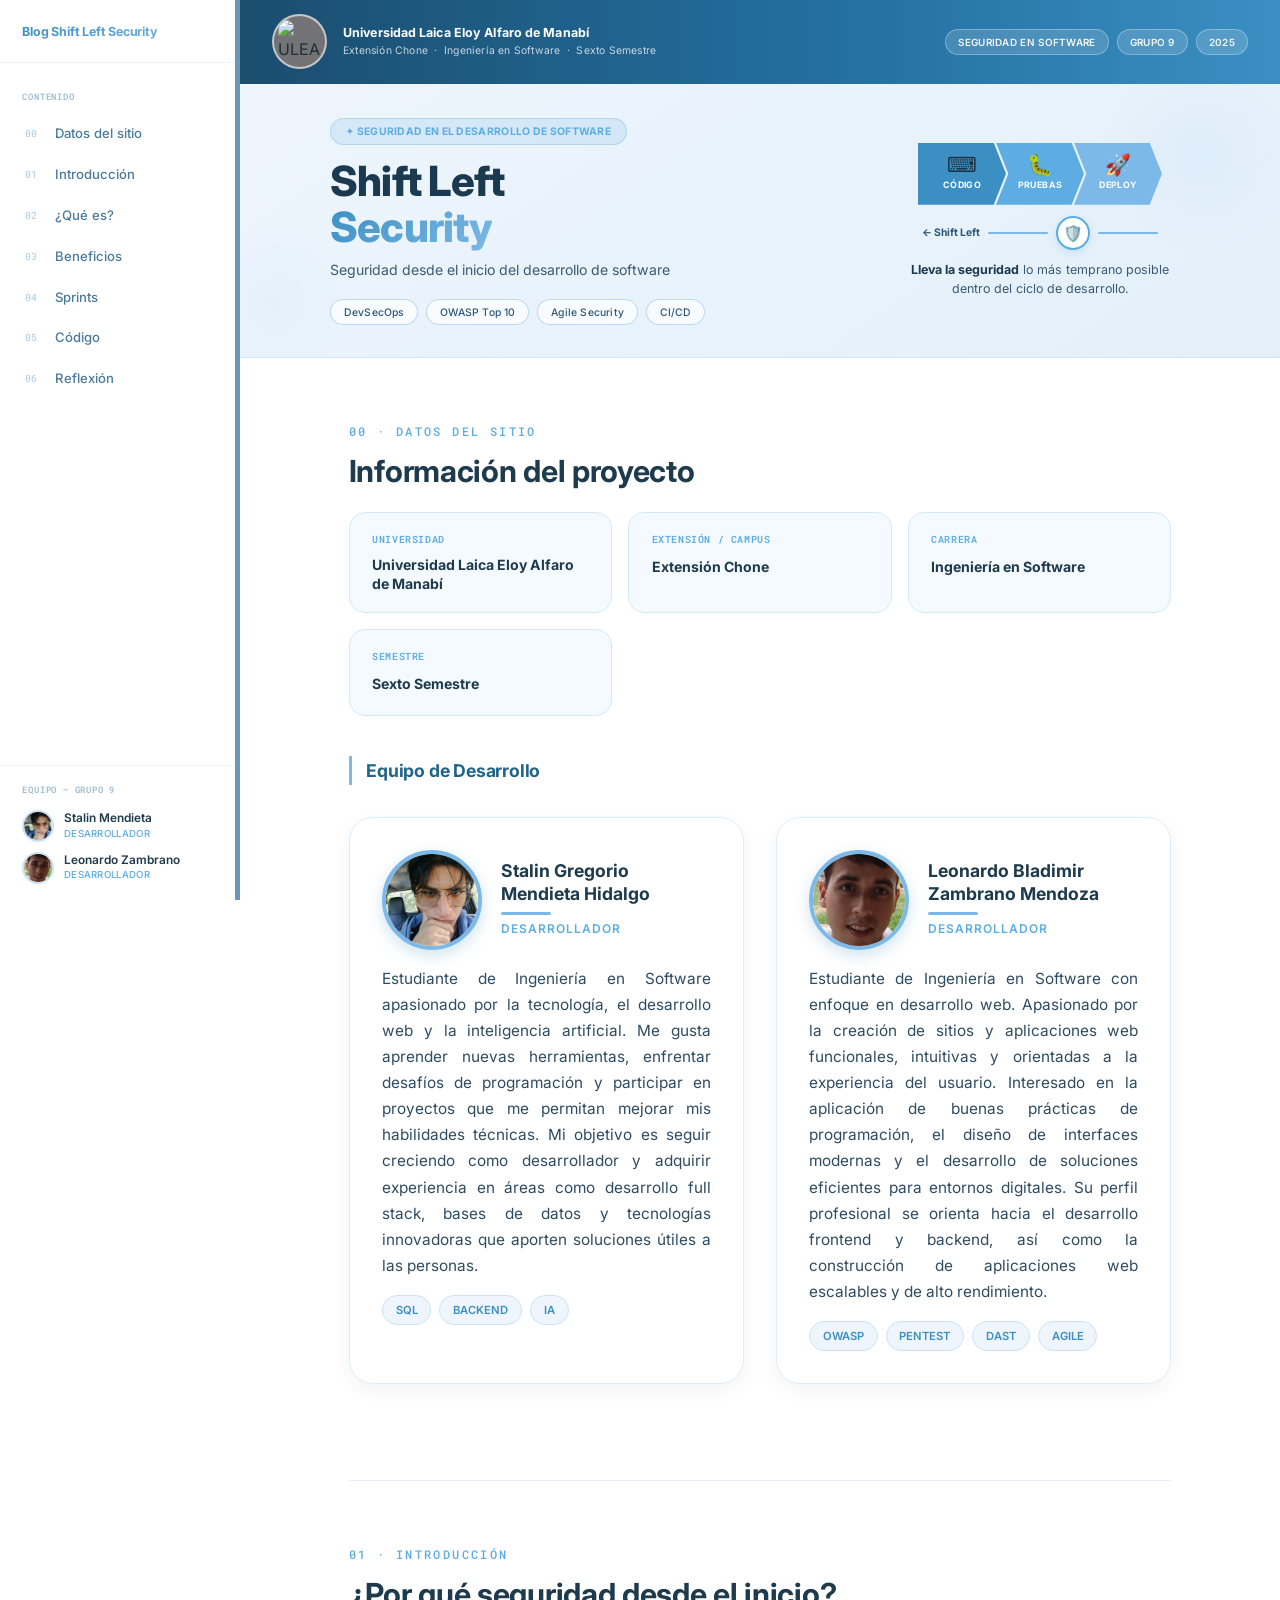
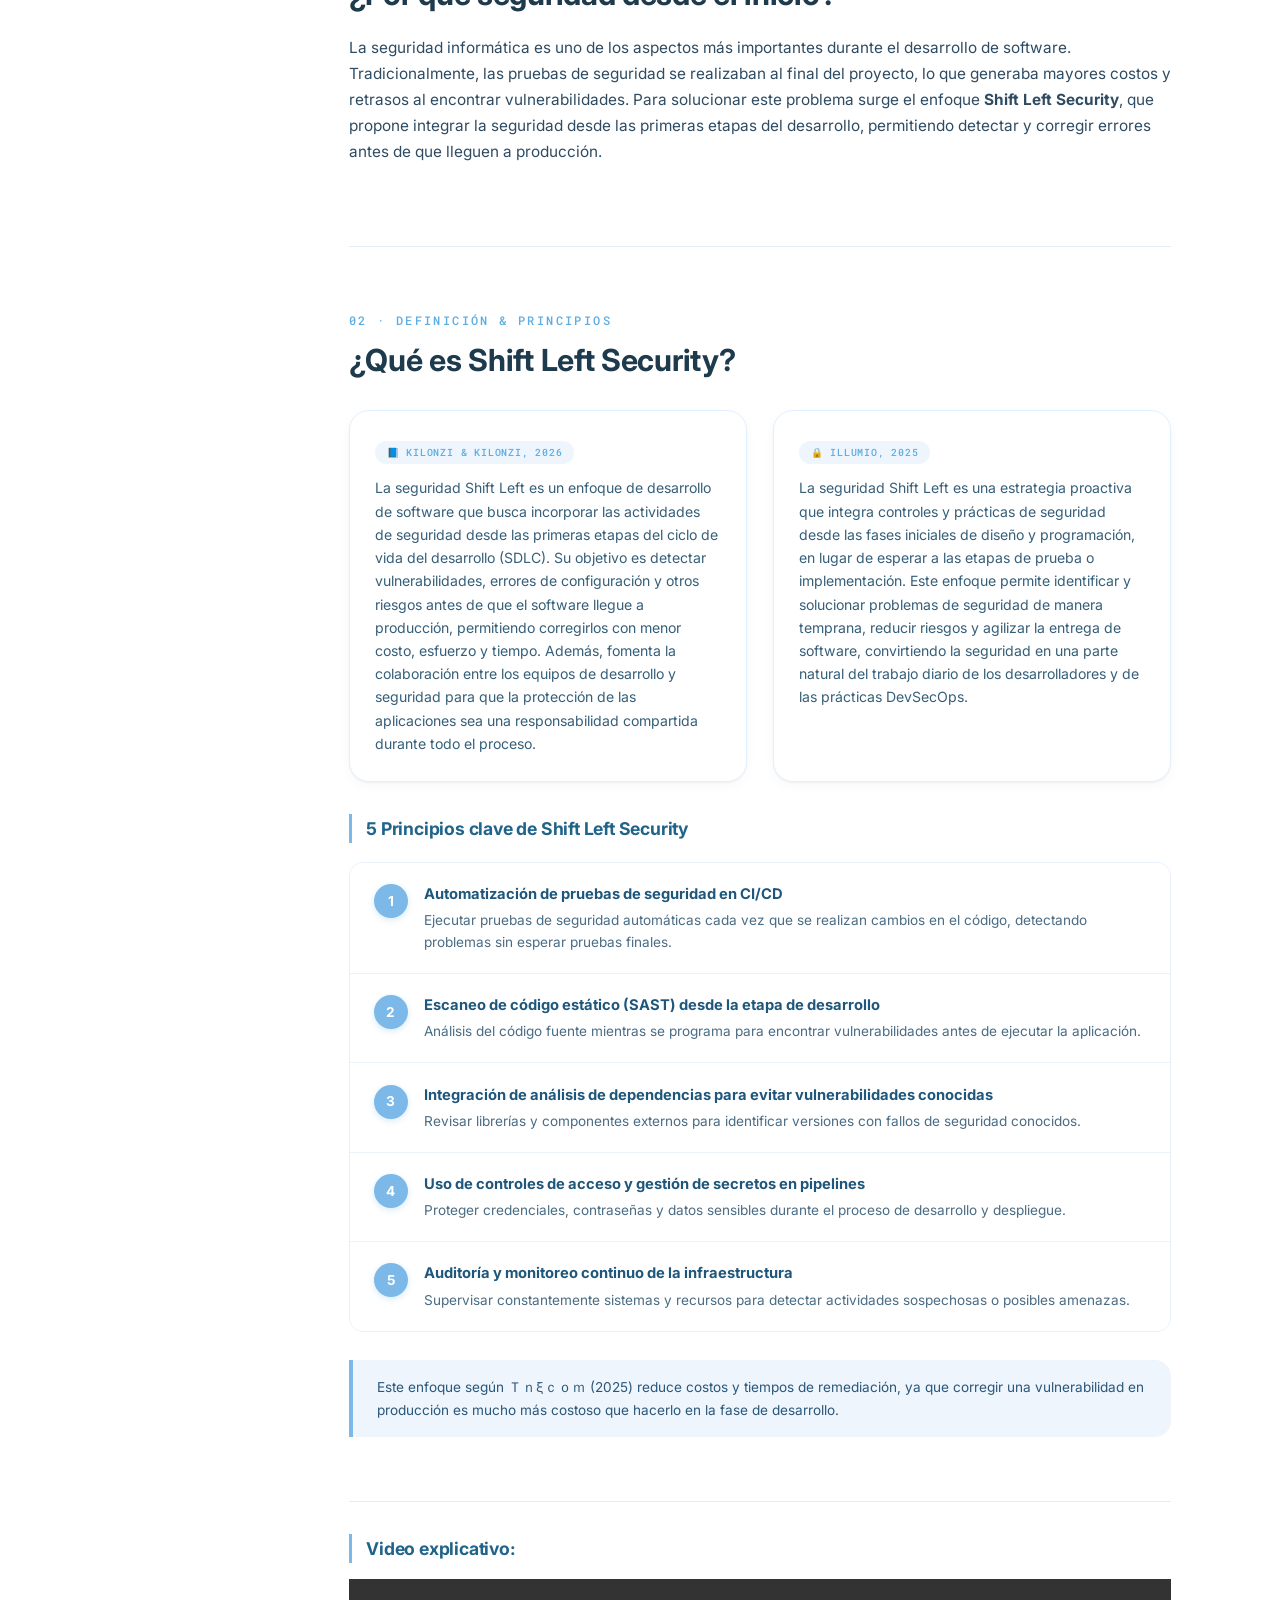
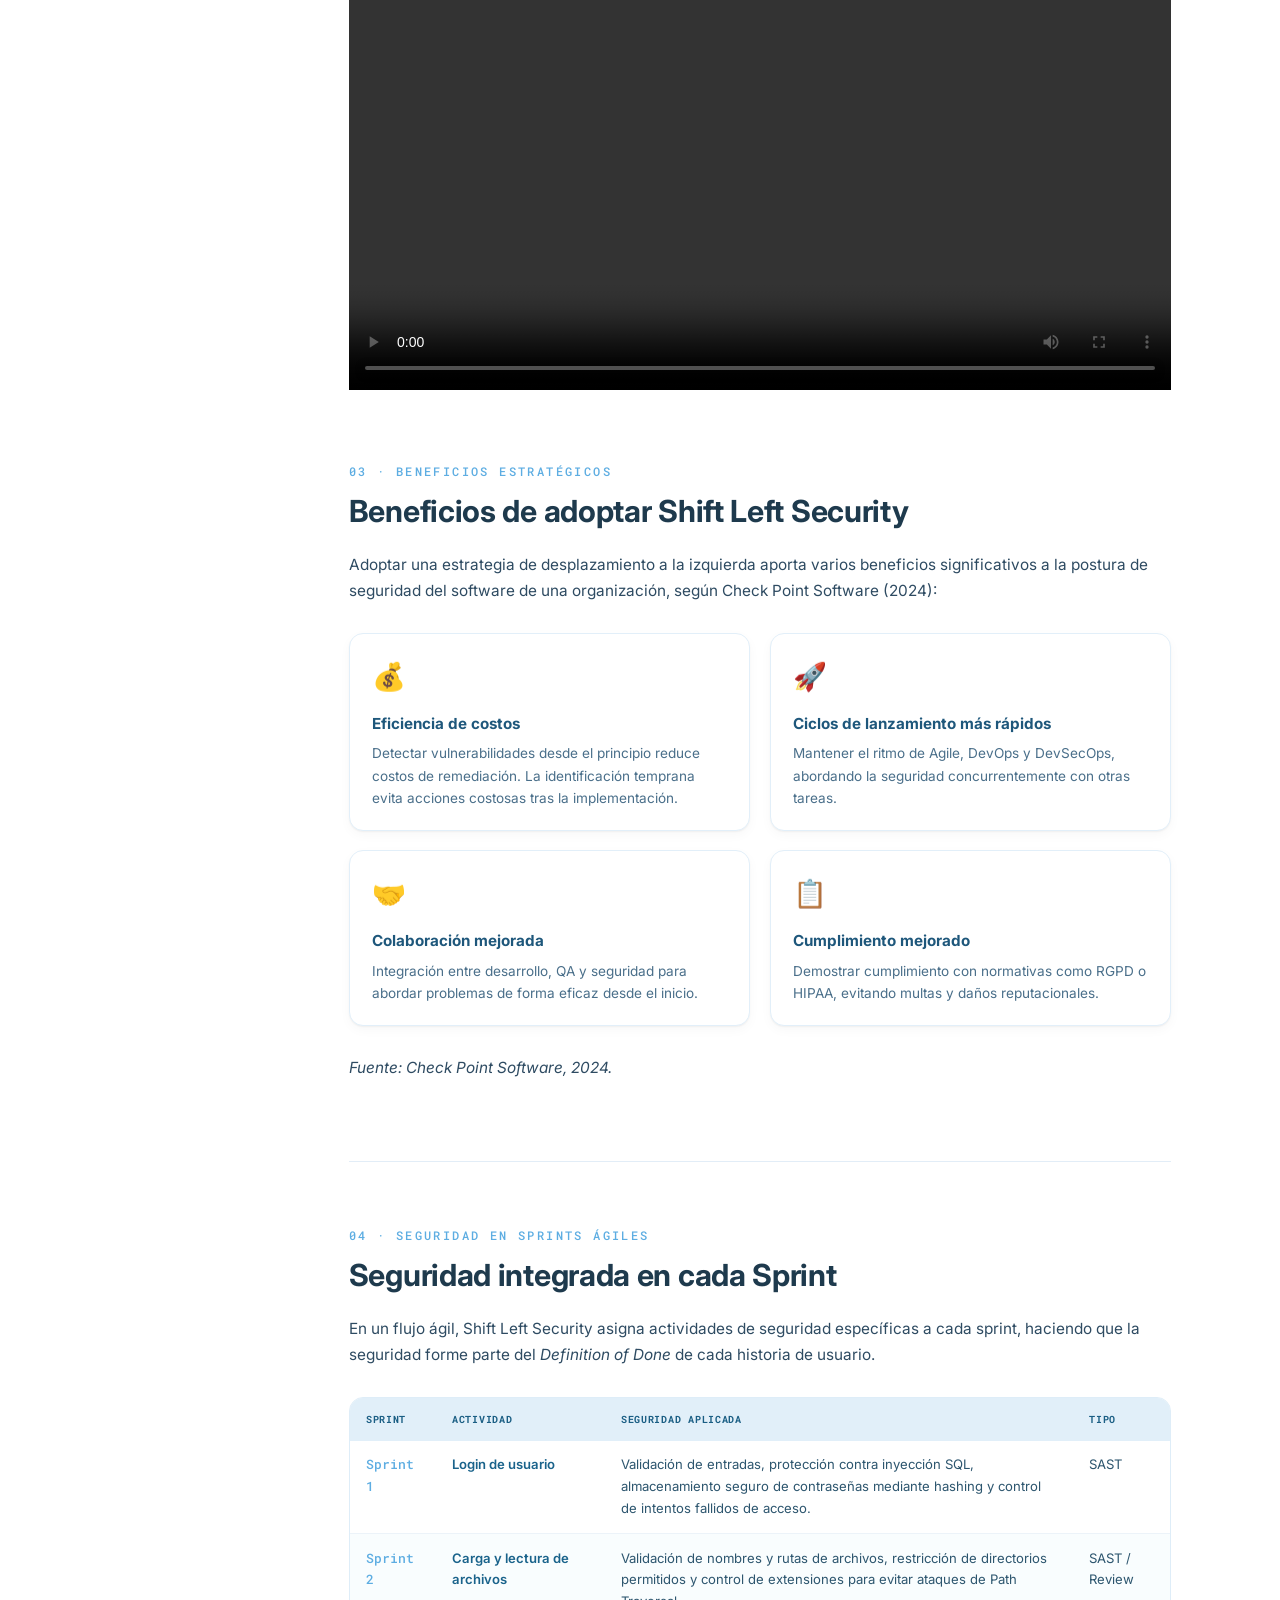
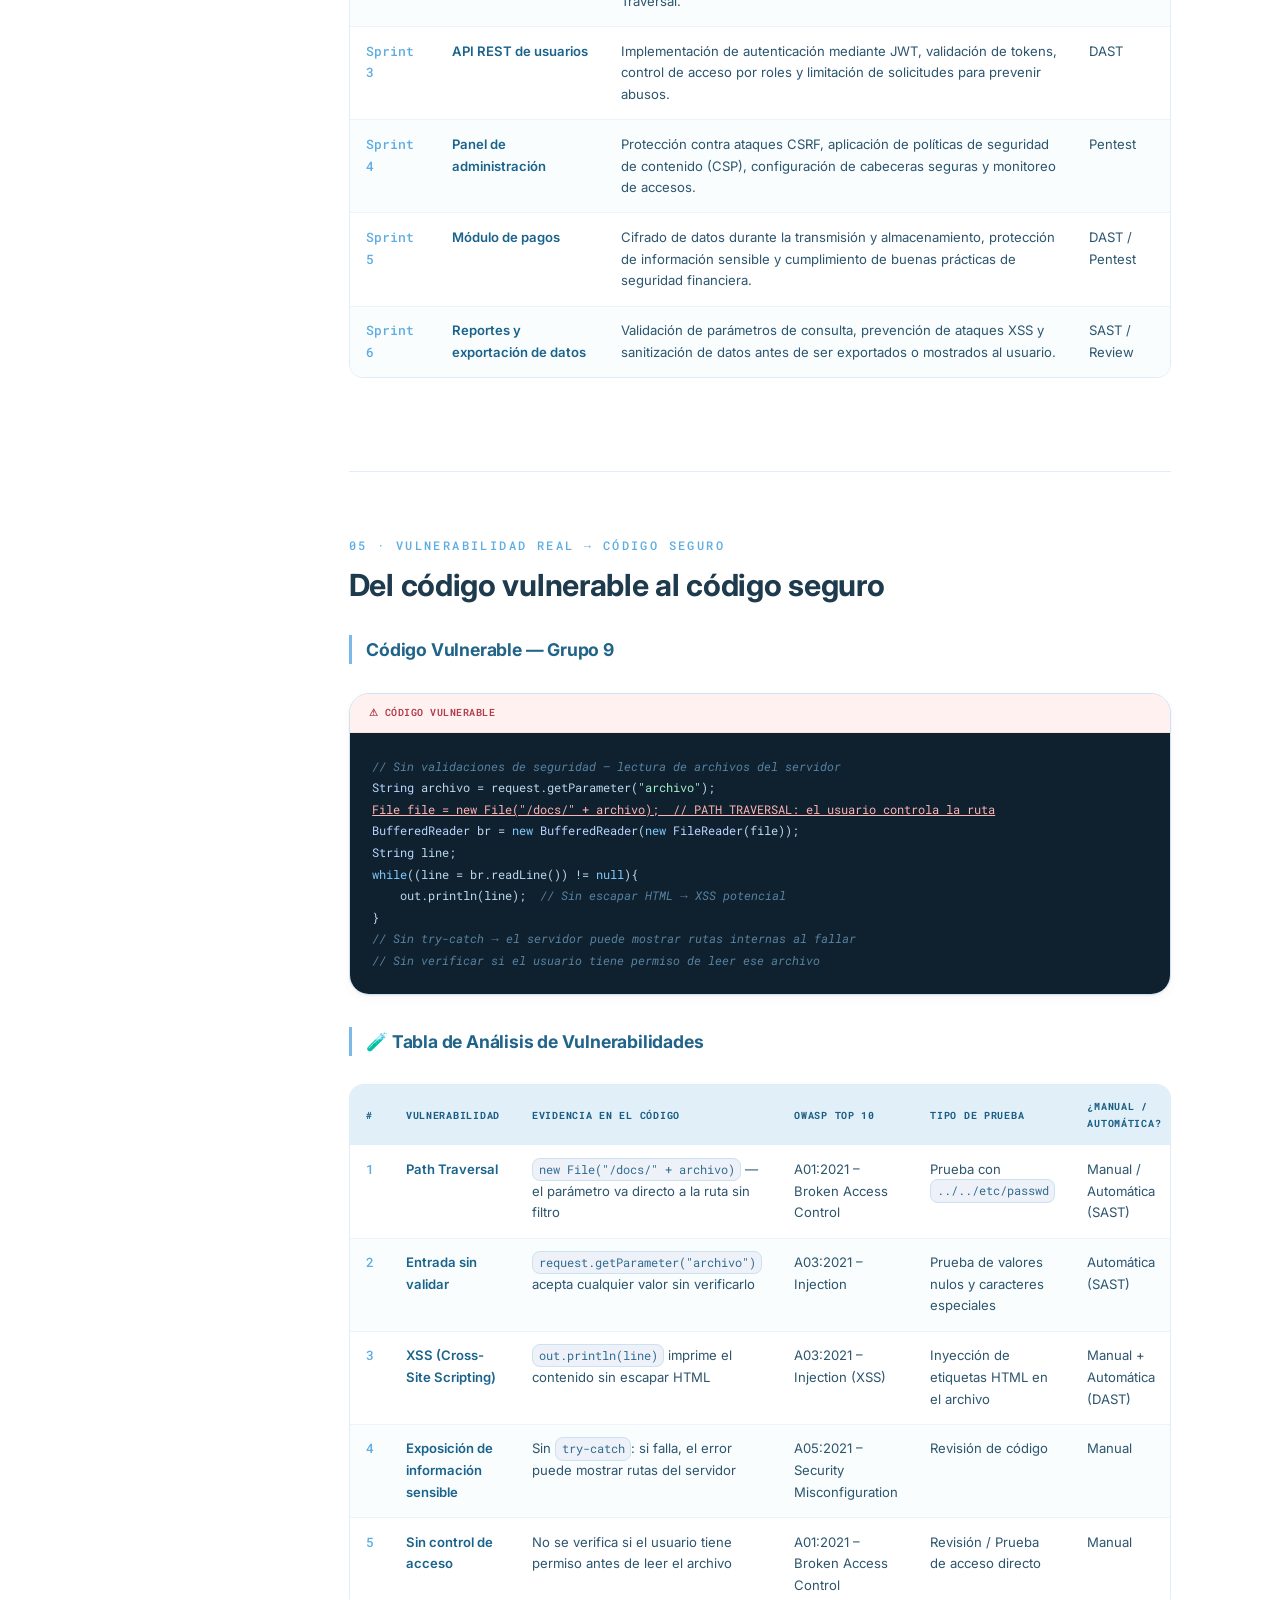
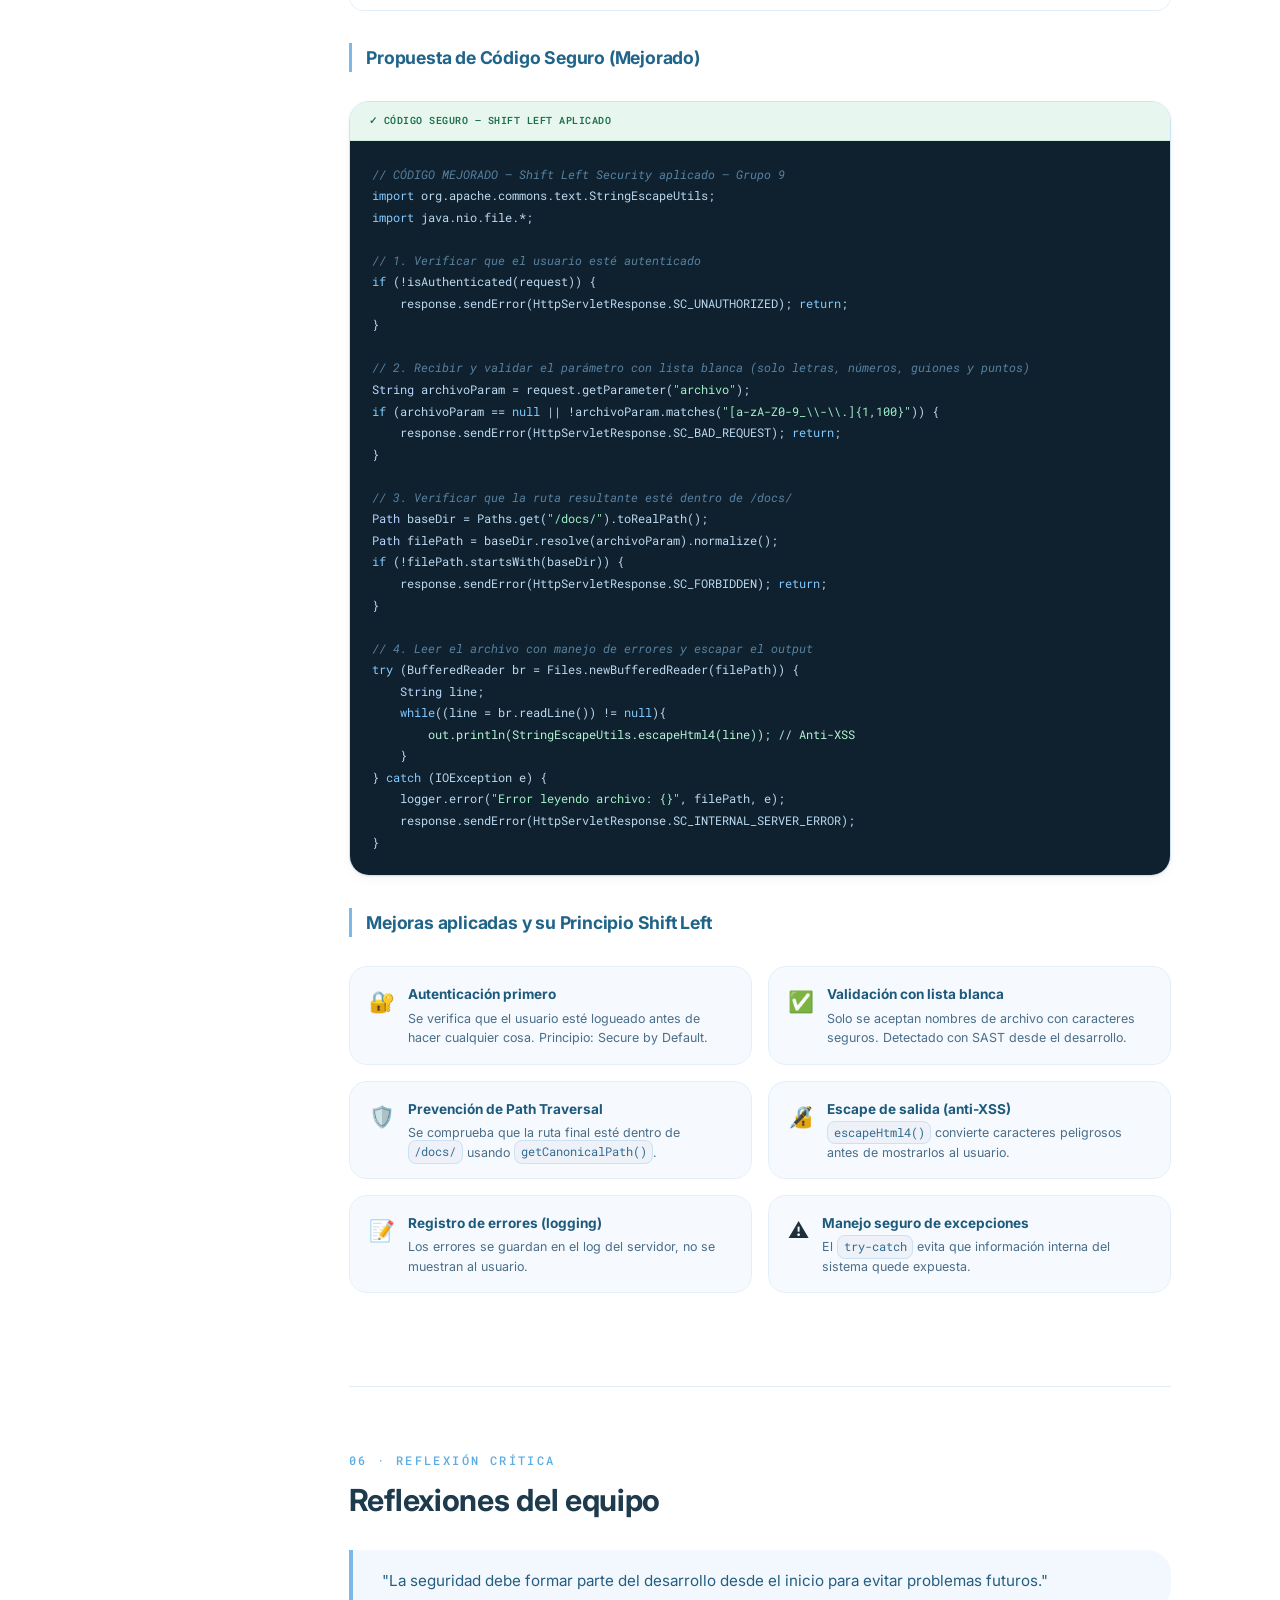
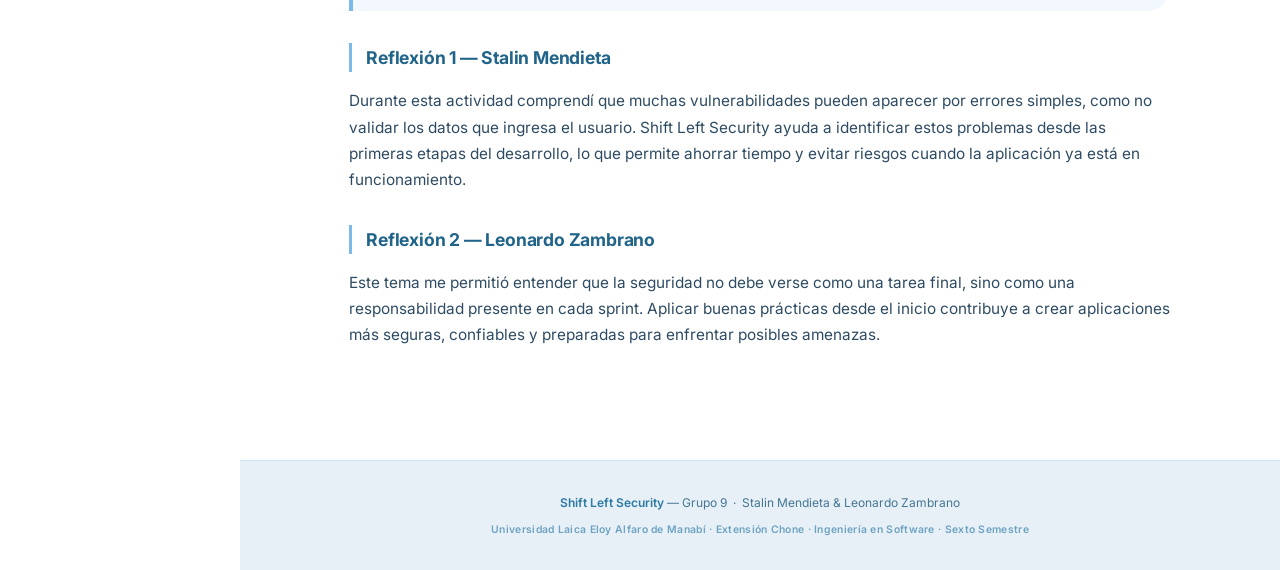
==== index.html @ 240e86a1 "Update index.html" ====
<!DOCTYPE html>
<html lang="es">
<head>
<meta charset="UTF-8">
<meta name="viewport" content="width=device-width, initial-scale=1.0">
<title>Shift Left Security | Grupo 9 · DevSecOps Ágil</title>
<link href="https://fonts.googleapis.com/css2?family=Inter:opsz,wght@14..32,300;14..32,400;14..32,500;14..32,600;14..32,700;14..32,800&family=Roboto+Mono:wght@400;500&display=swap" rel="stylesheet">
<link rel="stylesheet" href="styles.css">
</head>
<body>

<!-- Botón toggle para móvil -->
<button class="sidebar-toggle" onclick="toggleSidebar()" aria-label="Menú">☰</button>

<!-- ══════════════════════════════════════
     SIDEBAR DE NAVEGACIÓN
══════════════════════════════════════ -->
<aside class="sidebar" id="sidebar">

  <div class="sidebar-logo">
    <span class="sidebar-logo-text">Blog Shift Left Security</span>
  </div>

  <nav class="sidebar-nav">
    <span class="sidebar-nav-label">Contenido</span>
    <ul>
      <li><a href="#datos"><span class="nav-num">00</span>Datos del sitio</a></li>
      <li><a href="#intro"><span class="nav-num">01</span>Introducción</a></li>
      <li><a href="#que-es"><span class="nav-num">02</span>¿Qué es?</a></li>
      <li><a href="#problema"><span class="nav-num">03</span>Beneficios</a></li>
      <li><a href="#sprints"><span class="nav-num">04</span>Sprints</a></li>
      <li><a href="#codigo"><span class="nav-num">05</span>Código</a></li>
      <li><a href="#reflexion"><span class="nav-num">06</span>Reflexión</a></li>
    </ul>

    
    </div>
  </nav>

  <div class="sidebar-team">
    <span class="sidebar-team-label">Equipo — Grupo 9</span>
    <div class="sidebar-member">
      <div class="sidebar-member-avatar">
        <img src="FotoGregorio.jpeg" alt="Stalin Gregorio">
      </div>
      <div class="sidebar-member-info">
        <div class="name">Stalin Mendieta</div>
        <div class="role">Desarrollador</div>
      </div>
    </div>
    <div class="sidebar-member">
      <div class="sidebar-member-avatar">
        <img src="Fotoleo.jpeg" alt="Leonardo Zambrano">
      </div>
      <div class="sidebar-member-info">
        <div class="name">Leonardo Zambrano</div>
        <div class="role">Desarrollador</div>
      </div>
    </div>
  </div>

</aside>

<!-- ══════════════════════════════════════
     CONTENIDO PRINCIPAL
══════════════════════════════════════ -->
<div class="main-content">

  <!-- BANNER INSTITUCIONAL -->
  <div class="inst-banner">
    <div class="inst-left">
      <div class="inst-seal"><img src="https://aulavirtualmoodle.uleam.edu.ec/pluginfile.php/1/theme_academi/logo/1780276595/favicon_ULEAM_2.png" alt="ULEAM Logo"></div>
      <div class="inst-text">
        <div class="uni">Universidad Laica Eloy Alfaro de Manabí</div>
        <div class="ext">Extensión Chone &nbsp;·&nbsp; Ingeniería en Software &nbsp;·&nbsp; Sexto Semestre</div>
      </div>
    </div>
    <div class="inst-right">
      <span class="inst-pill">Seguridad en Software</span>
      <span class="inst-pill">Grupo 9</span>
      <span class="inst-pill">2025</span>
    </div>
  </div>

  <!-- HERO -->
  <section class="hero-modern">
    <div class="hero-inner" style="display:flex;align-items:center;justify-content:space-between;gap:2.5rem;">
      <div style="flex:1;min-width:0;">
        <div class="hero-tag-modern">✦ Seguridad en el Desarrollo de Software</div>
        <h1>Shift Left<br><span>Security</span></h1>
        <p>Seguridad desde el inicio del desarrollo de software</p>
        <div class="hero-pills">
          <span class="hero-pill">DevSecOps</span>
          <span class="hero-pill">OWASP Top 10</span>
          <span class="hero-pill">Agile Security</span>
          <span class="hero-pill">CI/CD</span>
        </div>
      </div>
      <div style="flex:0 0 300px;display:flex;flex-direction:column;align-items:center;gap:0.7rem;">
        <div style="display:flex;align-items:center;">
          <div style="display:flex;flex-direction:column;align-items:center;justify-content:center;width:88px;height:62px;background:#3b8fc2;clip-path:polygon(0 0,86% 0,100% 50%,86% 100%,0 100%);">
            <span style="font-size:1.3rem;line-height:1;margin-bottom:2px;">⌨️</span>
            <span style="font-size:0.55rem;font-weight:700;color:white;text-transform:uppercase;letter-spacing:.4px;">Código</span>
          </div>
          <div style="display:flex;flex-direction:column;align-items:center;justify-content:center;width:88px;height:62px;background:#5dade2;clip-path:polygon(0 0,86% 0,100% 50%,86% 100%,0 100%,14% 50%);margin-left:-10px;">
            <span style="font-size:1.3rem;line-height:1;margin-bottom:2px;">🐛</span>
            <span style="font-size:0.55rem;font-weight:700;color:white;text-transform:uppercase;letter-spacing:.4px;">Pruebas</span>
          </div>
          <div style="display:flex;flex-direction:column;align-items:center;justify-content:center;width:88px;height:62px;background:#7cb9e8;clip-path:polygon(0 0,86% 0,100% 50%,86% 100%,0 100%,14% 50%);margin-left:-10px;">
            <span style="font-size:1.3rem;line-height:1;margin-bottom:2px;">🚀</span>
            <span style="font-size:0.55rem;font-weight:700;color:white;text-transform:uppercase;letter-spacing:.4px;">Deploy</span>
          </div>
        </div>
        <div style="display:flex;align-items:center;gap:0.5rem;">
          <span style="font-size:0.65rem;font-weight:700;color:#2c577a;">← Shift Left</span>
          <div style="height:2px;width:60px;background:#7cb9e8;border-radius:2px;"></div>
          <div style="width:34px;height:34px;border-radius:50%;background:white;border:2px solid #5dade2;display:flex;align-items:center;justify-content:center;font-size:1rem;box-shadow:0 3px 10px rgba(93,173,226,0.22);">🛡️</div>
          <div style="height:2px;width:60px;background:#7cb9e8;border-radius:2px;"></div>
        </div>
        <p style="font-size:0.78rem;color:#3a5a72;text-align:center;line-height:1.5;max-width:280px;margin:0;">
          <strong style="color:#1c3a4f;">Lleva la seguridad</strong> lo más temprano posible dentro del ciclo de desarrollo.
        </p>
      </div>
    </div>
  </section>

  <div class="page">

    <!-- 00 · DATOS DEL SITIO -->
    <div class="section" id="datos">
      <div class="section-label">00 · Datos del sitio</div>
      <h2>Información del proyecto</h2>

      <div style="display:grid;grid-template-columns:repeat(auto-fit,minmax(200px,1fr));gap:1rem;margin-bottom:2.5rem;">
        <div style="background:#f4faff;border:1px solid #d4e9f7;border-radius:16px;padding:1.2rem 1.4rem;">
          <div style="font-size:0.62rem;font-family:'Roboto Mono',monospace;color:#5dade2;font-weight:600;text-transform:uppercase;letter-spacing:0.6px;margin-bottom:0.4rem;">Universidad</div>
          <div style="font-size:0.88rem;font-weight:700;color:#1e3a4d;line-height:1.35;">Universidad Laica Eloy Alfaro de Manabí</div>
        </div>
        <div style="background:#f4faff;border:1px solid #d4e9f7;border-radius:16px;padding:1.2rem 1.4rem;">
          <div style="font-size:0.62rem;font-family:'Roboto Mono',monospace;color:#5dade2;font-weight:600;text-transform:uppercase;letter-spacing:0.6px;margin-bottom:0.4rem;">Extensión / Campus</div>
          <div style="font-size:0.88rem;font-weight:700;color:#1e3a4d;">Extensión Chone</div>
        </div>
        <div style="background:#f4faff;border:1px solid #d4e9f7;border-radius:16px;padding:1.2rem 1.4rem;">
          <div style="font-size:0.62rem;font-family:'Roboto Mono',monospace;color:#5dade2;font-weight:600;text-transform:uppercase;letter-spacing:0.6px;margin-bottom:0.4rem;">Carrera</div>
          <div style="font-size:0.88rem;font-weight:700;color:#1e3a4d;">Ingeniería en Software</div>
        </div>
        <div style="background:#f4faff;border:1px solid #d4e9f7;border-radius:16px;padding:1.2rem 1.4rem;">
          <div style="font-size:0.62rem;font-family:'Roboto Mono',monospace;color:#5dade2;font-weight:600;text-transform:uppercase;letter-spacing:0.6px;margin-bottom:0.4rem;">Semestre</div>
          <div style="font-size:0.88rem;font-weight:700;color:#1e3a4d;">Sexto Semestre</div>
        </div>
      </div>

      <span class="section-subhead">Equipo de Desarrollo</span>

      <div class="authors-grid">
        <div class="author-card">
          <div class="author-top">
            <div class="author-avatar">
              <img src="FotoGregorio.jpeg" alt="Stalin Gregorio">
            </div>
            <div>
              <div class="author-name">Stalin Gregorio Mendieta Hidalgo</div>
              <div class="author-role">Desarrollador</div>
            </div>
          </div>
          <p class="author-bio">
            Estudiante de Ingeniería en Software apasionado por la tecnología, el desarrollo web y la inteligencia artificial. Me gusta aprender nuevas herramientas, enfrentar desafíos de programación y participar en proyectos que me permitan mejorar mis habilidades técnicas. Mi objetivo es seguir creciendo como desarrollador y adquirir experiencia en áreas como desarrollo full stack, bases de datos y tecnologías innovadoras que aporten soluciones útiles a las personas.
          </p>
          <div class="author-tags">
            <span class="author-tag">SQL</span>
            <span class="author-tag">Backend</span>
            <span class="author-tag">IA</span>
          </div>
        </div>

        <div class="author-card">
          <div class="author-top">
            <div class="author-avatar">
              <img src="Fotoleo.jpeg" alt="Leonardo Zambrano">
            </div>
            <div>
              <div class="author-name">Leonardo Bladimir Zambrano Mendoza</div>
              <div class="author-role">Desarrollador</div>
            </div>
          </div>
          <p class="author-bio">
            Estudiante de Ingeniería en Software con enfoque en desarrollo web. Apasionado por la creación de sitios y aplicaciones web funcionales, intuitivas y orientadas a la experiencia del usuario. Interesado en la aplicación de buenas prácticas de programación, el diseño de interfaces modernas y el desarrollo de soluciones eficientes para entornos digitales. Su perfil profesional se orienta hacia el desarrollo frontend y backend, así como la construcción de aplicaciones web escalables y de alto rendimiento.
          </p>
          <div class="author-tags">
            <span class="author-tag">OWASP</span>
            <span class="author-tag">Pentest</span>
            <span class="author-tag">DAST</span>
            <span class="author-tag">Agile</span>
          </div>
        </div>
      </div>
    </div>

    <!-- 01 · INTRO -->
    <div class="section" id="intro">
      <div class="section-label">01 · Introducción</div>
      <h2>¿Por qué seguridad desde el inicio?</h2>
      <p>La seguridad informática es uno de los aspectos más importantes durante el desarrollo de software. Tradicionalmente, las pruebas de seguridad se realizaban al final del proyecto, lo que generaba mayores costos y retrasos al encontrar vulnerabilidades. Para solucionar este problema surge el enfoque <strong>Shift Left Security</strong>, que propone integrar la seguridad desde las primeras etapas del desarrollo, permitiendo detectar y corregir errores antes de que lleguen a producción.</p>
    </div>

    <!-- 02 · QUÉ ES -->
    <div class="section" id="que-es">
      <div class="section-label">02 · Definición & principios</div>
      <h2>¿Qué es Shift Left Security?</h2>
      <div class="def-grid">
        <div class="def-card">
          <div class="def-source">📘 Kilonzi & Kilonzi, 2026</div>
          <p>La seguridad Shift Left es un enfoque de desarrollo de software que busca incorporar las actividades de seguridad desde las primeras etapas del ciclo de vida del desarrollo (SDLC). Su objetivo es detectar vulnerabilidades, errores de configuración y otros riesgos antes de que el software llegue a producción, permitiendo corregirlos con menor costo, esfuerzo y tiempo. Además, fomenta la colaboración entre los equipos de desarrollo y seguridad para que la protección de las aplicaciones sea una responsabilidad compartida durante todo el proceso.</p>
        </div>
        <div class="def-card">
          <div class="def-source">🔒 Illumio, 2025</div>
          <p>La seguridad Shift Left es una estrategia proactiva que integra controles y prácticas de seguridad desde las fases iniciales de diseño y programación, en lugar de esperar a las etapas de prueba o implementación. Este enfoque permite identificar y solucionar problemas de seguridad de manera temprana, reducir riesgos y agilizar la entrega de software, convirtiendo la seguridad en una parte natural del trabajo diario de los desarrolladores y de las prácticas DevSecOps.</p>
        </div>
      </div>
      <span class="section-subhead">5 Principios clave de Shift Left Security</span>
      <div class="principles">
        <div class="pr-item"><div class="pr-num">1</div><div class="pr-body"><strong>Automatización de pruebas de seguridad en CI/CD</strong><p>Ejecutar pruebas de seguridad automáticas cada vez que se realizan cambios en el código, detectando problemas sin esperar pruebas finales.</p></div></div>
        <div class="pr-item"><div class="pr-num">2</div><div class="pr-body"><strong>Escaneo de código estático (SAST) desde la etapa de desarrollo</strong><p>Análisis del código fuente mientras se programa para encontrar vulnerabilidades antes de ejecutar la aplicación.</p></div></div>
        <div class="pr-item"><div class="pr-num">3</div><div class="pr-body"><strong>Integración de análisis de dependencias para evitar vulnerabilidades conocidas</strong><p>Revisar librerías y componentes externos para identificar versiones con fallos de seguridad conocidos.</p></div></div>
        <div class="pr-item"><div class="pr-num">4</div><div class="pr-body"><strong>Uso de controles de acceso y gestión de secretos en pipelines</strong><p>Proteger credenciales, contraseñas y datos sensibles durante el proceso de desarrollo y despliegue.</p></div></div>
        <div class="pr-item"><div class="pr-num">5</div><div class="pr-body"><strong>Auditoría y monitoreo continuo de la infraestructura</strong><p>Supervisar constantemente sistemas y recursos para detectar actividades sospechosas o posibles amenazas.</p></div></div>
      </div>
      <div class="cite-note">Este enfoque según Ｔｎξｃｏｍ (2025) reduce costos y tiempos de remediación, ya que corregir una vulnerabilidad en producción es mucho más costoso que hacerlo en la fase de desarrollo.</div>
    </div>
    <div class="video-container">
      <span class="section-subhead">Video explicativo:</span>
      <video controls width="100%" preload="metadata" src="video_left.mp4">
        <source src="video_left.mp4" type="video/mp4">
        Tu navegador no soporta la reproducción de video.
      </video>
    </div>

    <!-- 03 · BENEFICIOS -->
    <div class="section" id="problema">
      <div class="section-label">03 · Beneficios estratégicos</div>
      <h2>Beneficios de adoptar Shift Left Security</h2>
      <p>Adoptar una estrategia de desplazamiento a la izquierda aporta varios beneficios significativos a la postura de seguridad del software de una organización, según Check Point Software (2024):</p>
      <div class="benefits">
        <div class="benefit-card"><span class="icon">💰</span><strong>Eficiencia de costos</strong><p>Detectar vulnerabilidades desde el principio reduce costos de remediación. La identificación temprana evita acciones costosas tras la implementación.</p></div>
        <div class="benefit-card"><span class="icon">🚀</span><strong>Ciclos de lanzamiento más rápidos</strong><p>Mantener el ritmo de Agile, DevOps y DevSecOps, abordando la seguridad concurrentemente con otras tareas.</p></div>
        <div class="benefit-card"><span class="icon">🤝</span><strong>Colaboración mejorada</strong><p>Integración entre desarrollo, QA y seguridad para abordar problemas de forma eficaz desde el inicio.</p></div>
        <div class="benefit-card"><span class="icon">📋</span><strong>Cumplimiento mejorado</strong><p>Demostrar cumplimiento con normativas como RGPD o HIPAA, evitando multas y daños reputacionales.</p></div>
      </div>
      <p class="cite-small">Fuente: Check Point Software, 2024.</p>
    </div>

    <!-- 04 · SPRINTS -->
    <div class="section" id="sprints">
      <div class="section-label">04 · Seguridad en sprints ágiles</div>
      <h2>Seguridad integrada en cada Sprint</h2>
      <p>En un flujo ágil, Shift Left Security asigna actividades de seguridad específicas a cada sprint, haciendo que la seguridad forme parte del <em>Definition of Done</em> de cada historia de usuario.</p>
      <div class="table-wrap">
        <table>
          <thead><tr><th>Sprint</th><th>Actividad</th><th>Seguridad aplicada</th><th>Tipo</th></tr></thead>
          <tbody>
            <tr><td>Sprint 1</td><td>Login de usuario</td><td>Validación de entradas, protección contra inyección SQL, almacenamiento seguro de contraseñas mediante hashing y control de intentos fallidos de acceso.</td><td>SAST</td></tr>
            <tr><td>Sprint 2</td><td>Carga y lectura de archivos</td><td>Validación de nombres y rutas de archivos, restricción de directorios permitidos y control de extensiones para evitar ataques de Path Traversal.</td><td>SAST / Review</td></tr>
            <tr><td>Sprint 3</td><td>API REST de usuarios</td><td>Implementación de autenticación mediante JWT, validación de tokens, control de acceso por roles y limitación de solicitudes para prevenir abusos.</td><td>DAST</td></tr>
            <tr><td>Sprint 4</td><td>Panel de administración</td><td>Protección contra ataques CSRF, aplicación de políticas de seguridad de contenido (CSP), configuración de cabeceras seguras y monitoreo de accesos.</td><td>Pentest</td></tr>
            <tr><td>Sprint 5</td><td>Módulo de pagos</td><td>Cifrado de datos durante la transmisión y almacenamiento, protección de información sensible y cumplimiento de buenas prácticas de seguridad financiera.</td><td>DAST / Pentest</td></tr>
            <tr><td>Sprint 6</td><td>Reportes y exportación de datos</td><td>Validación de parámetros de consulta, prevención de ataques XSS y sanitización de datos antes de ser exportados o mostrados al usuario.</td><td>SAST / Review</td></tr>
          </tbody>
        </table>
      </div>
    </div>

    <!-- 05 · CÓDIGO -->
    <div class="section" id="codigo">
  <div class="section-label">05 · Vulnerabilidad real → código seguro</div>
  <h2>Del código vulnerable al código seguro</h2>

  <span class="section-subhead"> Código Vulnerable — Grupo 9</span>
  <div class="code-wrap">
    <div class="code-header vuln">⚠ Código Vulnerable</div>
<pre><span class="cmt">// Sin validaciones de seguridad — lectura de archivos del servidor</span>
<span class="type">String</span> archivo = request.getParameter(<span class="str">"archivo"</span>);
<span class="danger">File file = new File("/docs/" + archivo);  // PATH TRAVERSAL: el usuario controla la ruta</span>
<span class="type">BufferedReader</span> br = <span class="kw">new</span> <span class="type">BufferedReader</span>(<span class="kw">new</span> <span class="type">FileReader</span>(file));
<span class="type">String</span> line;
<span class="kw">while</span>((line = br.readLine()) != <span class="kw">null</span>){
    out.println(line);  <span class="cmt">// Sin escapar HTML → XSS potencial</span>
}
<span class="cmt">// Sin try-catch → el servidor puede mostrar rutas internas al fallar</span>
<span class="cmt">// Sin verificar si el usuario tiene permiso de leer ese archivo</span></pre>
  </div>

  <span class="section-subhead">🧪 Tabla de Análisis de Vulnerabilidades</span>
  <div class="table-wrap">
    <table>
      <thead>
        <tr><th>#</th><th>Vulnerabilidad</th><th>Evidencia en el código</th><th>OWASP Top 10</th><th>Tipo de prueba</th><th>¿Manual / Automática?</th></tr>
      </thead>
      <tbody>
        <tr>
          <td>1</td>
          <td>Path Traversal</td>
          <td><code class="ic">new File("/docs/" + archivo)</code> — el parámetro va directo a la ruta sin filtro</td>
          <td>A01:2021 – Broken Access Control</td>
          <td>Prueba con <code class="ic">../../etc/passwd</code></td>
          <td>Manual / Automática (SAST)</td>
        </tr>
        <tr>
          <td>2</td>
          <td>Entrada sin validar</td>
          <td><code class="ic">request.getParameter("archivo")</code> acepta cualquier valor sin verificarlo</td>
          <td>A03:2021 – Injection</td>
          <td>Prueba de valores nulos y caracteres especiales</td>
          <td>Automática (SAST)</td>
        </tr>
        <tr>
          <td>3</td>
          <td>XSS (Cross-Site Scripting)</td>
          <td><code class="ic">out.println(line)</code> imprime el contenido sin escapar HTML</td>
          <td>A03:2021 – Injection (XSS)</td>
          <td>Inyección de etiquetas HTML en el archivo</td>
          <td>Manual + Automática (DAST)</td>
        </tr>
        <tr>
          <td>4</td>
          <td>Exposición de información sensible</td>
          <td>Sin <code class="ic">try-catch</code>: si falla, el error puede mostrar rutas del servidor</td>
          <td>A05:2021 – Security Misconfiguration</td>
          <td>Revisión de código</td>
          <td>Manual</td>
        </tr>
        <tr>
          <td>5</td>
          <td>Sin control de acceso</td>
          <td>No se verifica si el usuario tiene permiso antes de leer el archivo</td>
          <td>A01:2021 – Broken Access Control</td>
          <td>Revisión / Prueba de acceso directo</td>
          <td>Manual</td>
        </tr>
      </tbody>
    </table>
  </div>

  <span class="section-subhead"> Propuesta de Código Seguro (Mejorado)</span>
  <div class="code-wrap">
    <div class="code-header safe">✓ Código Seguro — Shift Left aplicado</div>
<pre><span class="cmt">// CÓDIGO MEJORADO — Shift Left Security aplicado — Grupo 9</span>
<span class="kw">import</span> org.apache.commons.text.StringEscapeUtils;
<span class="kw">import</span> java.nio.file.*;

<span class="cmt">// 1. Verificar que el usuario esté autenticado</span>
<span class="kw">if</span> (!isAuthenticated(request)) {
    response.sendError(HttpServletResponse.SC_UNAUTHORIZED); <span class="kw">return</span>;
}

<span class="cmt">// 2. Recibir y validar el parámetro con lista blanca (solo letras, números, guiones y puntos)</span>
<span class="type">String</span> archivoParam = request.getParameter(<span class="str">"archivo"</span>);
<span class="kw">if</span> (archivoParam == <span class="kw">null</span> || !archivoParam.matches(<span class="str">"[a-zA-Z0-9_\\-\\.]{1,100}"</span>)) {
    response.sendError(HttpServletResponse.SC_BAD_REQUEST); <span class="kw">return</span>;
}

<span class="cmt">// 3. Verificar que la ruta resultante esté dentro de /docs/</span>
<span class="type">Path</span> baseDir = Paths.get(<span class="str">"/docs/"</span>).toRealPath();
<span class="type">Path</span> filePath = baseDir.resolve(archivoParam).normalize();
<span class="kw">if</span> (!filePath.startsWith(baseDir)) {
    response.sendError(HttpServletResponse.SC_FORBIDDEN); <span class="kw">return</span>;
}

<span class="cmt">// 4. Leer el archivo con manejo de errores y escapar el output</span>
<span class="kw">try</span> (BufferedReader br = Files.newBufferedReader(filePath)) {
    <span class="type">String</span> line;
    <span class="kw">while</span>((line = br.readLine()) != <span class="kw">null</span>){
        <span class="good">out.println(StringEscapeUtils.escapeHtml4(line)); // Anti-XSS</span>
    }
} <span class="kw">catch</span> (IOException e) {
    logger.error(<span class="str">"Error leyendo archivo: {}"</span>, filePath, e);
    response.sendError(HttpServletResponse.SC_INTERNAL_SERVER_ERROR);
}</pre>
  </div>

  <span class="section-subhead">Mejoras aplicadas y su Principio Shift Left</span>
  <div class="mejoras">
    <div class="mejora">
      <span class="mejora-icon">🔐</span>
      <div><strong>Autenticación primero</strong><p>Se verifica que el usuario esté logueado antes de hacer cualquier cosa. Principio: Secure by Default.</p></div>
    </div>
    <div class="mejora">
      <span class="mejora-icon">✅</span>
      <div><strong>Validación con lista blanca</strong><p>Solo se aceptan nombres de archivo con caracteres seguros. Detectado con SAST desde el desarrollo.</p></div>
    </div>
    <div class="mejora">
      <span class="mejora-icon">🛡️</span>
      <div><strong>Prevención de Path Traversal</strong><p>Se comprueba que la ruta final esté dentro de <code class="ic">/docs/</code> usando <code class="ic">getCanonicalPath()</code>.</p></div>
    </div>
    <div class="mejora">
      <span class="mejora-icon">🔏</span>
      <div><strong>Escape de salida (anti-XSS)</strong><p><code class="ic">escapeHtml4()</code> convierte caracteres peligrosos antes de mostrarlos al usuario.</p></div>
    </div>
    <div class="mejora">
      <span class="mejora-icon">📝</span>
      <div><strong>Registro de errores (logging)</strong><p>Los errores se guardan en el log del servidor, no se muestran al usuario.</p></div>
    </div>
    <div class="mejora">
      <span class="mejora-icon">⚠️</span>
      <div><strong>Manejo seguro de excepciones</strong><p>El <code class="ic">try-catch</code> evita que información interna del sistema quede expuesta.</p></div>
    </div>
  </div>
</div>
    <!-- 06 · REFLEXIÓN -->
<div class="section" id="reflexion">
  <div class="section-label">06 · Reflexión crítica</div>
  <h2>Reflexiones del equipo</h2>

  <div class="quote">
    "La seguridad debe formar parte del desarrollo desde el inicio para evitar problemas futuros."
  </div>

  <span class="section-subhead"> Reflexión 1 — Stalin Mendieta</span>
  <p>
    Durante esta actividad comprendí que muchas vulnerabilidades pueden aparecer por errores simples, como no validar los datos que ingresa el usuario. Shift Left Security ayuda a identificar estos problemas desde las primeras etapas del desarrollo, lo que permite ahorrar tiempo y evitar riesgos cuando la aplicación ya está en funcionamiento.
  </p>

  <span class="section-subhead"> Reflexión 2 — Leonardo Zambrano</span>
  <p>
    Este tema me permitió entender que la seguridad no debe verse como una tarea final, sino como una responsabilidad presente en cada sprint. Aplicar buenas prácticas desde el inicio contribuye a crear aplicaciones más seguras, confiables y preparadas para enfrentar posibles amenazas.
  </p>

</div>

  </div><!-- /page -->

  <footer>
    <span>Shift Left Security</span> — Grupo 9 &nbsp;·&nbsp; Stalin Mendieta &amp; Leonardo Zambrano
    <span class="sub">Universidad Laica Eloy Alfaro de Manabí · Extensión Chone · Ingeniería en Software · Sexto Semestre</span>
    
  </footer>

</div><!-- /main-content -->

<script>
  function toggleSidebar() {
    document.getElementById('sidebar').classList.toggle('open');
  }

  // Cerrar sidebar al hacer clic en un link (en móvil)
  document.querySelectorAll('.sidebar-nav a').forEach(link => {
    link.addEventListener('click', () => {
      if (window.innerWidth <= 860) {
        document.getElementById('sidebar').classList.remove('open');
      }
    });
  });

  // Marcar link activo al hacer scroll
  const sections = document.querySelectorAll('.section[id]');
  const navLinks = document.querySelectorAll('.sidebar-nav a');

  window.addEventListener('scroll', () => {
    let current = '';
    sections.forEach(section => {
      const sectionTop = section.offsetTop - 100;
      if (window.scrollY >= sectionTop) {
        current = section.getAttribute('id');
      }
    });

    navLinks.forEach(link => {
      link.classList.remove('active');
      if (link.getAttribute('href') === '#' + current) {
        link.classList.add('active');
      }
    });
  });
</script>

</body>
</html>
---- styles.css ----
:root {
    --sky-pale: #eef5fc;
    --sky-mist: #d9eaff;
    --sky-soft: #b8d9f5;
    --sky-primary: #7cb9e8;
    --sky-deep: #5dade2;
    --sky-dark: #3b8fc2;
    --white: #ffffff;
    --gray-light: #f8fafc;
    --border-light: #e2edf7;
    --text-dark: #1e2f3c;
    --text-muted: #4a627a;
    --font: 'Inter', system-ui, -apple-system, sans-serif;
    --mono: 'Roboto Mono', 'SF Mono', monospace;
    --shadow-sm: 0 4px 12px rgba(0,0,0,0.03), 0 1px 2px rgba(0,0,0,0.05);
    --shadow-md: 0 8px 24px rgba(0,0,0,0.05);
    --radius-card: 20px;
    --radius-element: 14px;
    --sidebar-width: 240px;
  }
  * { margin: 0; padding: 0; box-sizing: border-box; }
  html { scroll-behavior: smooth; }
  body { font-family: var(--font); background: var(--white); color: var(--text-dark); line-height: 1.65; }

  /* ══════════════════════════════════════
     LAYOUT PRINCIPAL CON SIDEBAR
  ══════════════════════════════════════ */
  .layout-wrapper {
    display: flex;
    min-height: 100vh;
  }

  /* ── SIDEBAR ── */
  .sidebar {
    width: var(--sidebar-width);
    background: #fff;
    position: fixed;
    top: 0;
    left: 0;
    height: 100vh;
    overflow-y: auto;
    z-index: 200;
    display: flex;
    flex-direction: column;
    padding: 0;
    border-right: 5px solid #6998bc;
    box-shadow: none;
  }



  .sidebar-logo {
    padding: 1.4rem 1.4rem 1rem;
    border-bottom: 1px solid #eef5fc;
  }

  .sidebar-logo-text {
    font-size: 0.78rem;
    font-weight: 700;
    color: #1c3a4f;
    letter-spacing: -0.2px;
    background: linear-gradient(135deg, #3b8fc2, #7cb9e8);
    background-clip: text;
    -webkit-background-clip: text;
    color: transparent;
    display: block;
    margin-bottom: 0.2rem;
  }

  .sidebar-logo-sub {
    font-size: 0.6rem;
    color: #8bafc8;
    font-family: var(--mono);
    text-transform: uppercase;
    letter-spacing: 0.5px;
  }

  /* Nav links en sidebar */
  .sidebar-nav {
    padding: 1.2rem 0;
    flex: 1;
    display: flex;
    flex-direction: column;
    justify-content: flex-start;
  }

  .sidebar-nav-label {
    font-family: var(--mono);
    font-size: 0.58rem;
    font-weight: 600;
    color: #a0bdd1;
    text-transform: uppercase;
    letter-spacing: 0.8px;
    padding: 0 1.4rem;
    margin-bottom: 0.6rem;
    margin-top: 0.4rem;
    display: block;
  }

  .sidebar-nav ul {
    list-style: none;
    padding: 0;
    margin-bottom: 1.2rem;
  }

  .sidebar-nav ul li a {
    display: flex;
    align-items: center;
    gap: 0.7rem;
    padding: 0.6rem 1.4rem;
    font-size: 0.82rem;
    font-weight: 500;
    color: #4a7a9b;
    text-decoration: none;
    border-left: 3px solid transparent;
    transition: all 0.2s ease;
    position: relative;
  }

  .sidebar-nav ul li a:hover,
  .sidebar-nav ul li a.active {
    background: #f0f8ff;
    color: #1c3a4f;
    border-left-color: var(--sky-primary);
    font-weight: 600;
  }

  .sidebar-nav ul li a .nav-num {
    font-family: var(--mono);
    font-size: 0.6rem;
    color: #b8d4e8;
    font-weight: 500;
    min-width: 18px;
  }

  /* Tags en sidebar */
  .sidebar-tags {
    padding: 1rem 1.4rem;
    border-top: 1px solid #eef5fc;
  }

  .sidebar-tag-label {
    font-family: var(--mono);
    font-size: 0.58rem;
    font-weight: 600;
    color: #a0bdd1;
    text-transform: uppercase;
    letter-spacing: 0.8px;
    margin-bottom: 0.7rem;
    display: block;
  }

  .sidebar-tag-list {
    display: flex;
    flex-direction: column;
    gap: 0.4rem;
  }

  .sidebar-tag {
    font-size: 0.72rem;
    font-weight: 500;
    color: #5dade2;
    background: #eef5fc;
    border: 1px solid #cce3f5;
    padding: 0.25rem 0.7rem;
    border-radius: 20px;
    display: inline-block;
    width: fit-content;
    transition: all 0.2s;
  }

  .sidebar-tag:hover {
    background: #5dade2;
    color: white;
  }

  /* Equipo en sidebar */
  .sidebar-team {
    padding: 1rem 1.4rem 1rem;
    border-top: 1px solid #eef5fc;
    margin-top: auto;
  }

  .sidebar-team-label {
    font-family: var(--mono);
    font-size: 0.58rem;
    font-weight: 600;
    color: #a0bdd1;
    text-transform: uppercase;
    letter-spacing: 0.8px;
    margin-bottom: 0.8rem;
    display: block;
  }

  .sidebar-member {
    display: flex;
    align-items: center;
    gap: 0.6rem;
    margin-bottom: 0.6rem;
  }

  .sidebar-member:last-child {
    margin-bottom: 0;
  }

  .sidebar-member-avatar {
    width: 32px;
    height: 32px;
    border-radius: 50%;
    overflow: hidden;
    border: 2px solid #cce3f5;
    flex-shrink: 0;
  }

  .sidebar-member-avatar img {
    width: 100%;
    height: 100%;
    object-fit: cover;
  }

  .sidebar-member-info .name {
    font-size: 0.74rem;
    font-weight: 600;
    color: #1e3a4d;
    line-height: 1.2;
  }

  .sidebar-member-info .role {
    font-size: 0.6rem;
    color: #5dade2;
    text-transform: uppercase;
    letter-spacing: 0.3px;
    font-weight: 500;
  }

  /* ── CONTENIDO PRINCIPAL (con margen para sidebar) ── */
  .main-content {
    margin-left: var(--sidebar-width);
    flex: 1;
    min-width: 0;
  }

  /* ── BANNER INSTITUCIONAL ── */
  .inst-banner {
    background: linear-gradient(90deg, #1a4d6e 0%, #2471a3 60%, #3b8fc2 100%);
    padding: 0.9rem 2rem;
    display: flex;
    align-items: center;
    justify-content: space-between;
    gap: 1rem;
    flex-wrap: wrap;
  }
  .inst-left {
    display: flex;
    align-items: center;
    gap: 1rem;
  }
  .inst-seal {
    width: 55px;
    height: 55px;
    border-radius: 50%;
    background: rgba(121, 116, 116, 0.95);
    border: 2px solid rgba(255,255,255,0.6);
    display: flex;
    align-items: center;
    justify-content: center;
    flex-shrink: 0;
    overflow: hidden;
    padding: 4px;
  }
  .inst-seal img {
    width: 100%;
    height: 100%;
    object-fit: contain;
  }
  .inst-text .uni {
    font-size: 0.78rem;
    font-weight: 700;
    color: white;
    line-height: 1.3;
    letter-spacing: 0.1px;
  }
  .inst-text .ext {
    font-size: 0.65rem;
    color: rgba(255,255,255,0.75);
    letter-spacing: 0.2px;
    margin-top: 1px;
  }
  .inst-right {
    display: flex;
    gap: 0.5rem;
    flex-wrap: wrap;
    align-items: center;
  }
  .inst-pill {
    background: rgba(255,255,255,0.15);
    border: 1px solid rgba(255,255,255,0.3);
    color: rgba(255,255,255,0.92);
    font-size: 0.62rem;
    font-weight: 600;
    padding: 0.22rem 0.75rem;
    border-radius: 40px;
    text-transform: uppercase;
    letter-spacing: 0.3px;
  }

  /* ── HERO ── */
  .hero-modern {
    background: linear-gradient(145deg, #eef5fc 0%, #e3f0fa 100%);
    padding: 2rem 2.5rem;
    min-height: auto;
    border-bottom: 1px solid rgba(124,185,232,0.2);
    position: relative;
    overflow: hidden;
    display: flex;
    align-items: center;
  }
  .hero-modern::before { content:""; position:absolute; top:-30px; right:-20px; width:200px; height:200px; background:radial-gradient(circle,rgba(124,185,232,0.08) 0%,rgba(124,185,232,0) 70%); border-radius:50%; pointer-events:none; }
  .hero-modern::after  { content:""; position:absolute; bottom:-20px; left:-40px; width:150px; height:150px; background:radial-gradient(circle,rgba(93,173,226,0.05) 0%,rgba(93,173,226,0) 70%); border-radius:50%; pointer-events:none; }
  .hero-inner { max-width: 860px; margin: 0 auto; position: relative; z-index: 2; width: 100%; }
  .hero-tag-modern { display:inline-flex; background:rgba(124,185,232,0.2); color:var(--sky-deep); font-size:0.65rem; font-weight:700; letter-spacing:0.3px; text-transform:uppercase; padding:0.25rem 0.9rem; border-radius:40px; margin-bottom:0.9rem; border:0.5px solid rgba(124,185,232,0.4); }
  .hero-modern h1 { font-size:clamp(1.8rem,3.5vw,2.6rem); font-weight:800; color:#1c3a4f; line-height:1.1; letter-spacing:-0.02em; margin-bottom:0.5rem; }
  .hero-modern h1 span { background:linear-gradient(135deg,#3b8fc2,#7cb9e8); background-clip:text; -webkit-background-clip:text; color:transparent; }
  .hero-modern p { font-size:0.88rem; color:#3a5a72; max-width:420px; margin-bottom:1.2rem; font-weight:400; line-height:1.5; }
  .hero-pills { display:flex; gap:0.5rem; flex-wrap:wrap; }
  .hero-pill { font-size:0.65rem; font-weight:500; background:rgba(255,255,255,0.7); color:#2c577a; border:1px solid rgba(124,185,232,0.5); padding:0.22rem 0.8rem; border-radius:60px; letter-spacing:0.2px; transition:all 0.2s; }
  .hero-pill:hover { background:#7cb9e8; color:white; transform:translateY(-2px); }

  /* ── PÁGINA ── */
  .page { max-width: 880px; margin: 0 auto; padding: 0 1.8rem; }
  .section { padding: 4rem 0; border-bottom: 1px solid var(--border-light); }
  .section:last-child { border-bottom: none; }
  .section-label { font-family:var(--mono); font-size:0.75rem; font-weight:500; color:var(--sky-deep); text-transform:uppercase; letter-spacing:0.2em; margin-bottom:0.7rem; }
  .section h2 { font-size:1.9rem; font-weight:700; color:#1e3a4d; margin-bottom:1.4rem; letter-spacing:-0.3px; line-height:1.2; }
  .section p { color:#2e4b62; font-size:0.96rem; margin-bottom:1rem; line-height:1.7; }

  /* ── TARJETAS AUTORES ── */
  .authors-grid {
    display: grid;
    grid-template-columns: repeat(auto-fit, minmax(350px, 1fr));
    gap: 2rem;
    margin: 2rem 0;
  }
  .author-card {
    background: #ffffff;
    border: 1px solid #deedf8;
    border-radius: 24px;
    padding: 2rem;
    box-shadow: 0 6px 20px rgba(0,0,0,0.05);
    transition: all .3s ease;
  }
  .author-card:hover {
    transform: translateY(-6px);
    box-shadow: 0 12px 30px rgba(59,143,194,0.15);
    border-color: #7cb9e8;
  }
  .author-top {
    display: flex;
    align-items: center;
    gap: 1.2rem;
    margin-bottom: 1rem;
  }
  .author-avatar {
    width: 100px;
    height: 100px;
    border-radius: 50%;
    overflow: hidden;
    flex-shrink: 0;
    border: 4px solid #7cb9e8;
    box-shadow: 0 5px 15px rgba(59,143,194,0.25);
  }
  .author-avatar img {
    width: 100%;
    height: 100%;
    object-fit: cover;
    object-position: center;
    display: block;
  }
  .author-name {
    font-size: 1.1rem;
    font-weight: 700;
    color: #1e3a4d;
    line-height: 1.3;
  }
  .author-role {
    font-size: 0.75rem;
    font-weight: 600;
    color: #5dade2;
    text-transform: uppercase;
    letter-spacing: 1px;
    margin-top: 0.25rem;
  }
  .author-bio {
    font-size: 0.92rem;
    color: #3d607a;
    line-height: 1.8;
    margin-bottom: 1.2rem;
    text-align: justify;
  }
  .author-tags {
    display: flex;
    flex-wrap: wrap;
    gap: 0.5rem;
  }
  .author-tag {
    background: #eef5fc;
    color: #3b8fc2;
    border: 1px solid #cce3f5;
    padding: 0.3rem 0.8rem;
    border-radius: 30px;
    font-size: 0.7rem;
    font-weight: 600;
    text-transform: uppercase;
  }
  .author-name::after {
    content:'';
    display:block;
    width:50px;
    height:3px;
    background:#7cb9e8;
    margin-top:6px;
    border-radius:10px;
  }

  /* ── DEF GRID ── */
  .def-grid { display:grid; grid-template-columns:1fr 1fr; gap:1.6rem; margin:2rem 0 1rem; }
  @media (max-width:640px) { .def-grid { grid-template-columns:1fr; } }
  .def-card { background:var(--white); border:1px solid #e1f0fe; border-radius:var(--radius-card); padding:1.6rem; transition:all 0.25s; box-shadow:var(--shadow-sm); }
  .def-card:hover { transform:translateY(-3px); box-shadow:var(--shadow-md); border-color:var(--sky-soft); }
  .def-source { font-family:var(--mono); font-size:0.6rem; font-weight:500; color:var(--sky-deep); text-transform:uppercase; letter-spacing:0.8px; margin-bottom:0.8rem; display:inline-block; background:var(--sky-pale); padding:0.2rem 0.7rem; border-radius:20px; }
  .def-card p { font-size:0.88rem; line-height:1.65; color:#365f79; margin:0; }

  .section-subhead { font-size:1.1rem; font-weight:700; color:#21648a; display:block; margin:2rem 0 1rem; letter-spacing:-0.2px; border-left:3px solid var(--sky-primary); padding-left:0.9rem; }

  /* ── PRINCIPIOS ── */
  .principles { margin:1.2rem 0; border-radius:var(--radius-element); overflow:hidden; background:var(--white); border:1px solid #e5f0fa; }
  .pr-item { display:flex; gap:1rem; align-items:flex-start; padding:1.2rem 1.5rem; border-bottom:1px solid #ebf3fa; background:var(--white); transition:background 0.2s; }
  .pr-item:last-child { border-bottom:none; }
  .pr-item:hover { background:#f6fbfe; }
  .pr-num { min-width:34px; height:34px; background:var(--sky-primary); color:white; font-size:0.85rem; font-weight:700; border-radius:30px; display:flex; align-items:center; justify-content:center; flex-shrink:0; margin-top:2px; box-shadow:0 2px 6px rgba(124,185,232,0.3); }
  .pr-body strong { display:block; font-size:0.92rem; font-weight:700; color:#1e577b; margin-bottom:0.25rem; }
  .pr-body p { font-size:0.85rem; color:#4a6c84; margin:0; line-height:1.6; }

  .cite-note { margin-top:1.8rem; padding:1rem 1.5rem; background:#eef5fc; border-left:4px solid var(--sky-primary); font-size:0.85rem; color:#2a577a; border-radius:0 16px 16px 0; }

  /* ── BENEFICIOS ── */
  .benefits { display:grid; grid-template-columns:1fr 1fr; gap:1.2rem; margin:1.8rem 0; }
  @media (max-width:600px) { .benefits { grid-template-columns:1fr; } }
  .benefit-card { background:var(--white); border:1px solid #e2eff9; border-radius:var(--radius-element); padding:1.3rem 1.4rem; transition:all 0.2s; box-shadow:var(--shadow-sm); }
  .benefit-card:hover { border-color:var(--sky-soft); transform:translateY(-2px); box-shadow:var(--shadow-md); }
  .benefit-card .icon { font-size:1.7rem; margin-bottom:0.7rem; display:block; }
  .benefit-card strong { display:block; font-size:0.95rem; font-weight:700; color:#1e577b; margin-bottom:0.4rem; }
  .benefit-card p { font-size:0.85rem; color:#4a6f8a; margin:0; line-height:1.65; }
  .cite-small { margin-top:0.5rem; font-size:0.75rem; color:#608aa8; font-style:italic; }

  /* ── TABLA ── */
  .table-wrap { overflow-x:auto; margin:1.8rem 0; border-radius:var(--radius-element); border:1px solid #deedf8; background:white; }
  table { width:100%; border-collapse:collapse; font-size:0.82rem; }
  thead { background:#e1eff9; }
  thead th { padding:0.8rem 1rem; text-align:left; color:#1a5e84; font-size:0.65rem; font-weight:700; text-transform:uppercase; letter-spacing:0.07em; font-family:var(--mono); }
  tbody tr { border-bottom:1px solid #ecf3f9; }
  tbody tr:last-child { border-bottom:none; }
  tbody tr:nth-child(even) { background:#f9fdfe; }
  tbody tr:hover { background:#eef4fa; }
  tbody td { padding:0.85rem 1rem; color:#2c556e; vertical-align:top; }
  tbody td:first-child { font-family:var(--mono); font-weight:500; color:var(--sky-deep); }
  tbody td:nth-child(2) { font-weight:600; color:#1a638b; }

  /* ── CÓDIGO ── */
  .code-wrap { margin:1.8rem 0; border-radius:20px; overflow:hidden; border:1px solid #cde3f2; box-shadow:var(--shadow-sm); }
  .code-header { display:flex; align-items:center; gap:0.6rem; padding:0.7rem 1.2rem; font-family:var(--mono); font-size:0.6rem; font-weight:600; text-transform:uppercase; letter-spacing:0.5px; }
  .code-header.vuln { background:#fff1f0; color:#b13b4b; border-bottom:1px solid #ffe0dd; }
  .code-header.safe { background:#e7f6ef; color:#1c6f4b; border-bottom:1px solid #cdecdb; }
  pre { background:#0f212f; padding:1.4rem; overflow-x:auto; font-family:var(--mono); font-size:0.77rem; line-height:1.75; color:#bbd9f0; margin:0; }
  .kw { color:#82caff; } .type { color:#b8d4ff; } .str { color:#a2f0c8; } .cmt { color:#5882a0; font-style:italic; } .danger { color:#ffb3b3; text-decoration:underline; } .good { color:#b5f2d4; }
  code.ic { font-family:var(--mono); font-size:0.72rem; background:#eef2f8; padding:0.2rem 0.35rem; border-radius:8px; border:1px solid #cbe2f5; color:#2f6b92; }

  .mejoras { display:grid; grid-template-columns:1fr 1fr; gap:1rem; margin:1.8rem 0; }
  @media (max-width:600px) { .mejoras { grid-template-columns:1fr; } }
  .mejora { display:flex; gap:0.8rem; padding:1rem 1.2rem; background:#f6fafe; border-radius:18px; border:1px solid #e2eff9; transition:all 0.2s; }
  .mejora:hover { background:white; border-color:var(--sky-soft); }
  .mejora-icon { font-size:1.3rem; flex-shrink:0; margin-top:2px; }
  .mejora strong { font-size:0.85rem; color:#1e5a7c; margin-bottom:0.2rem; display:block; }
  .mejora p { font-size:0.78rem; color:#4a6d88; margin:0; line-height:1.55; }

  /* ── QUOTE ── */
  .quote { border-left:4px solid var(--sky-primary); padding:1.1rem 1.8rem; background:#f2f8fe; margin:2rem 0; border-radius:0 24px 24px 0; color:#245e82; font-size:0.95rem; line-height:1.7; }
  .quote cite { display:block; font-style:normal; font-size:0.68rem; font-family:var(--mono); color:#6c92ae; margin-top:0.6rem; letter-spacing:0.03em; text-transform:uppercase; }

  /* ── FOOTER ── */
  footer { background:#e7f0f7; text-align:center; padding:2rem; font-size:0.75rem; color:#467692; border-top:1px solid #cbe2f0; margin-top:2rem; }
  footer span { color:#2d7aa3; font-weight:600; }
  footer .sub { opacity:0.65; font-size:0.65rem; margin-top:0.5rem; display:block; letter-spacing:0.3px; }

  a { text-decoration:none; }
  ::selection { background:var(--sky-soft); color:#1f3b4c; }

  /* ── RESPONSIVE SIDEBAR ── */
  .sidebar-toggle {
    display: none;
    position: fixed;
    top: 1rem;
    left: 1rem;
    z-index: 300;
    background: var(--sky-primary);
    color: white;
    border: none;
    border-radius: 10px;
    padding: 0.5rem 0.7rem;
    cursor: pointer;
    font-size: 1.1rem;
    box-shadow: 0 2px 8px rgba(0,0,0,0.15);
  }

  @media (max-width: 860px) {
    .sidebar {
      transform: translateX(-100%);
      transition: transform 0.3s ease;
    }
    .sidebar.open {
      transform: translateX(0);
    }
    .main-content {
      margin-left: 0;
    }
    .sidebar-toggle {
      display: block;
    }
    .authors-grid {
      grid-template-columns: 1fr;
    }
    .author-top {
      flex-direction: column;
      text-align: center;
    }
    .author-avatar {
      width: 120px;
      height: 120px;
    }
  }

  @media (max-width: 768px) {
    .def-grid { grid-template-columns: 1fr; }
    .benefits { grid-template-columns: 1fr; }
    .mejoras { grid-template-columns: 1fr; }
  }
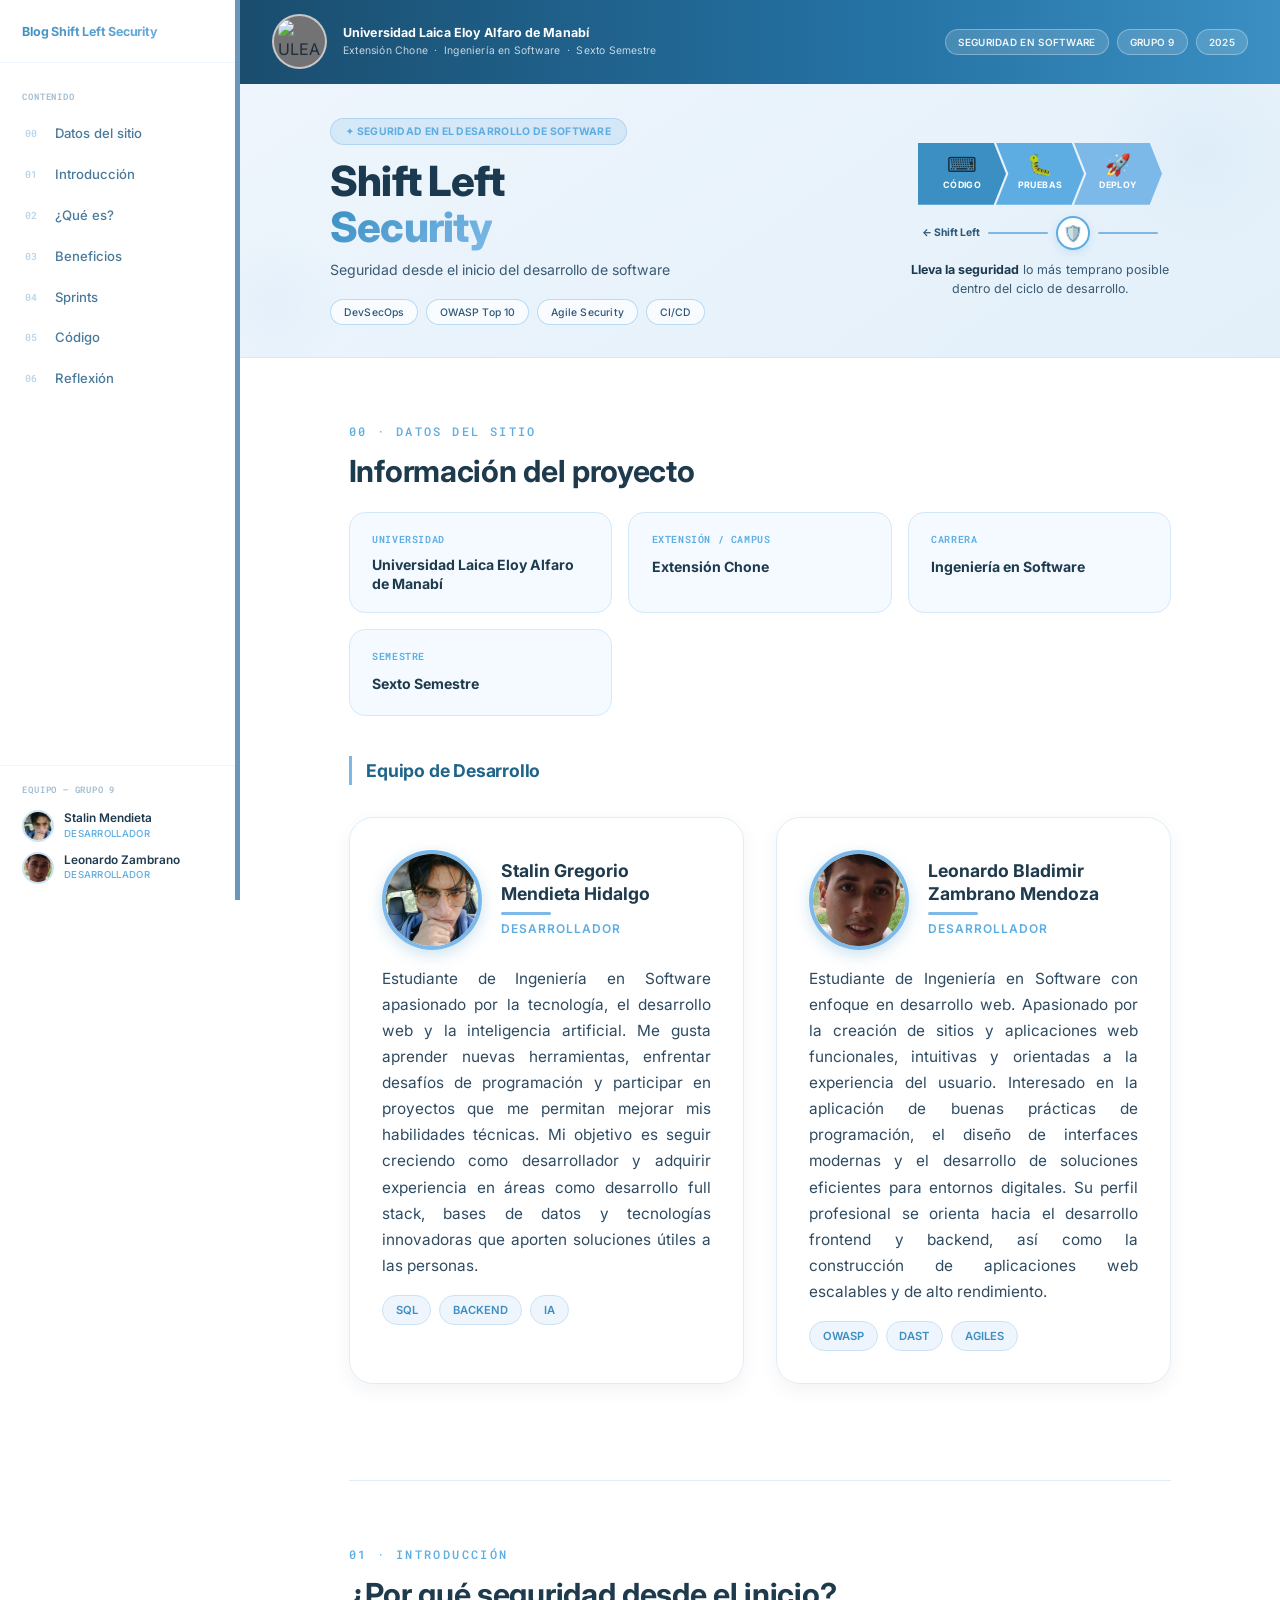
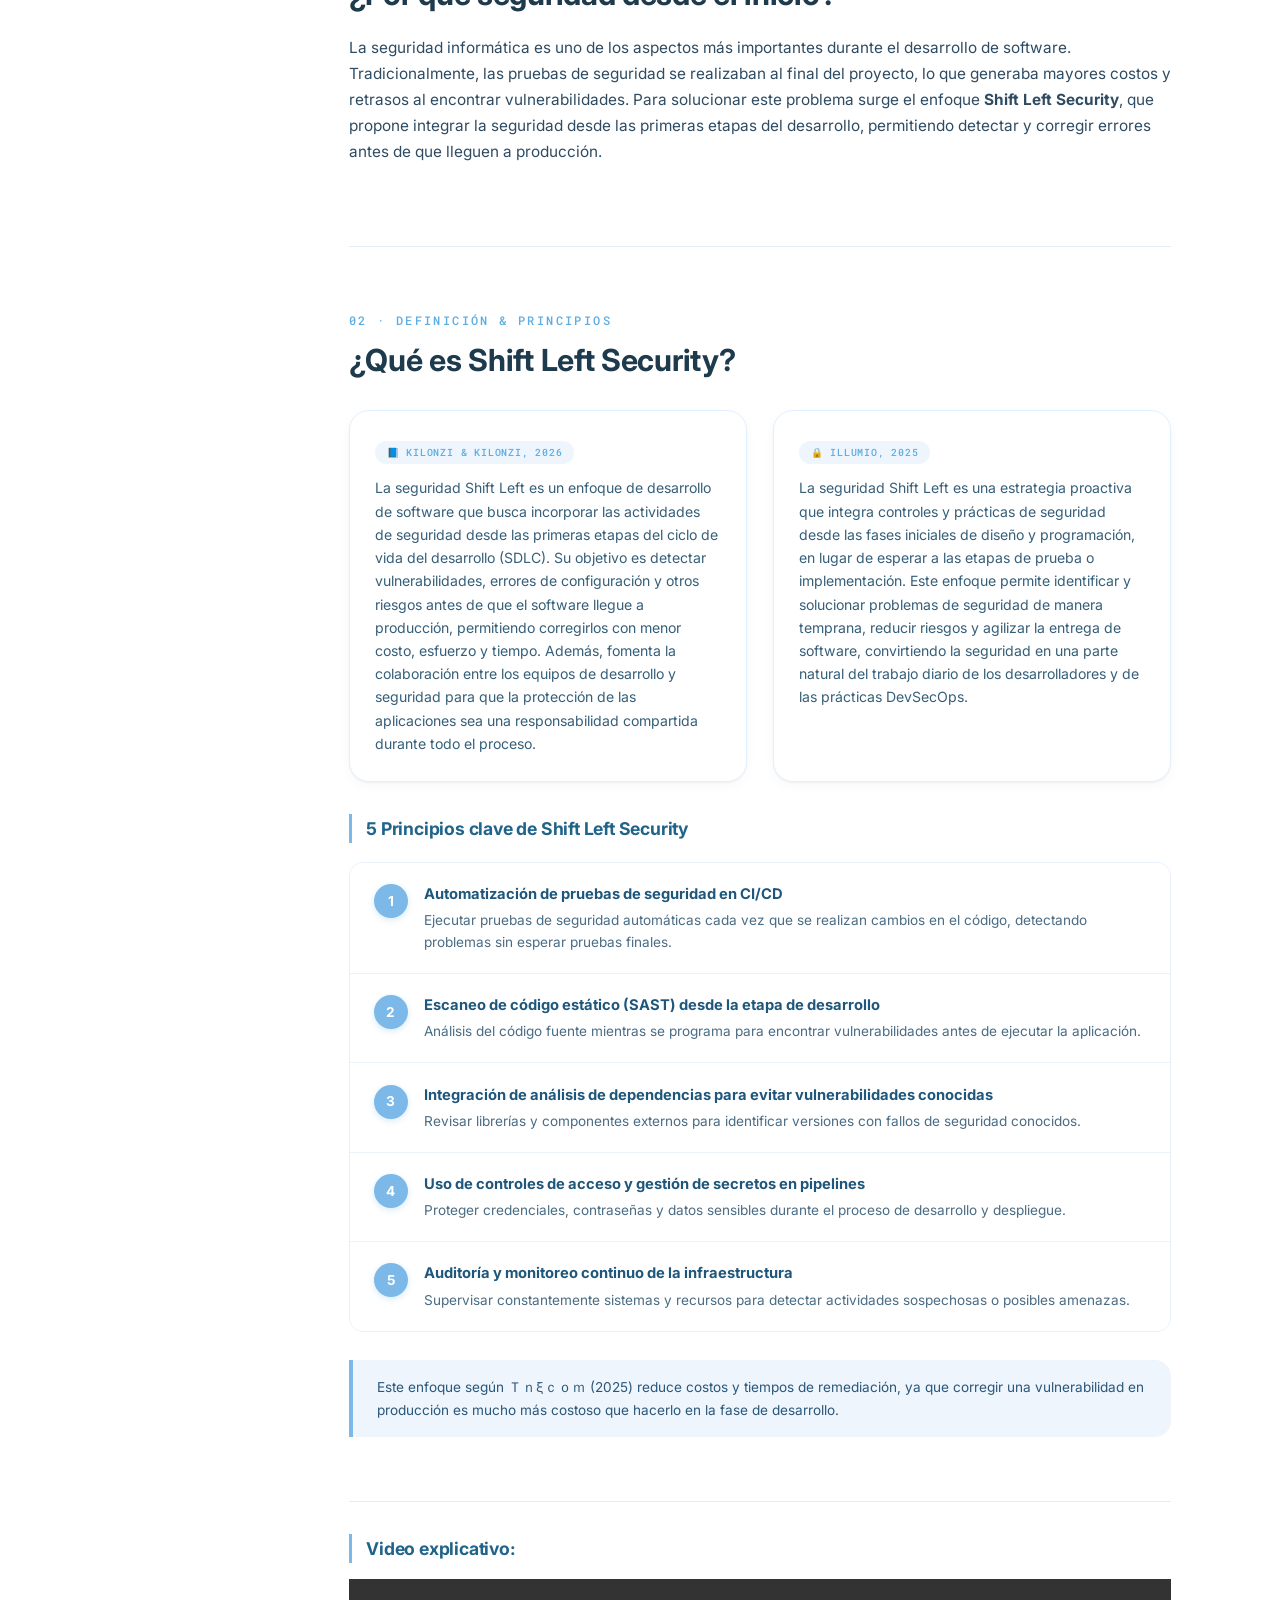
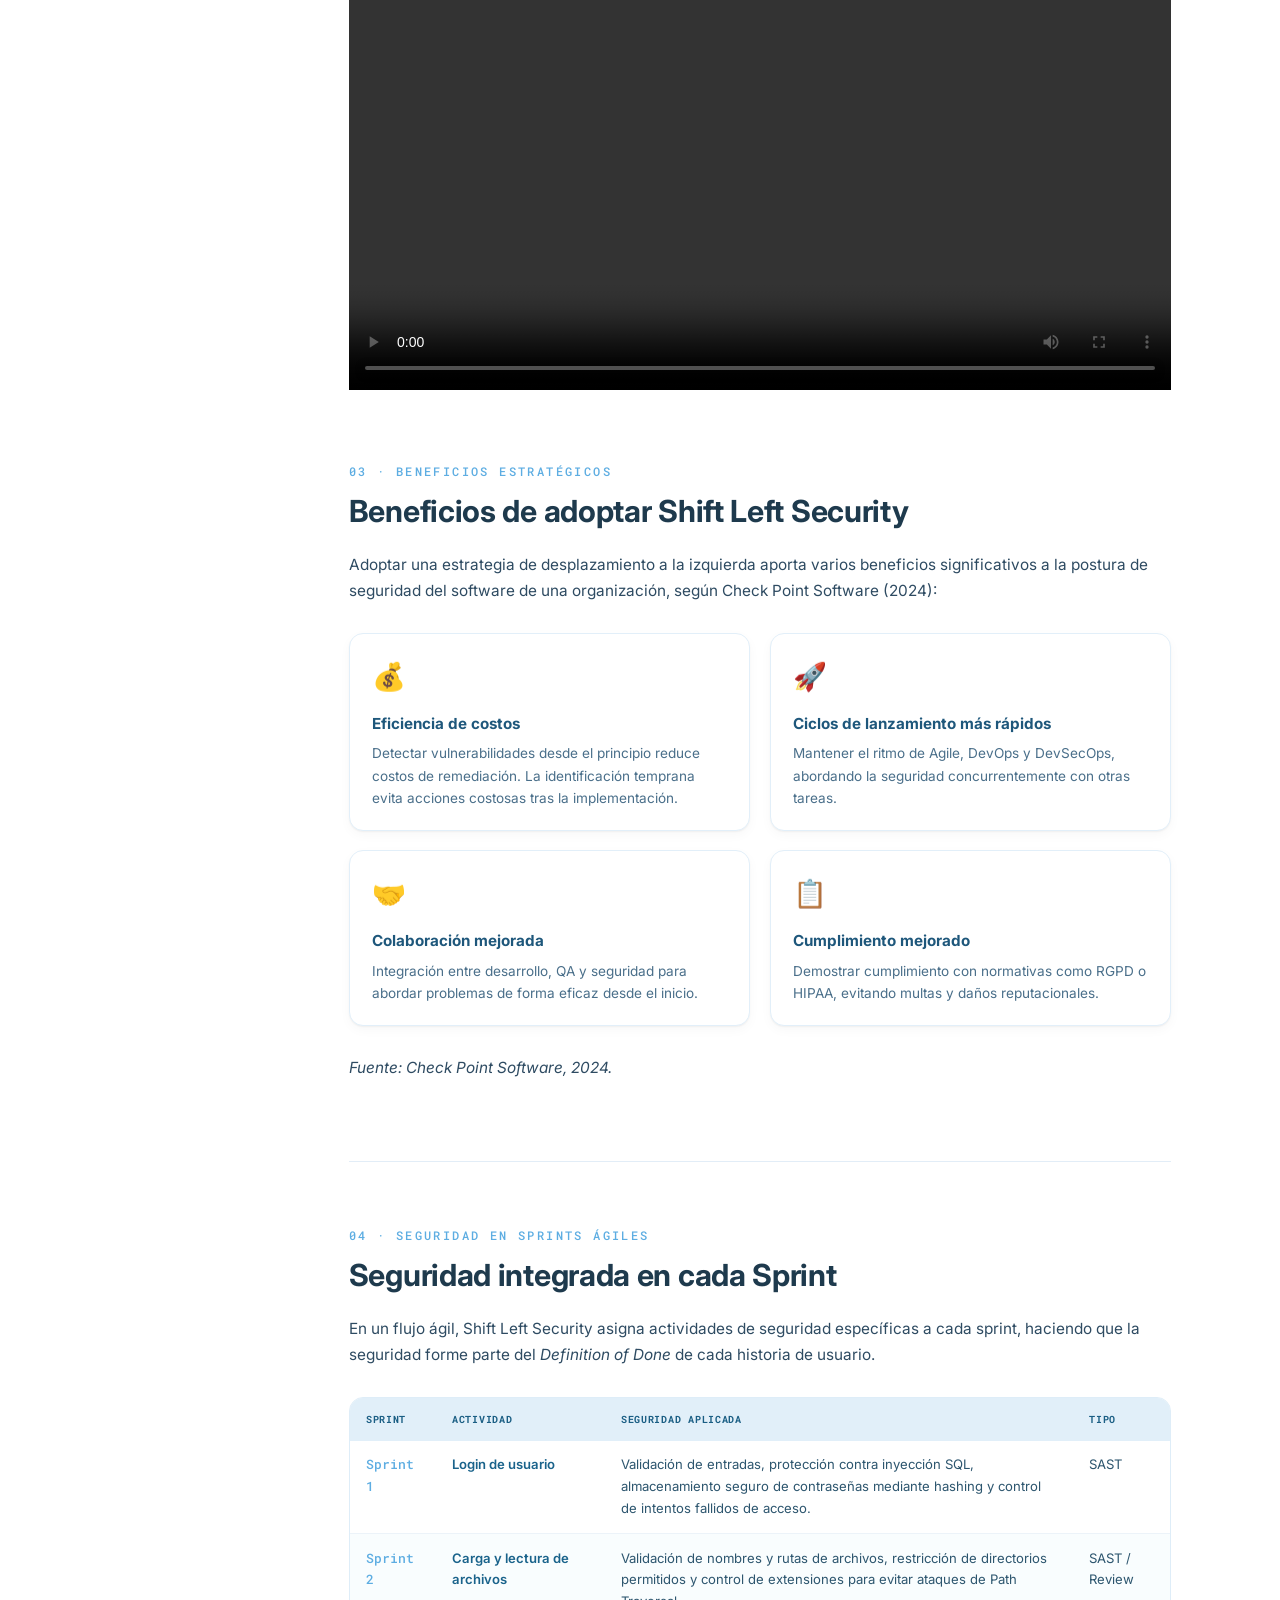
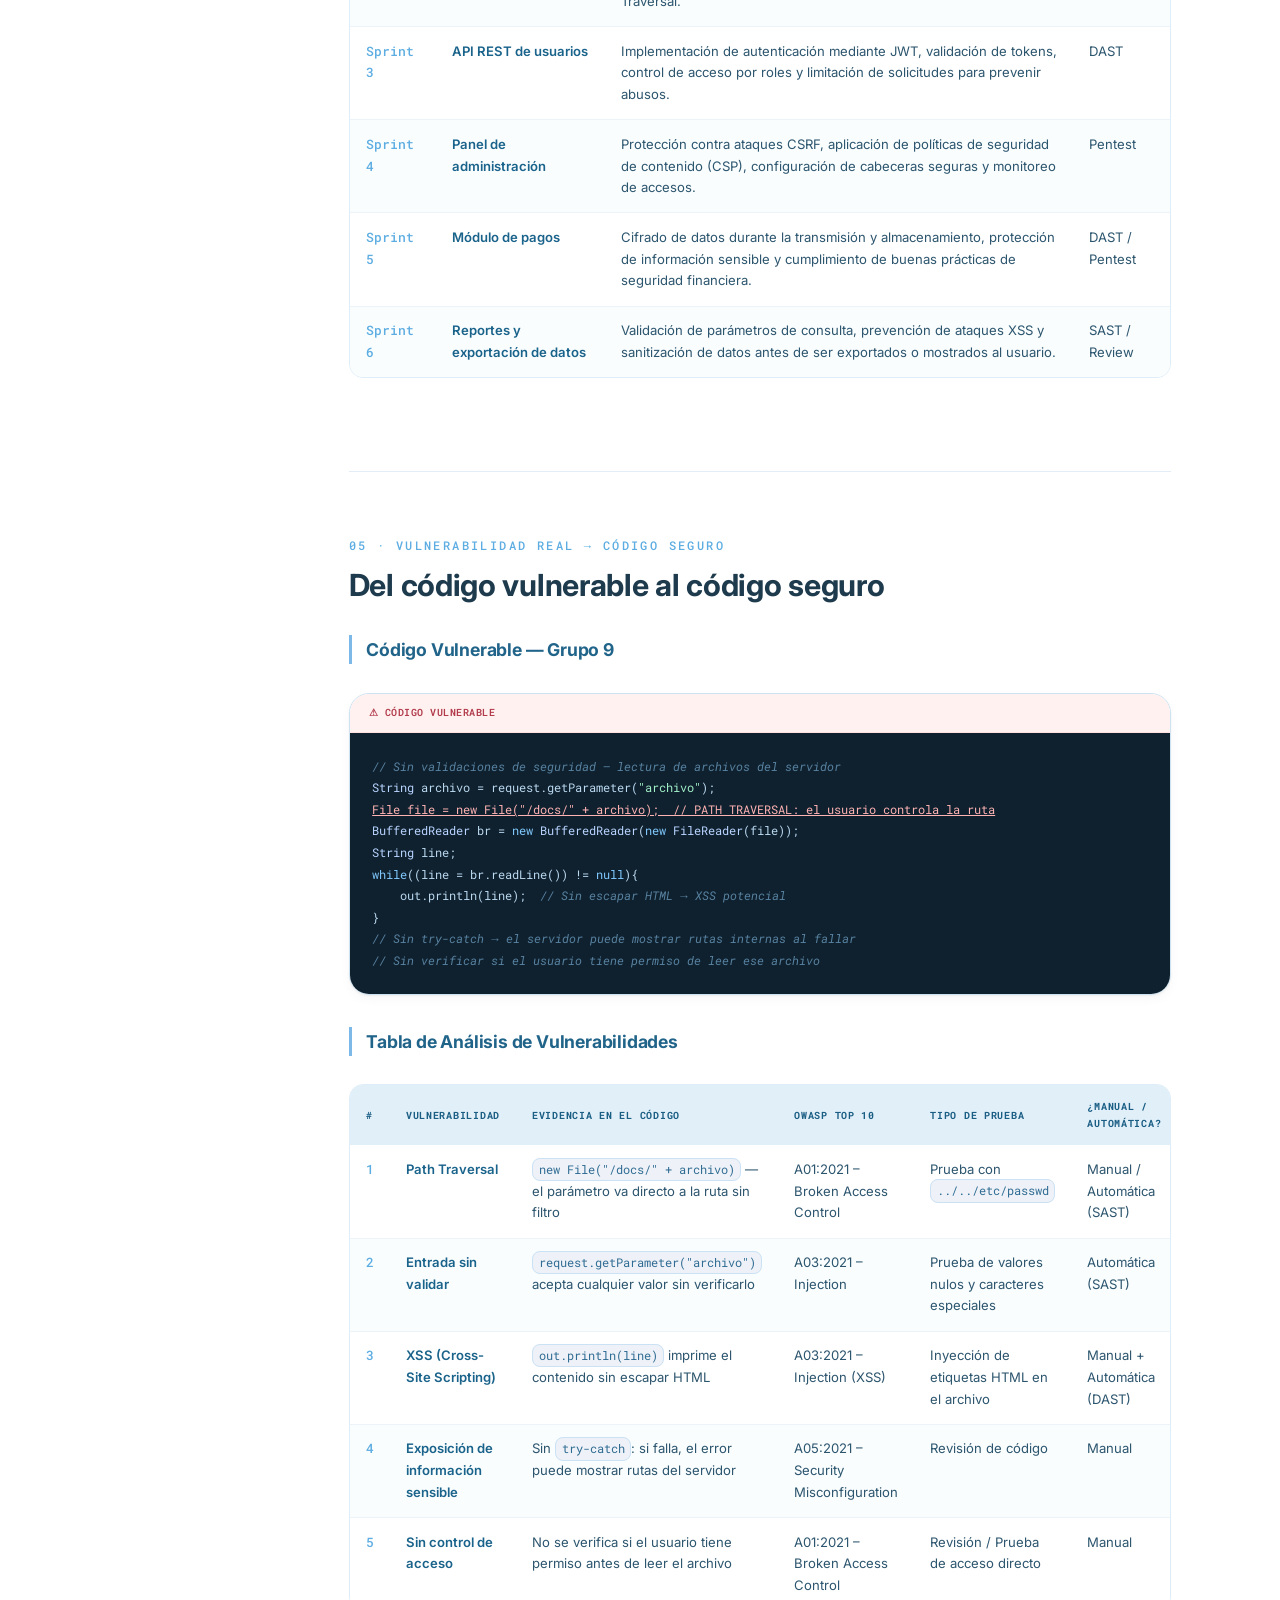
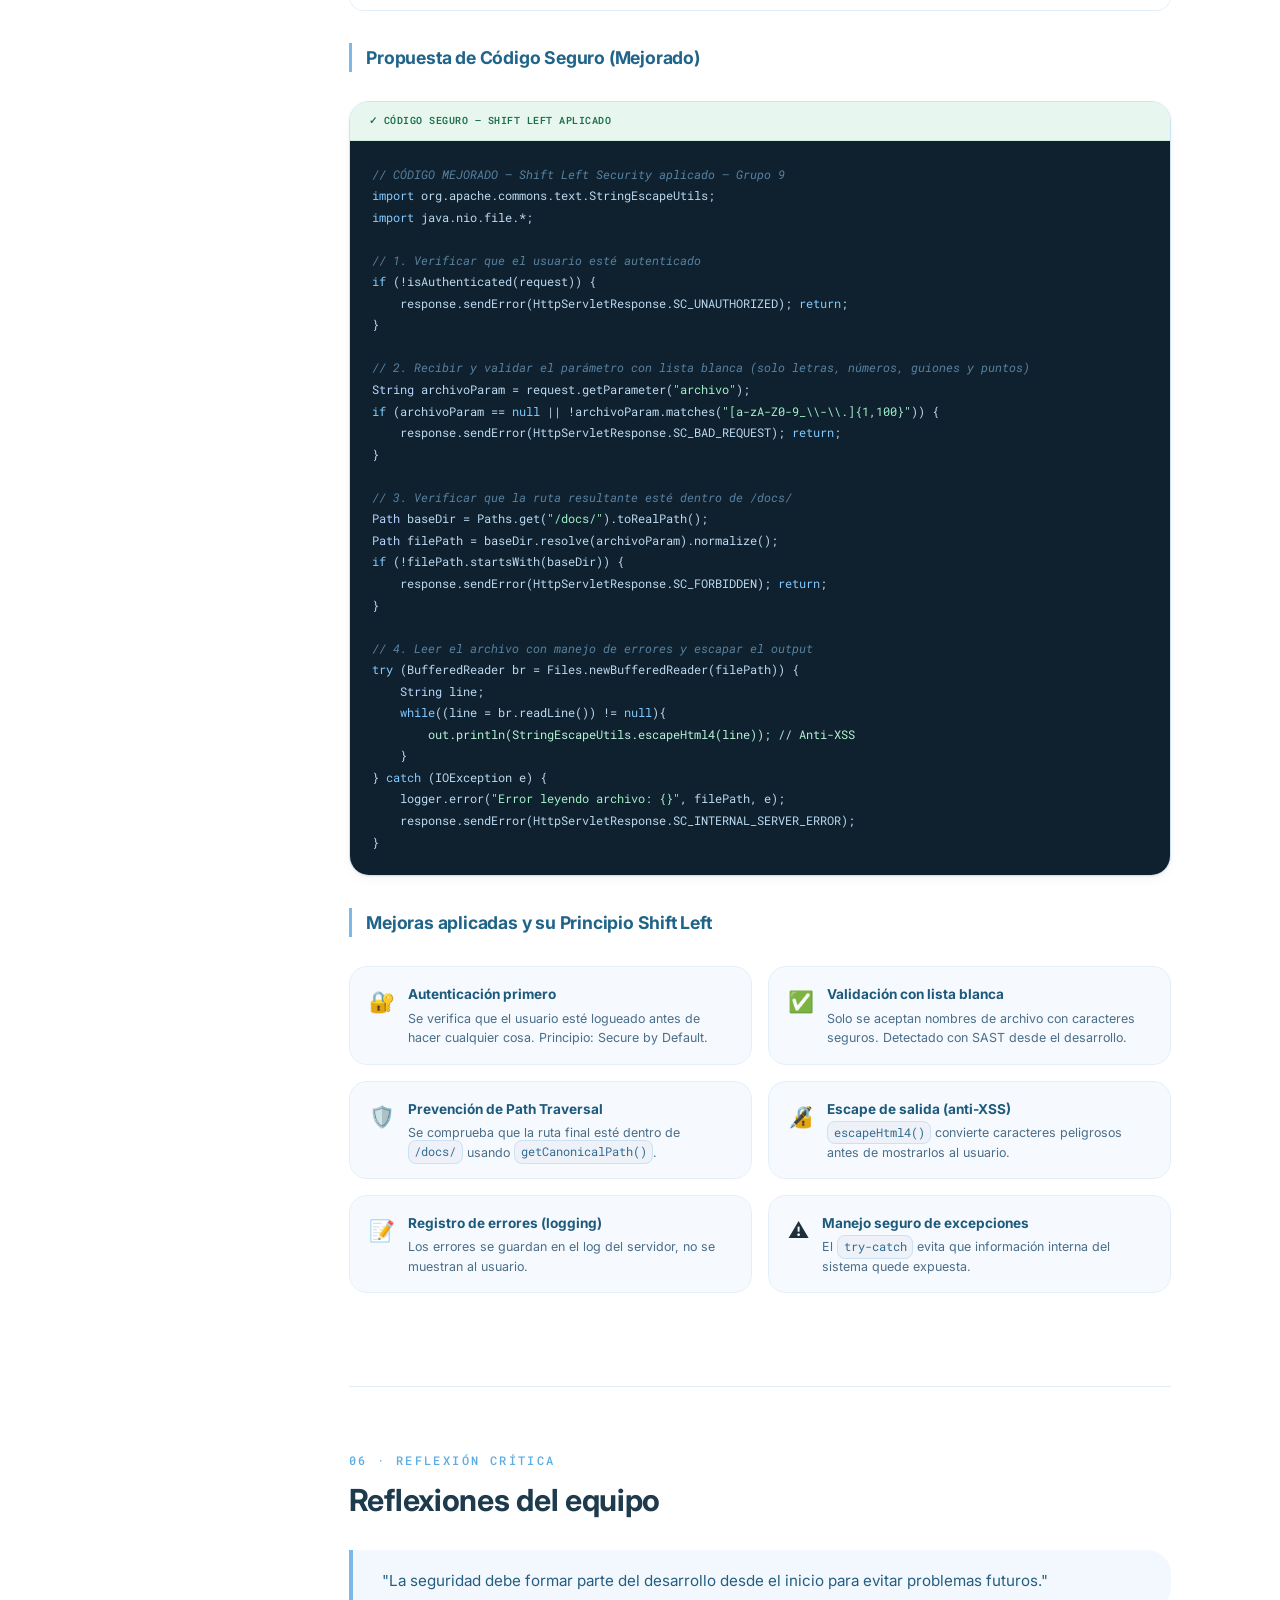
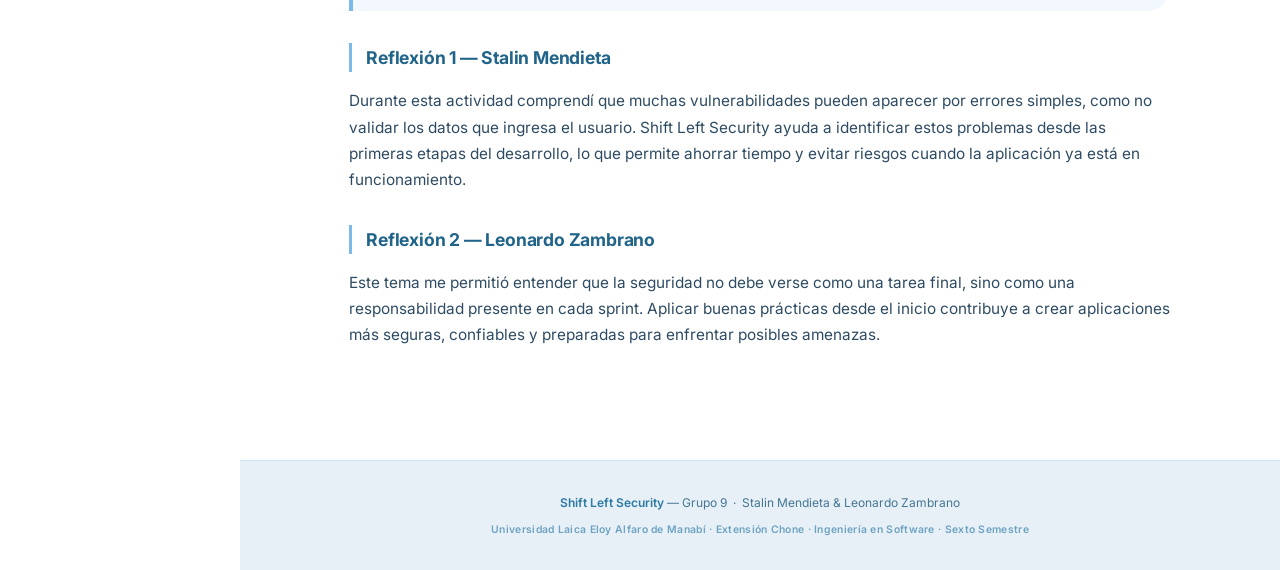
==== commit da02d10c: "Update index.html" ====
--- a/index.html
+++ b/index.html
@@ -188,9 +188,8 @@
           </p>
           <div class="author-tags">
             <span class="author-tag">OWASP</span>
-            <span class="author-tag">Pentest</span>
             <span class="author-tag">DAST</span>
-            <span class="author-tag">Agile</span>
+            <span class="author-tag">Agiles</span>
           </div>
         </div>
       </div>
@@ -289,7 +288,7 @@
 <span class="cmt">// Sin verificar si el usuario tiene permiso de leer ese archivo</span></pre>
   </div>
 
-  <span class="section-subhead">🧪 Tabla de Análisis de Vulnerabilidades</span>
+  <span class="section-subhead"> Tabla de Análisis de Vulnerabilidades</span>
   <div class="table-wrap">
     <table>
       <thead>
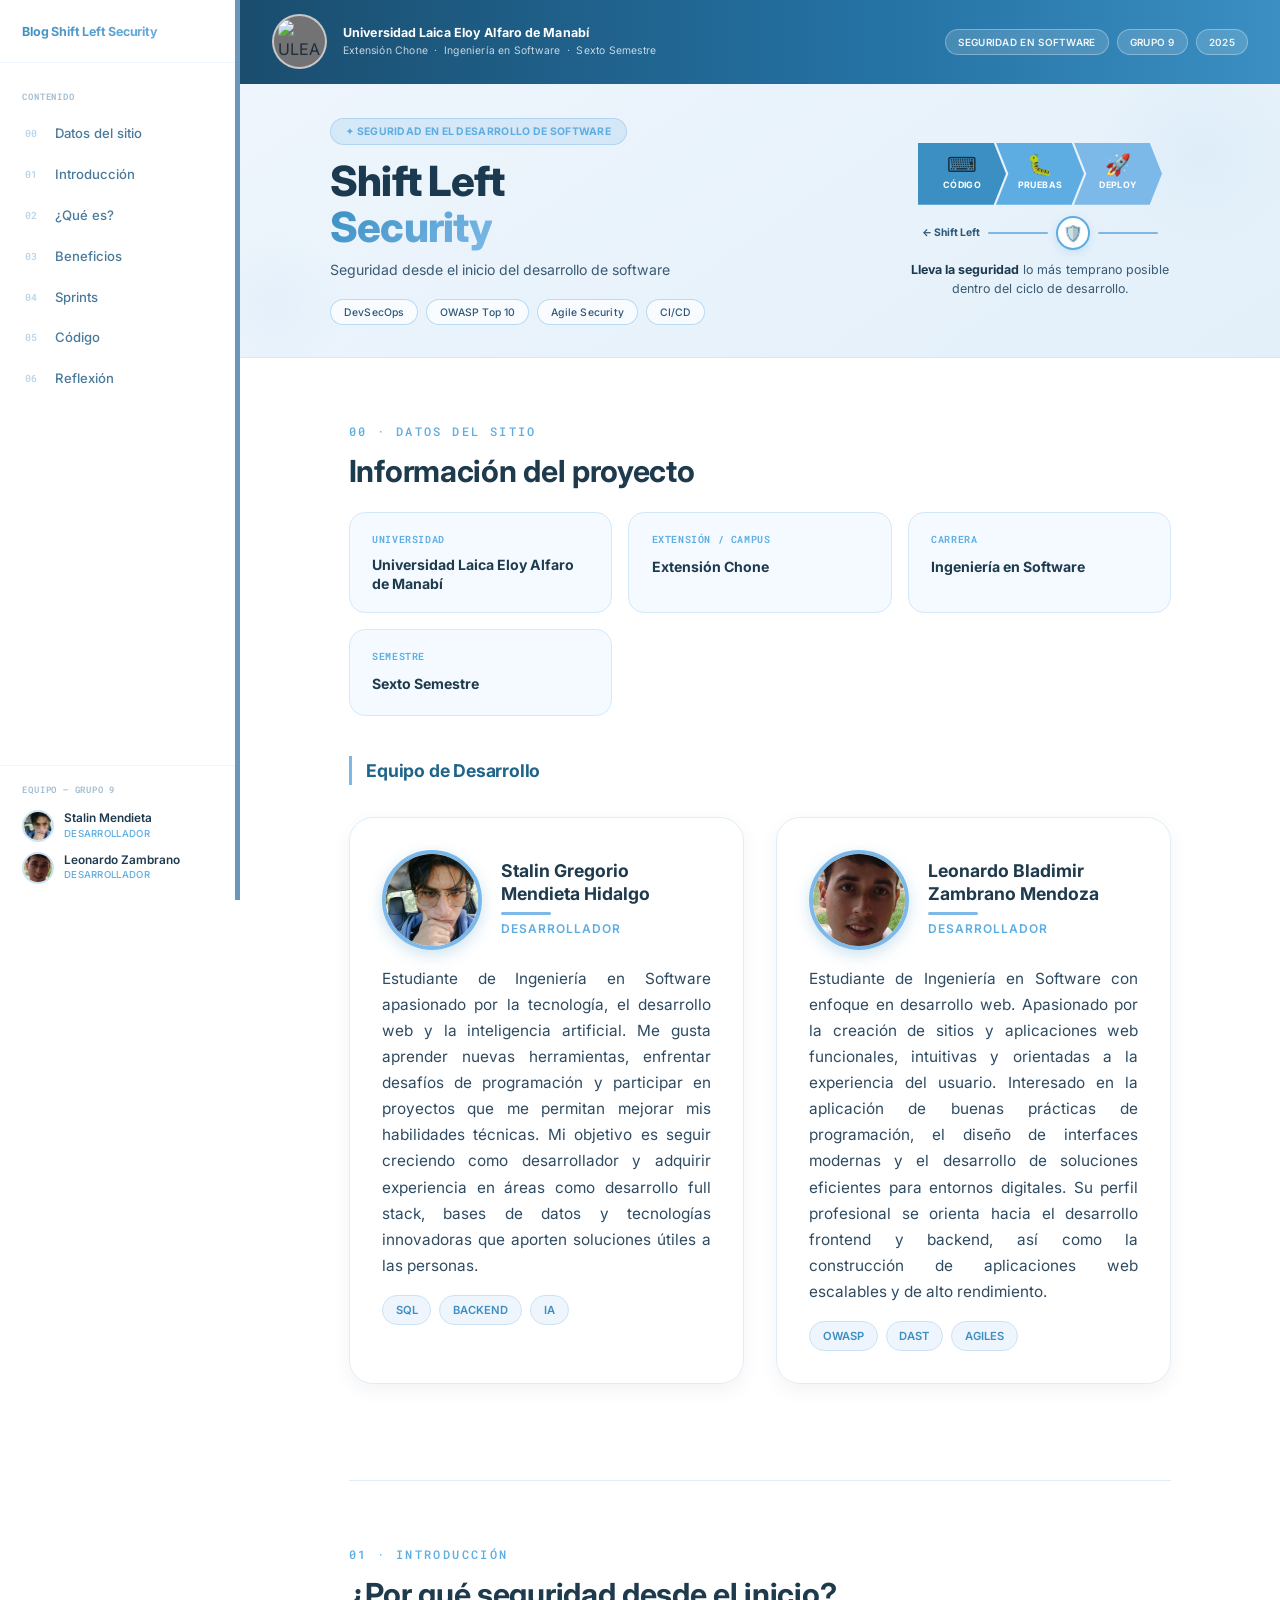
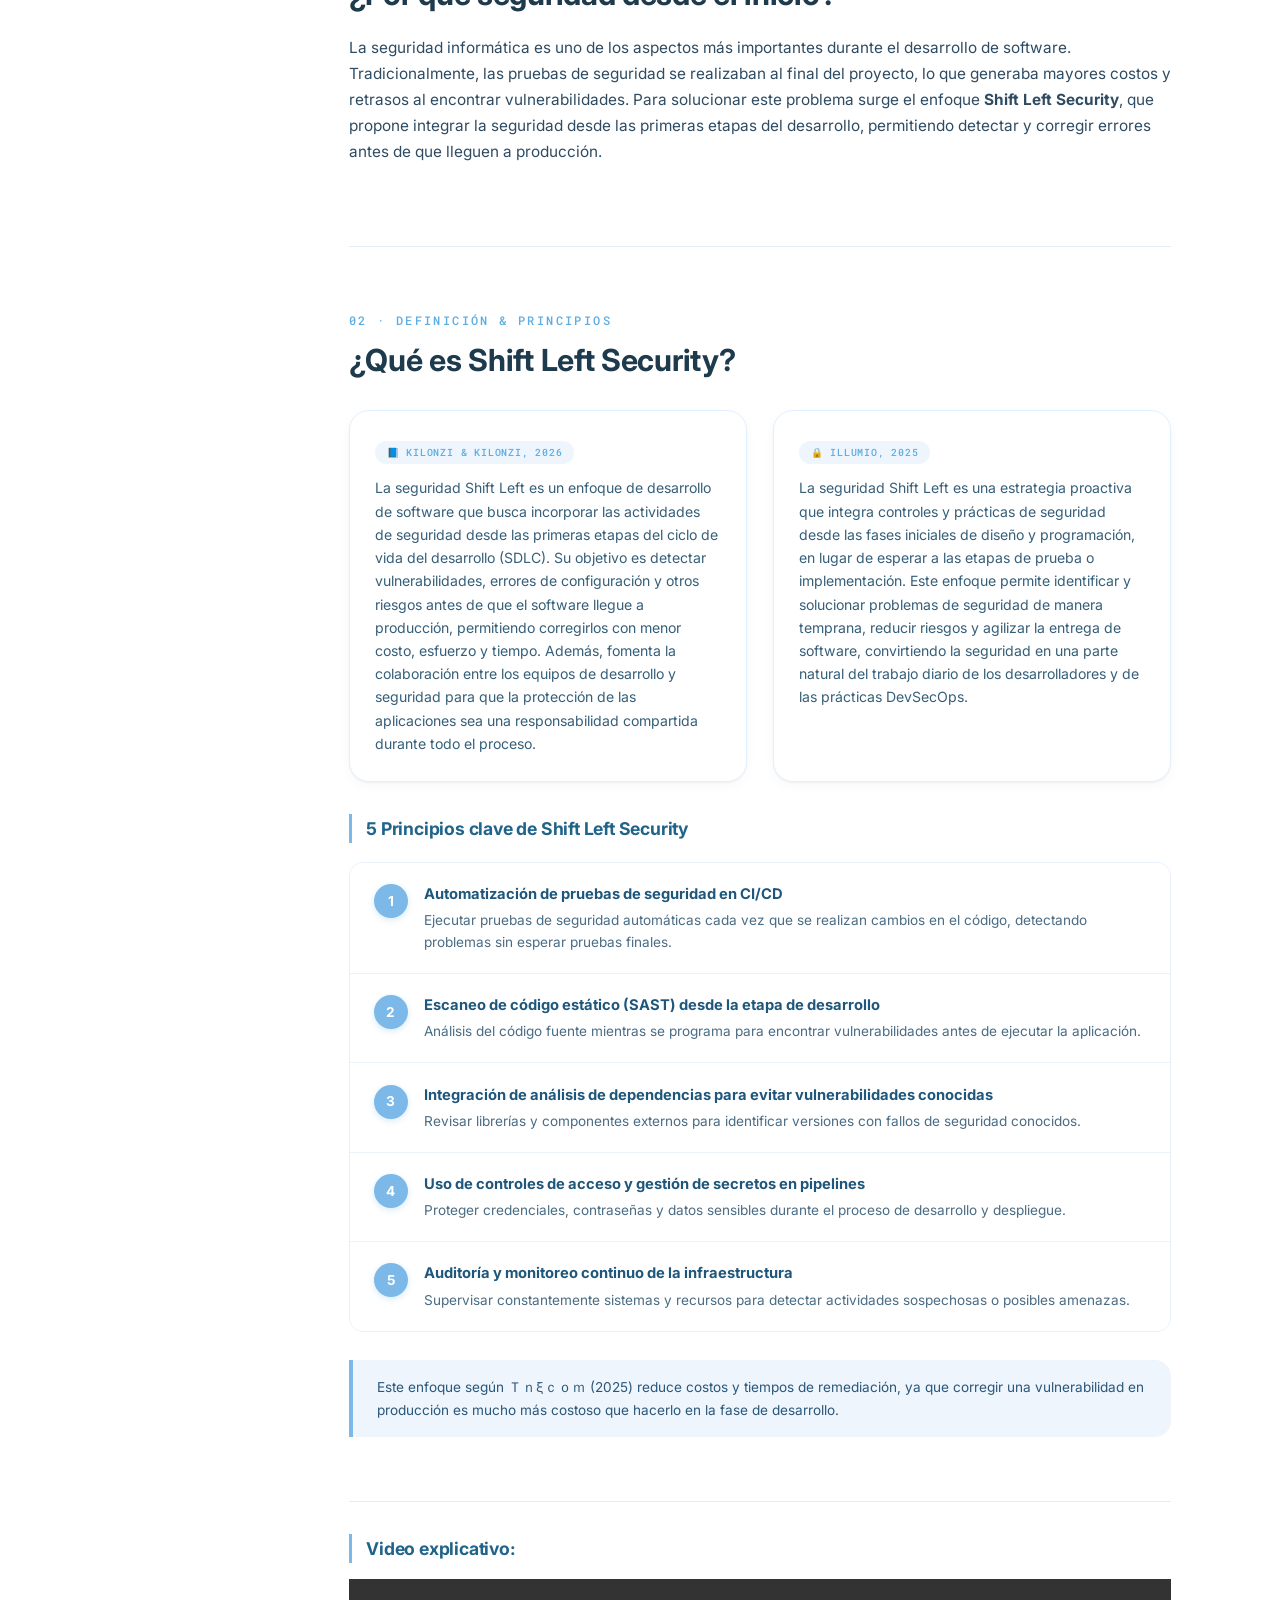
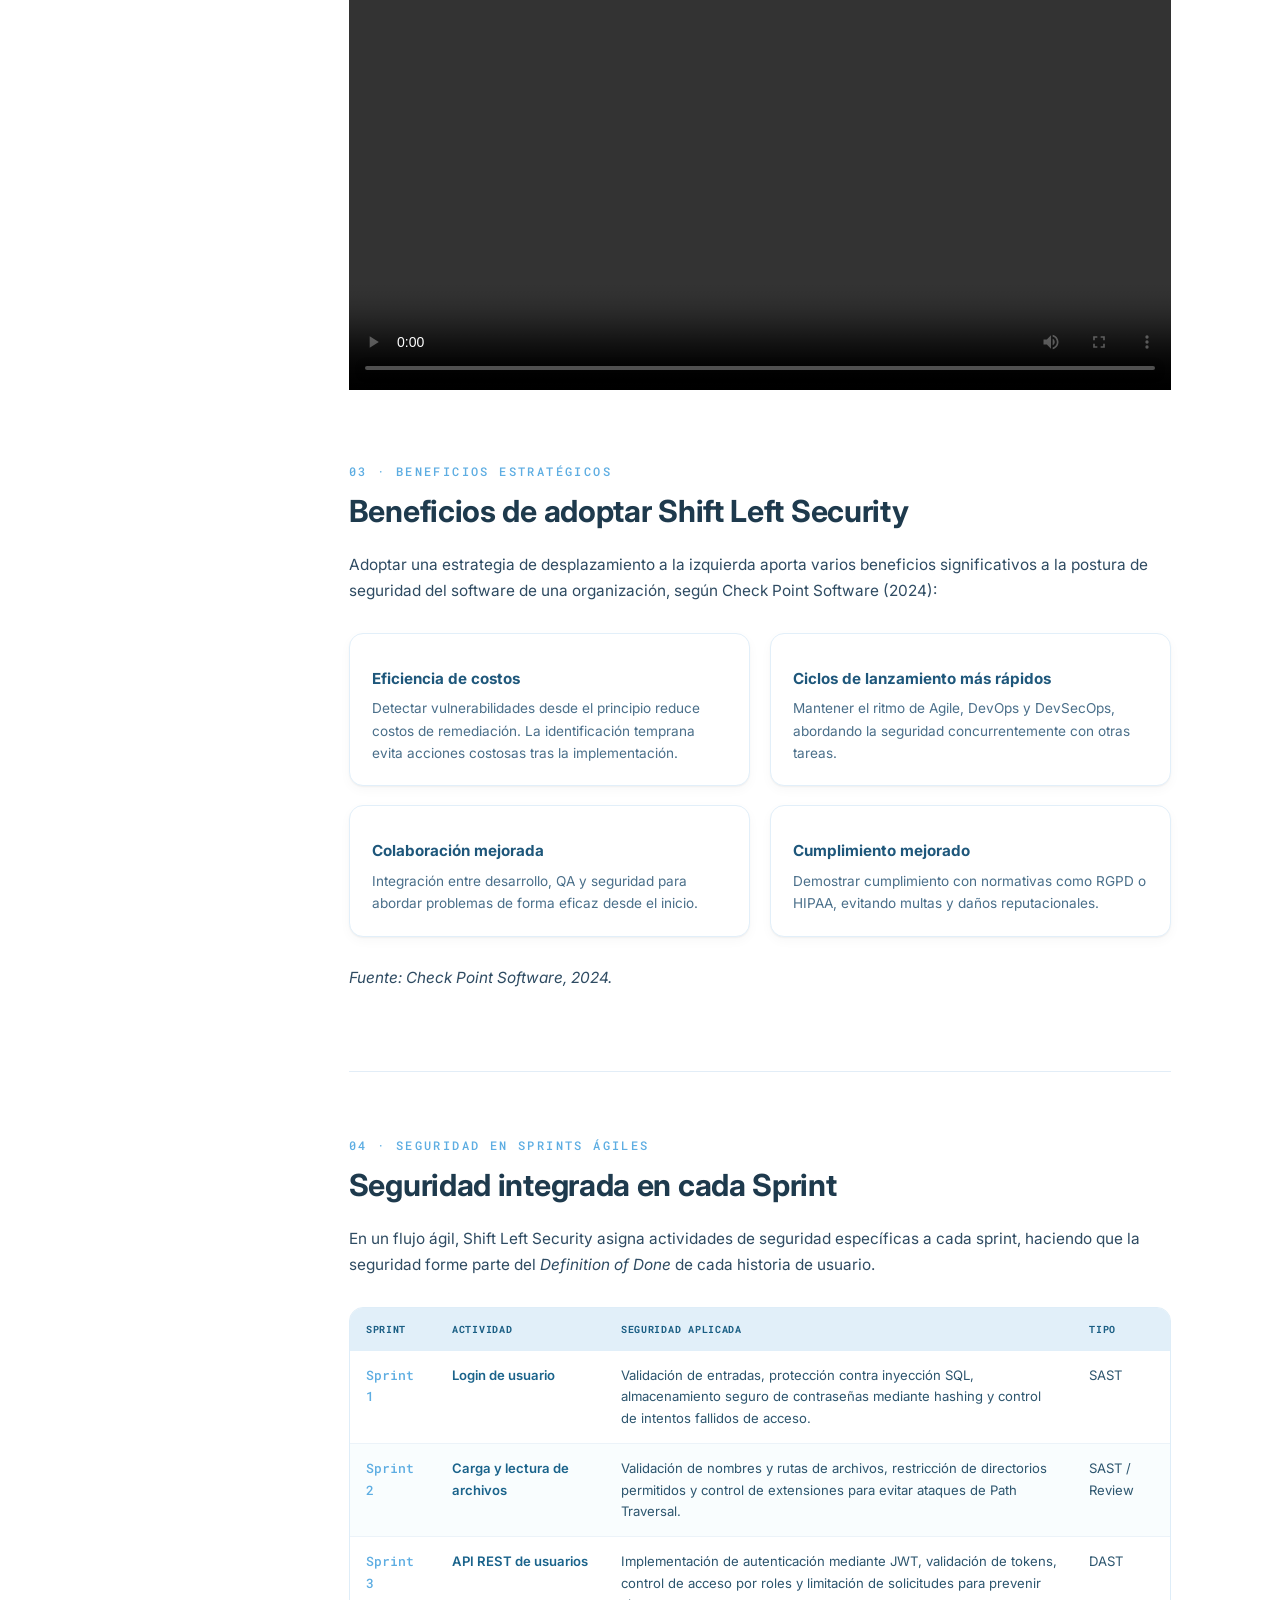
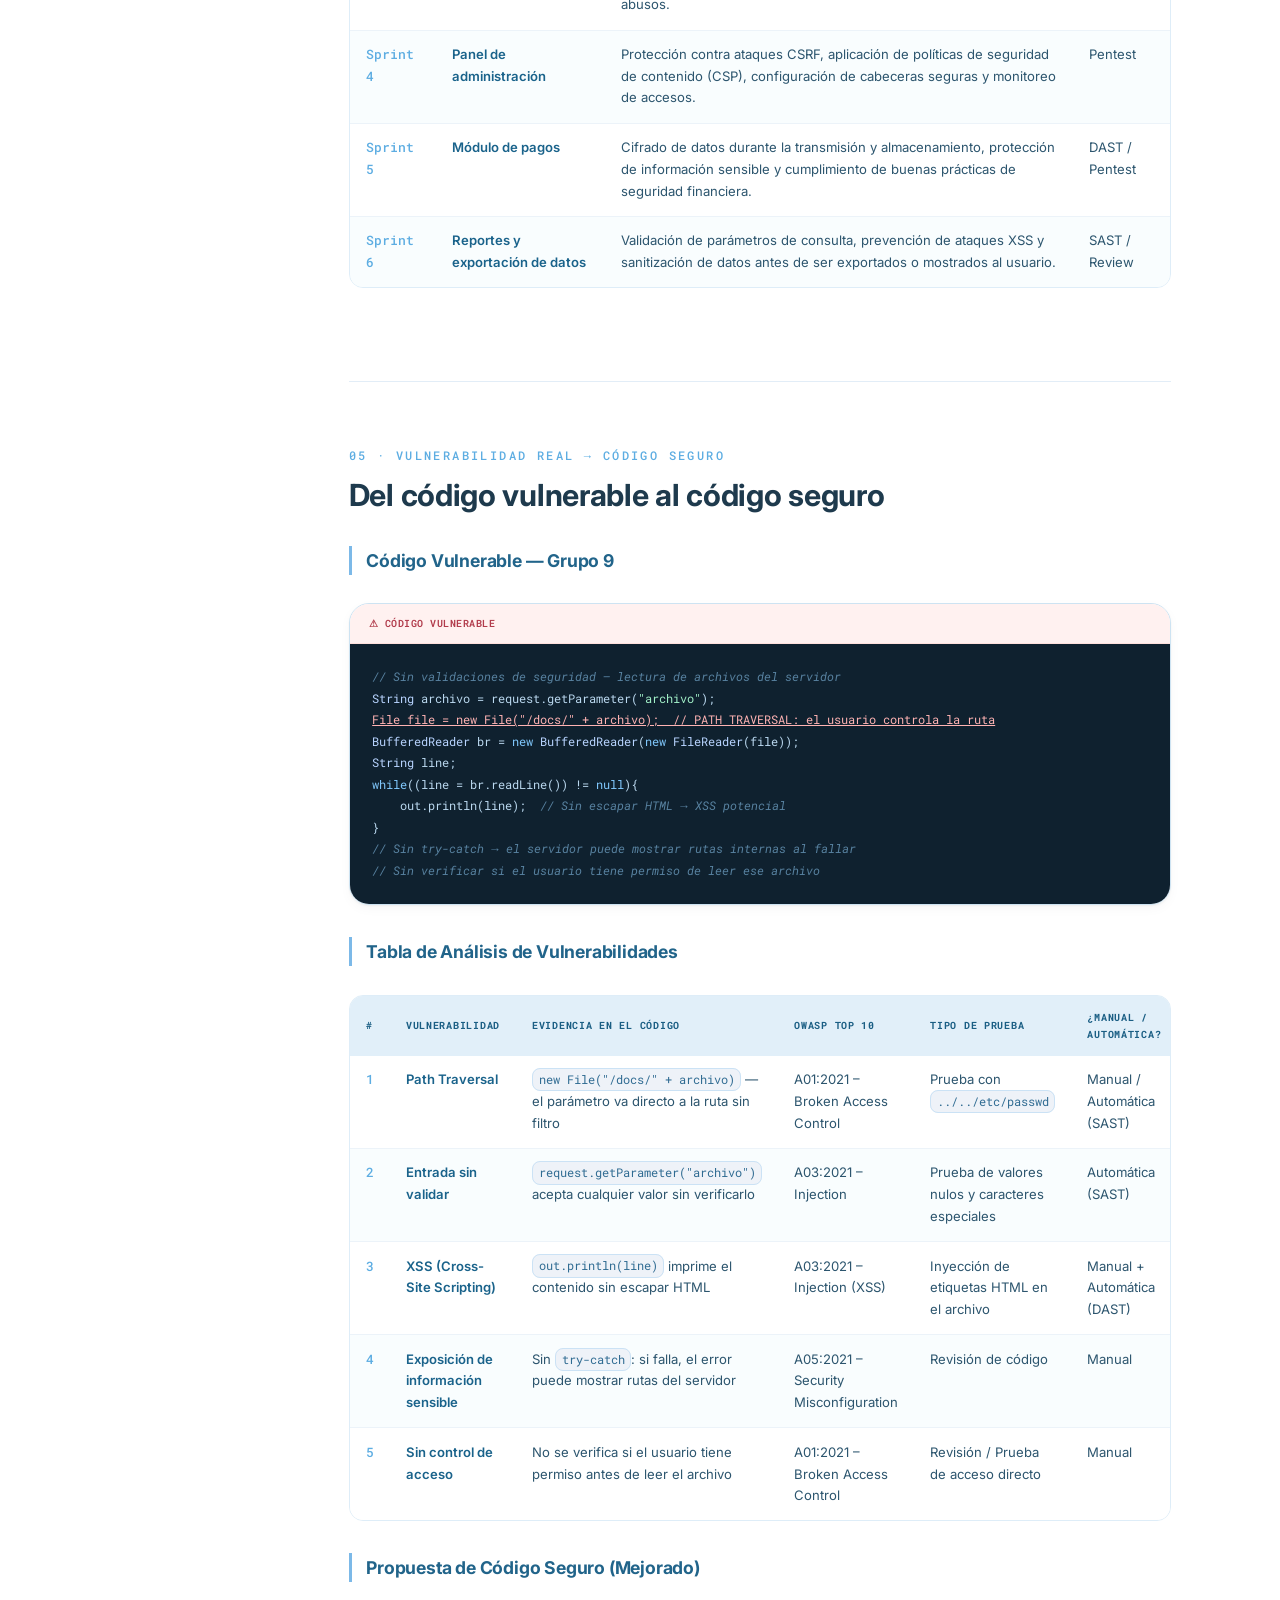
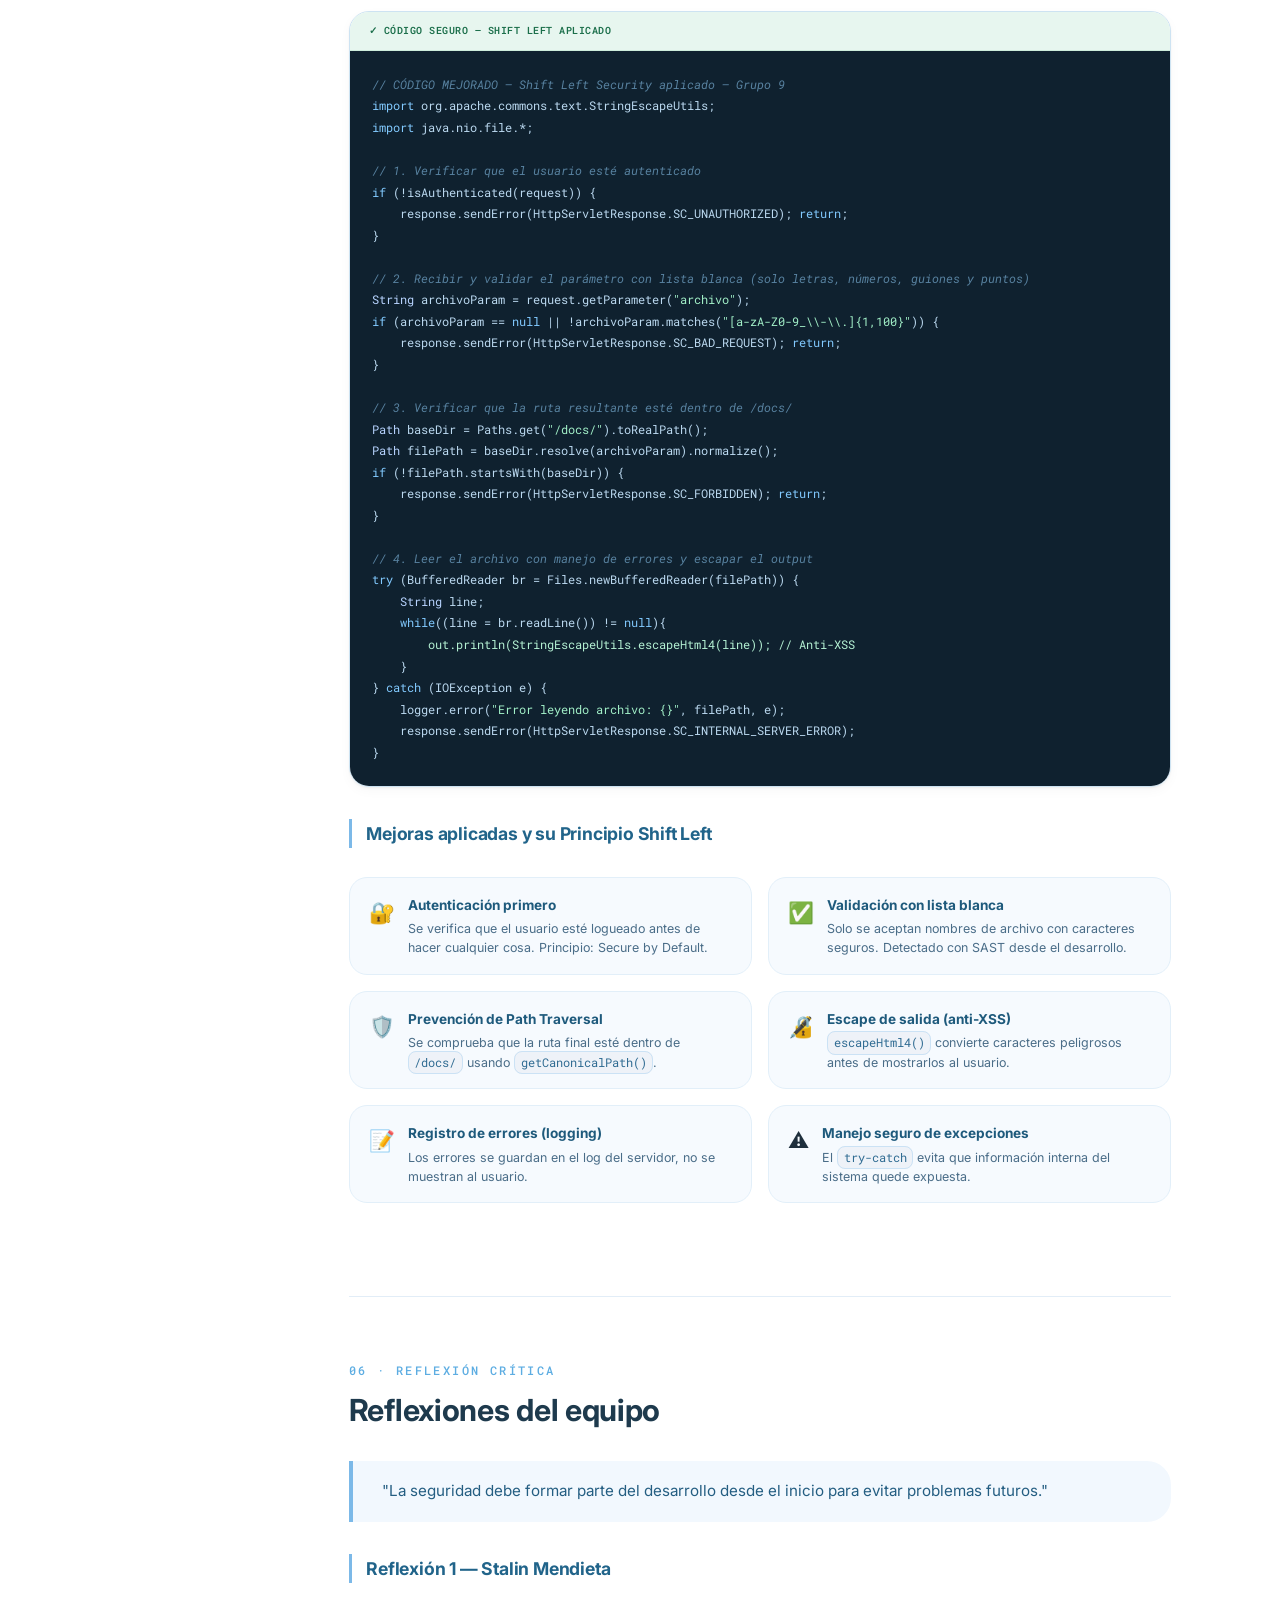
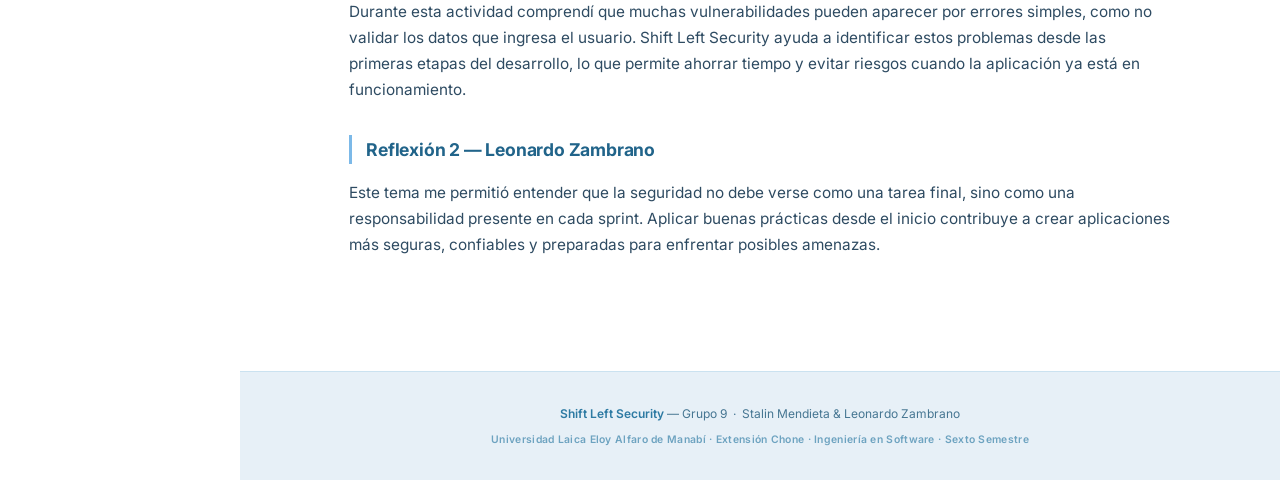
==== commit 6fc82fda: "Update index.html" ====
--- a/index.html
+++ b/index.html
@@ -240,10 +240,10 @@
       <h2>Beneficios de adoptar Shift Left Security</h2>
       <p>Adoptar una estrategia de desplazamiento a la izquierda aporta varios beneficios significativos a la postura de seguridad del software de una organización, según Check Point Software (2024):</p>
       <div class="benefits">
-        <div class="benefit-card"><span class="icon">💰</span><strong>Eficiencia de costos</strong><p>Detectar vulnerabilidades desde el principio reduce costos de remediación. La identificación temprana evita acciones costosas tras la implementación.</p></div>
-        <div class="benefit-card"><span class="icon">🚀</span><strong>Ciclos de lanzamiento más rápidos</strong><p>Mantener el ritmo de Agile, DevOps y DevSecOps, abordando la seguridad concurrentemente con otras tareas.</p></div>
-        <div class="benefit-card"><span class="icon">🤝</span><strong>Colaboración mejorada</strong><p>Integración entre desarrollo, QA y seguridad para abordar problemas de forma eficaz desde el inicio.</p></div>
-        <div class="benefit-card"><span class="icon">📋</span><strong>Cumplimiento mejorado</strong><p>Demostrar cumplimiento con normativas como RGPD o HIPAA, evitando multas y daños reputacionales.</p></div>
+        <div class="benefit-card"><span class="icon"></span><strong>Eficiencia de costos</strong><p>Detectar vulnerabilidades desde el principio reduce costos de remediación. La identificación temprana evita acciones costosas tras la implementación.</p></div>
+        <div class="benefit-card"><span class="icon"></span><strong>Ciclos de lanzamiento más rápidos</strong><p>Mantener el ritmo de Agile, DevOps y DevSecOps, abordando la seguridad concurrentemente con otras tareas.</p></div>
+        <div class="benefit-card"><span class="icon"></span><strong>Colaboración mejorada</strong><p>Integración entre desarrollo, QA y seguridad para abordar problemas de forma eficaz desde el inicio.</p></div>
+        <div class="benefit-card"><span class="icon"></span><strong>Cumplimiento mejorado</strong><p>Demostrar cumplimiento con normativas como RGPD o HIPAA, evitando multas y daños reputacionales.</p></div>
       </div>
       <p class="cite-small">Fuente: Check Point Software, 2024.</p>
     </div>
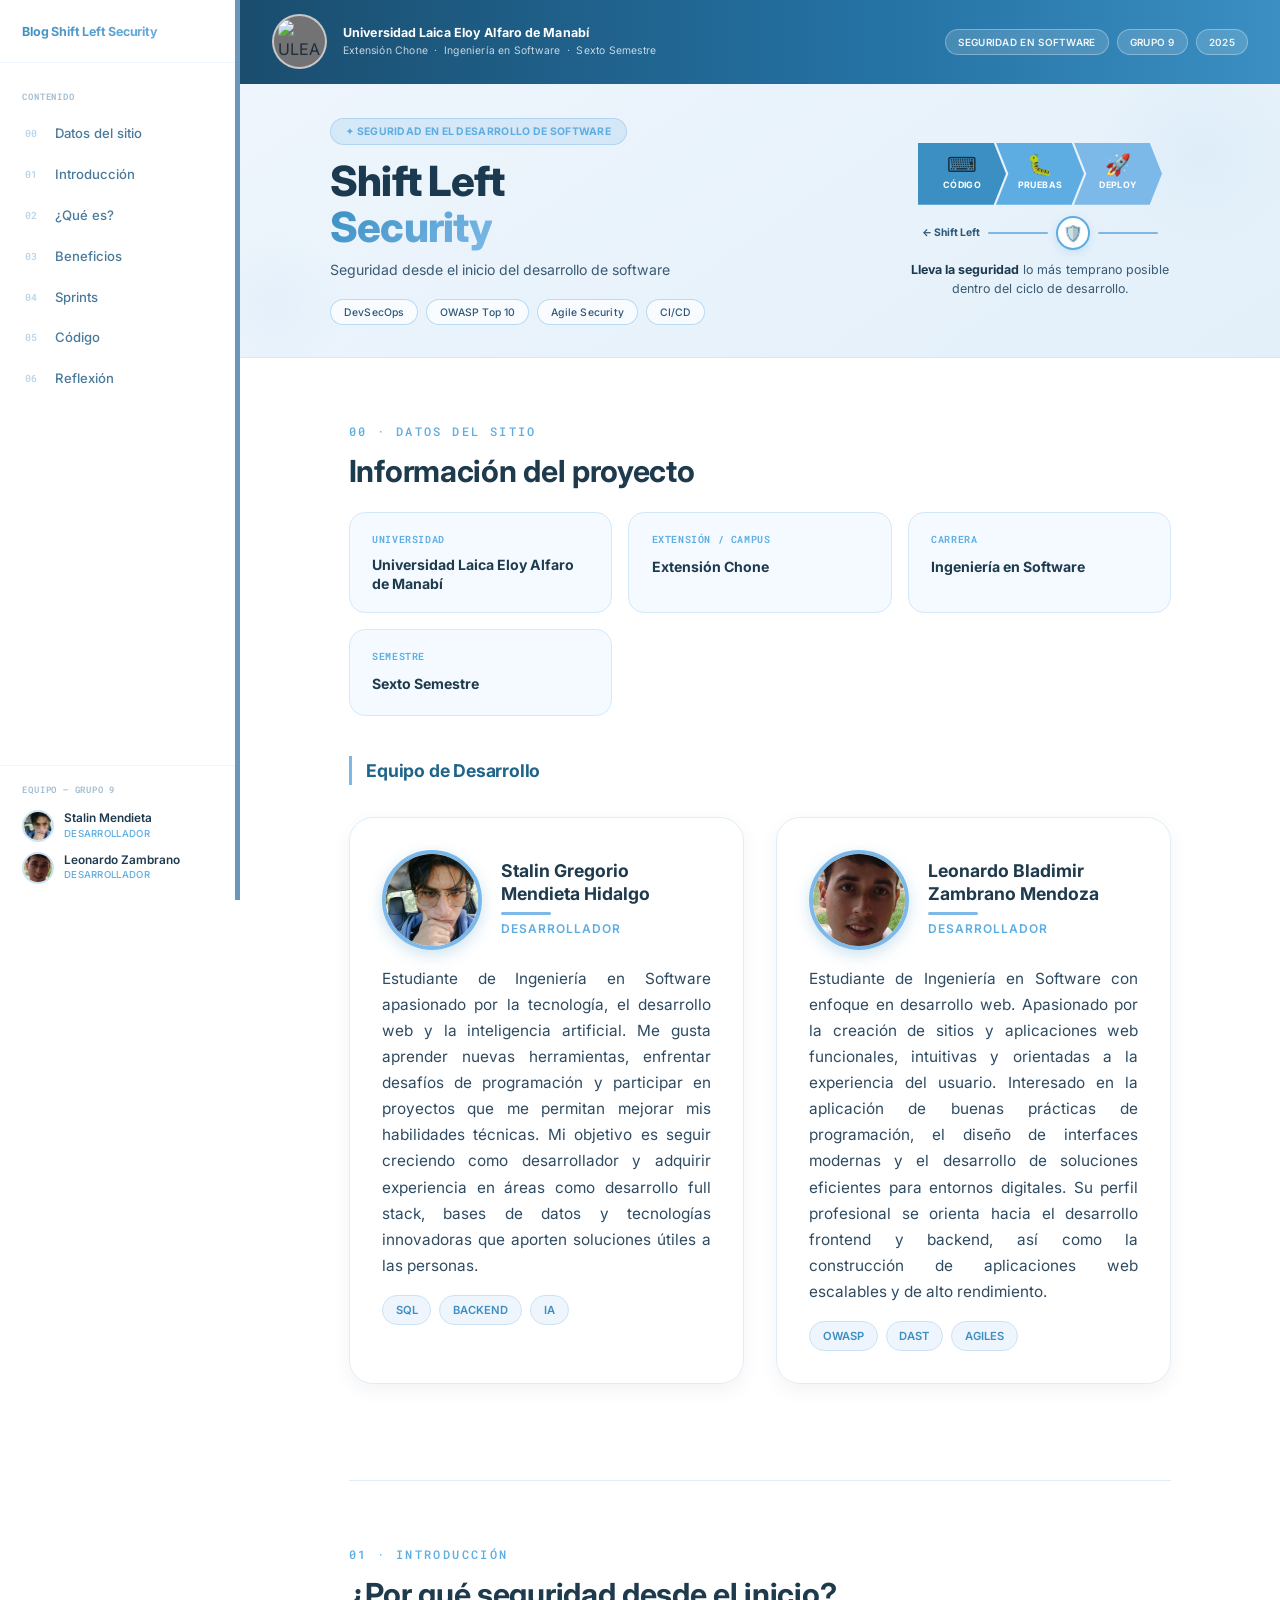
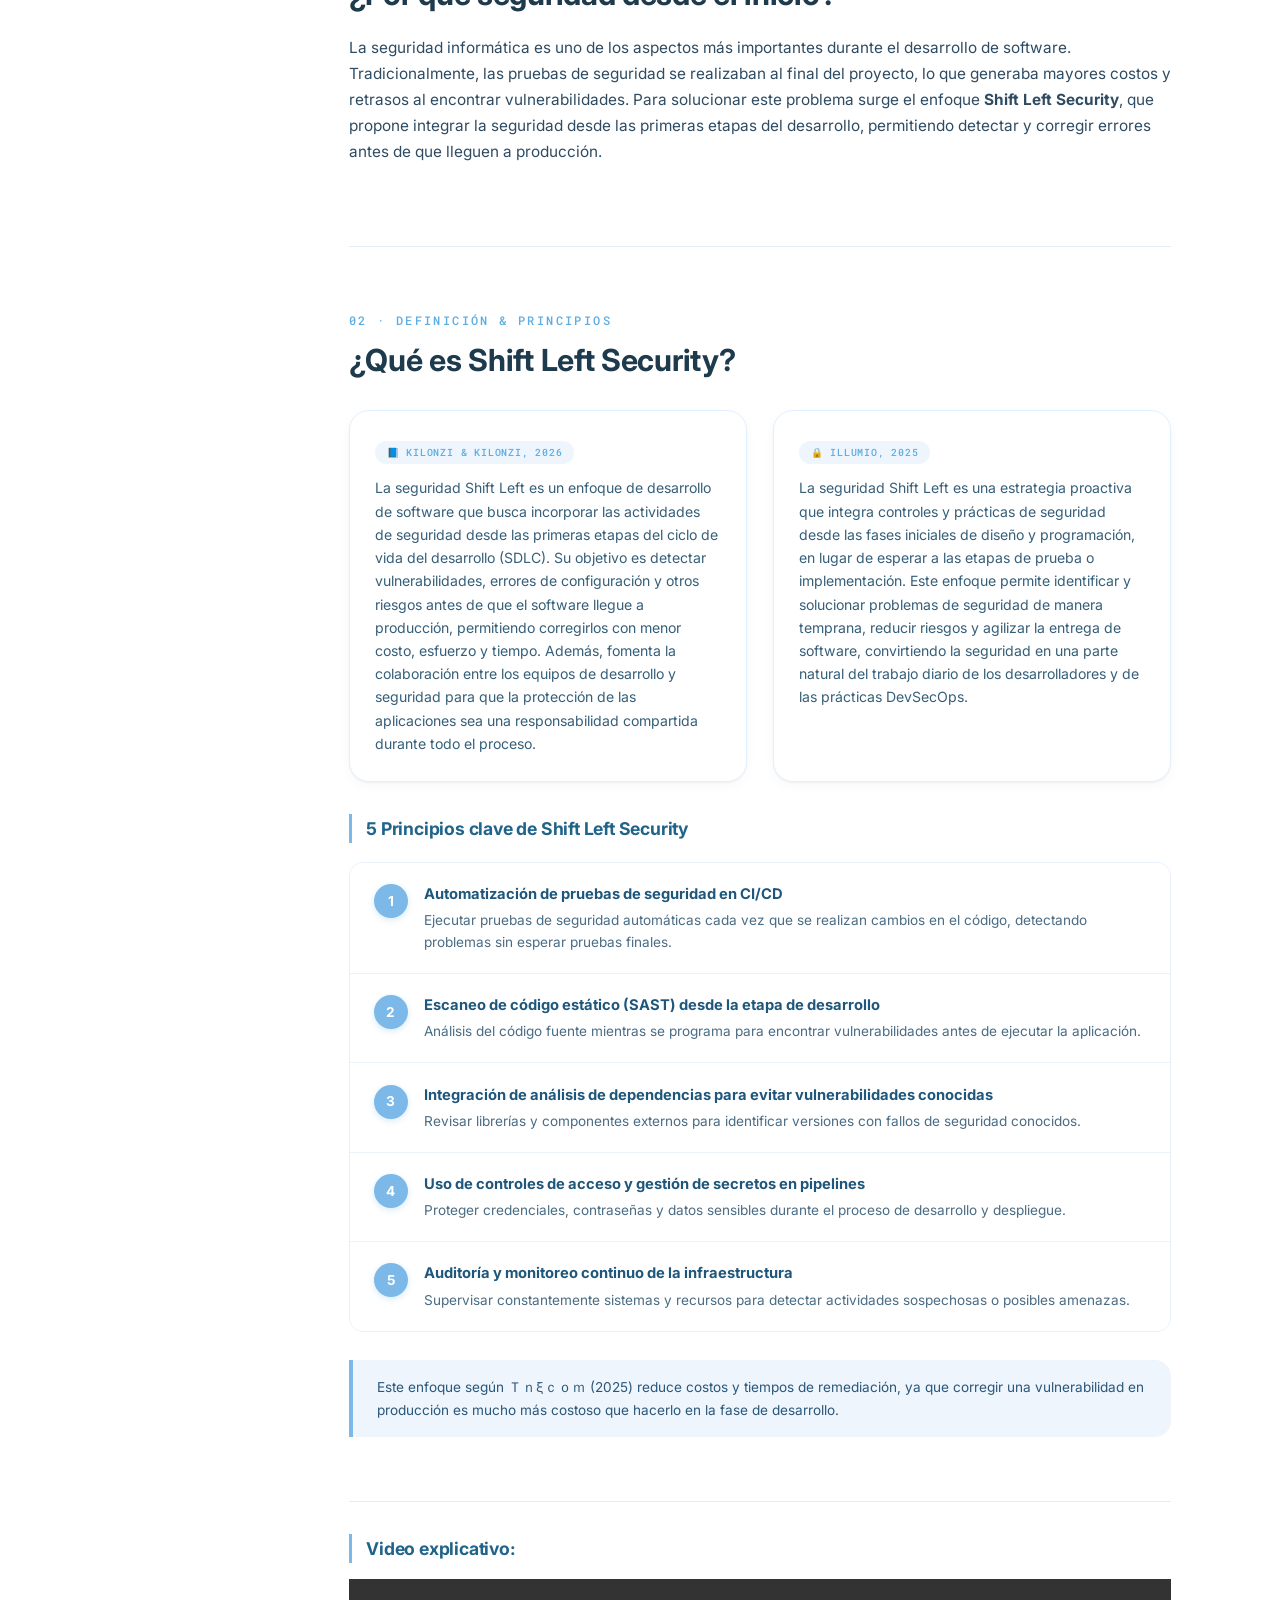
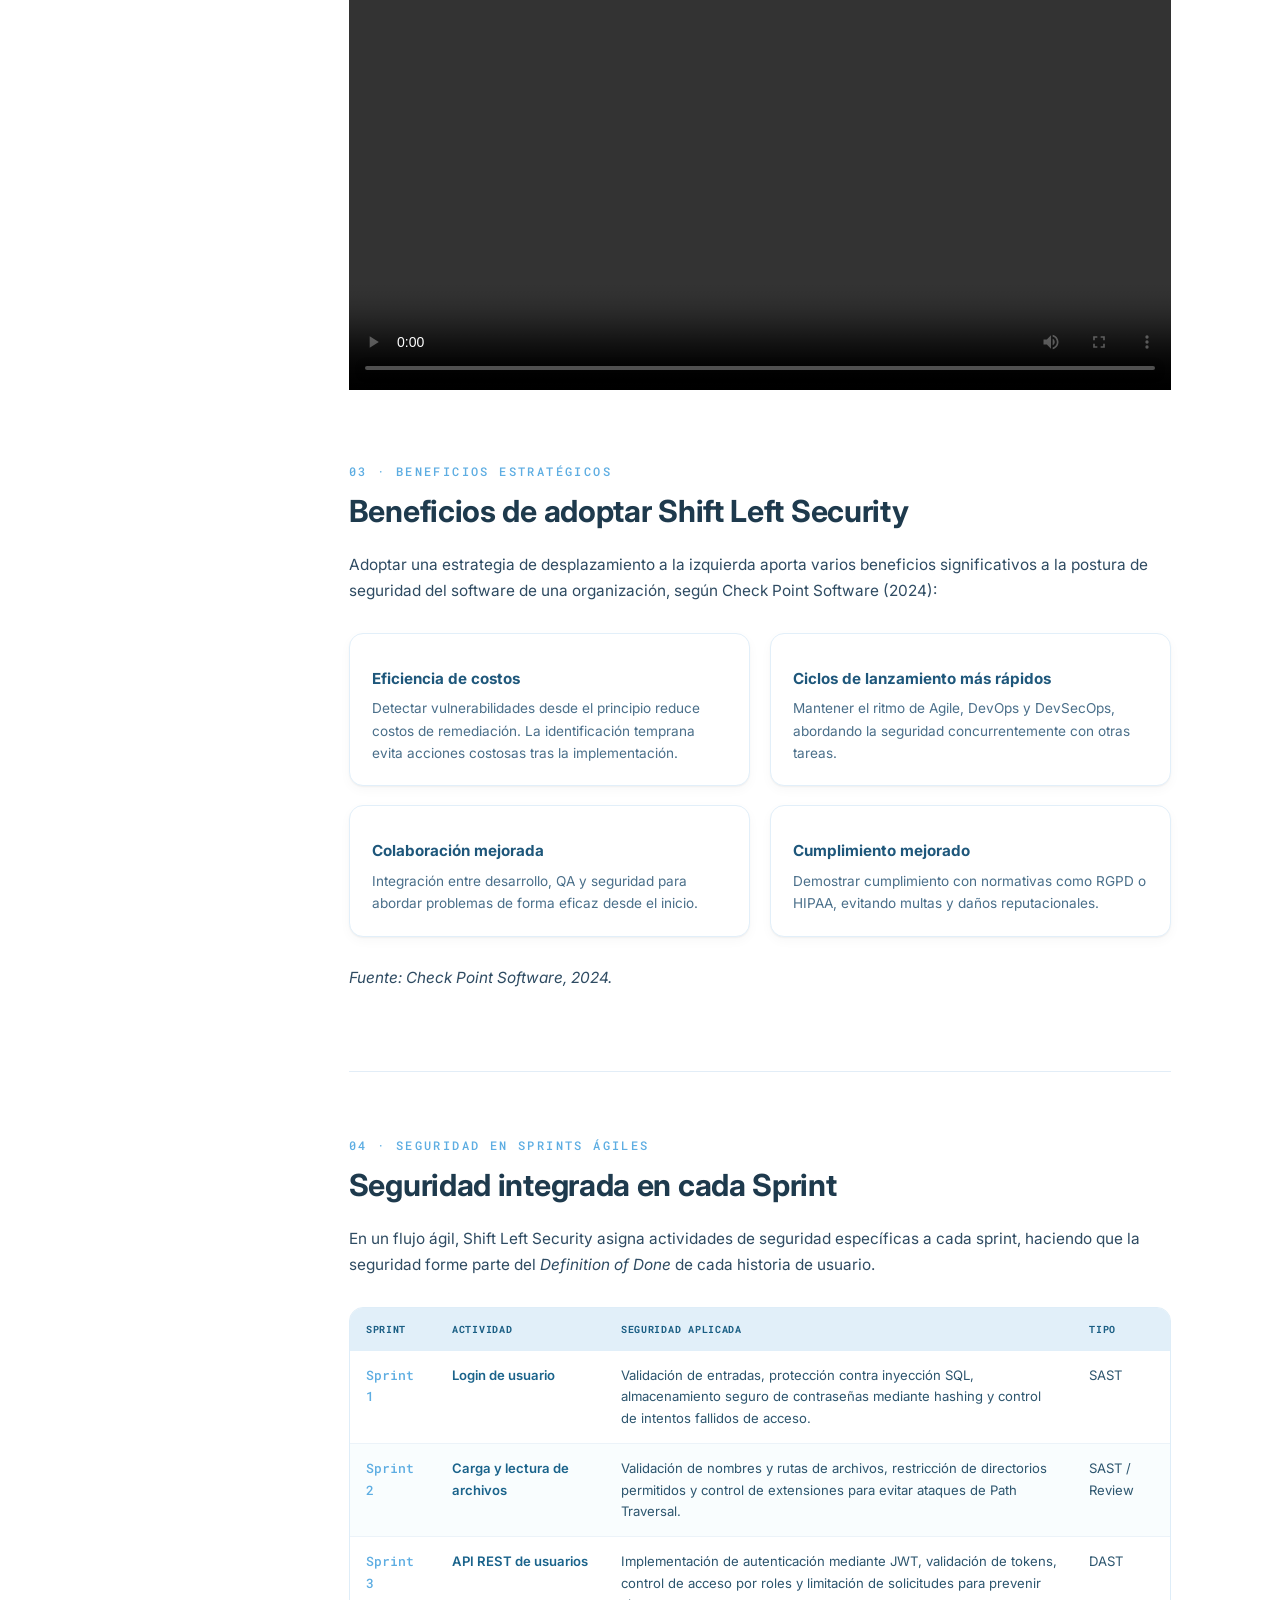
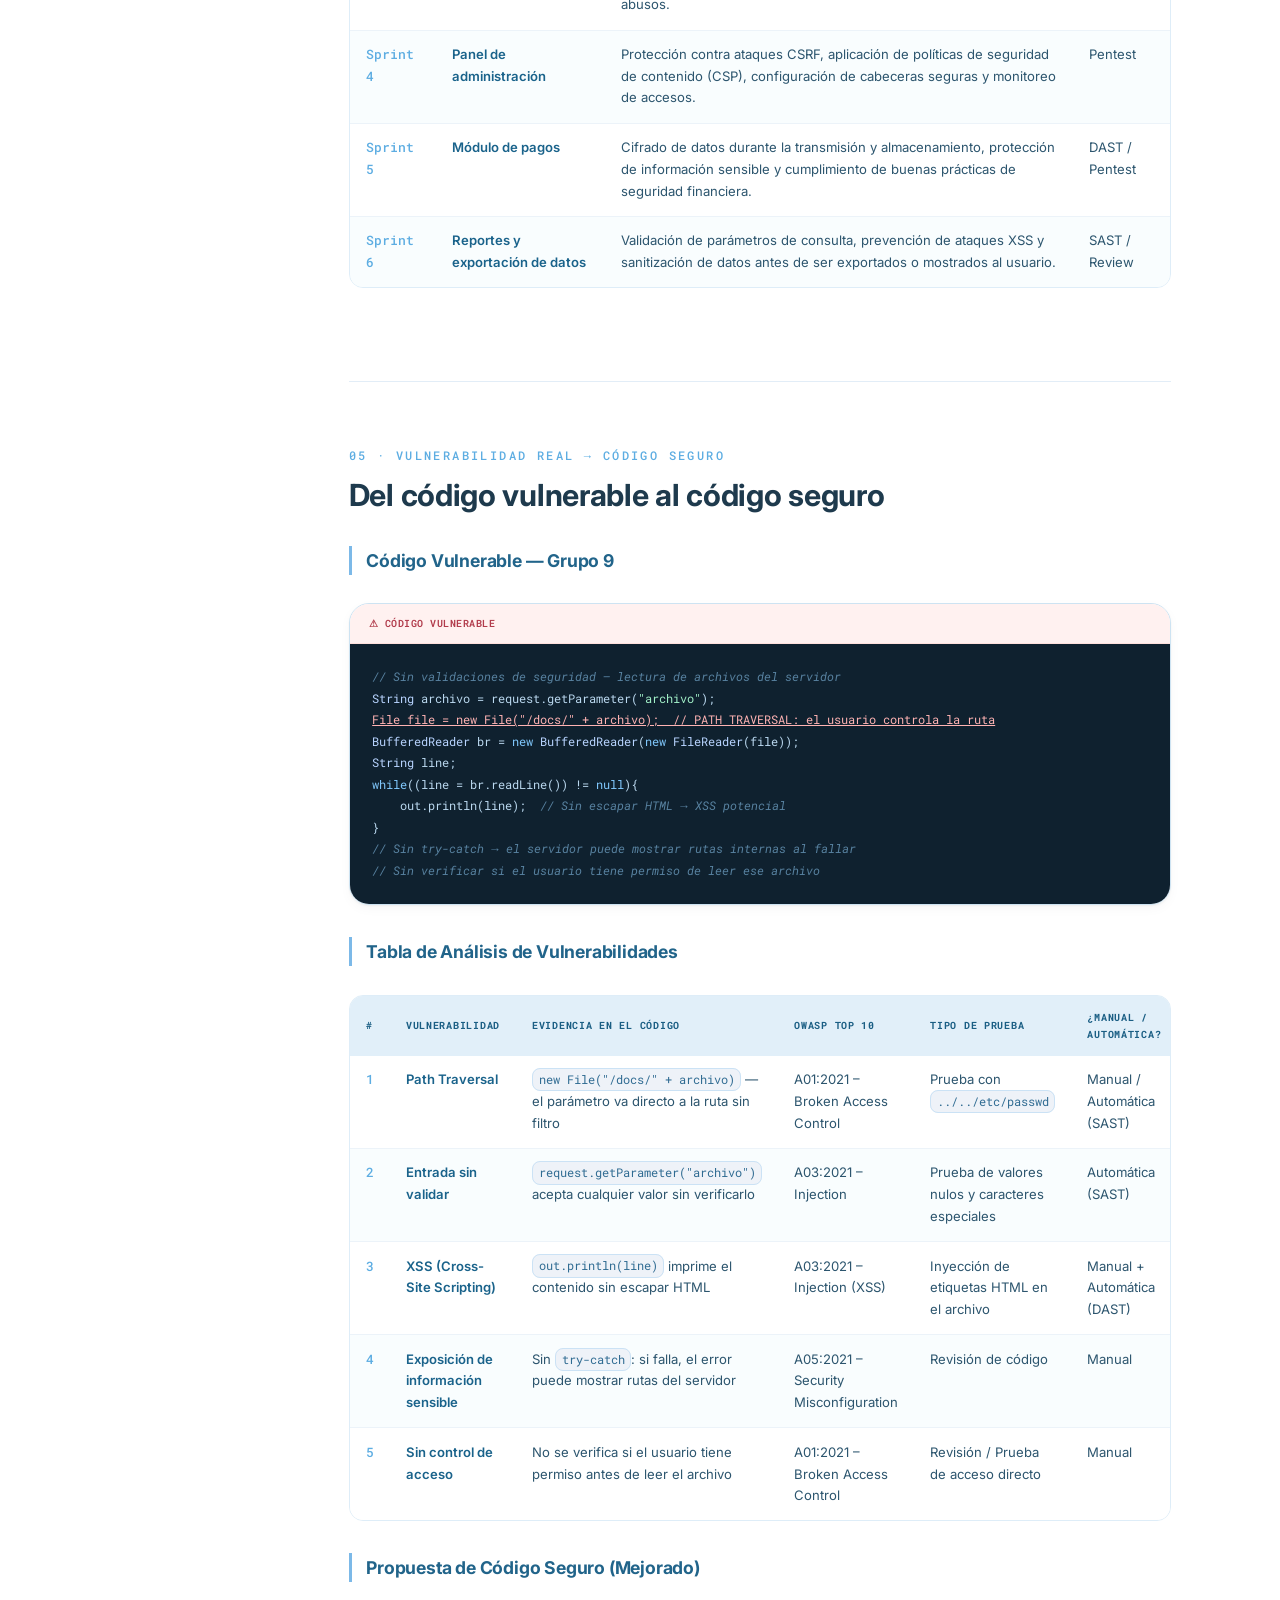
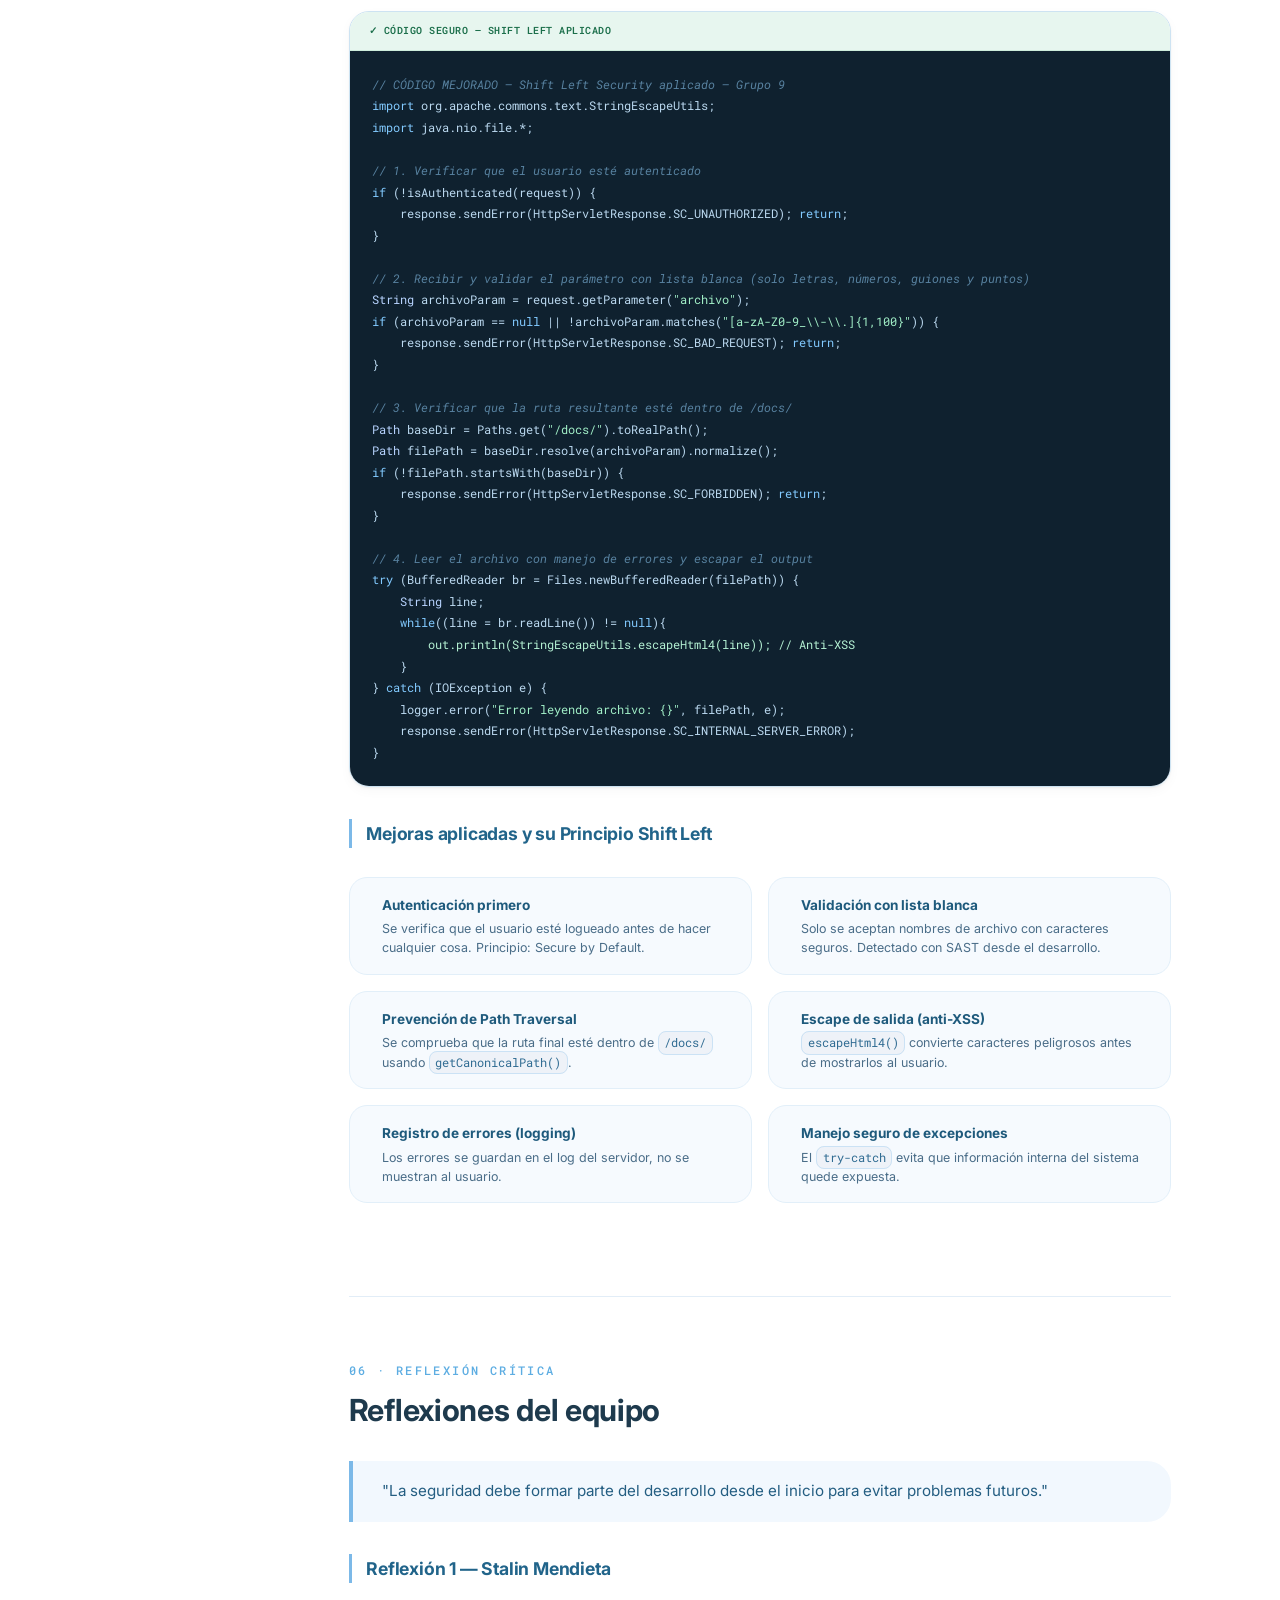
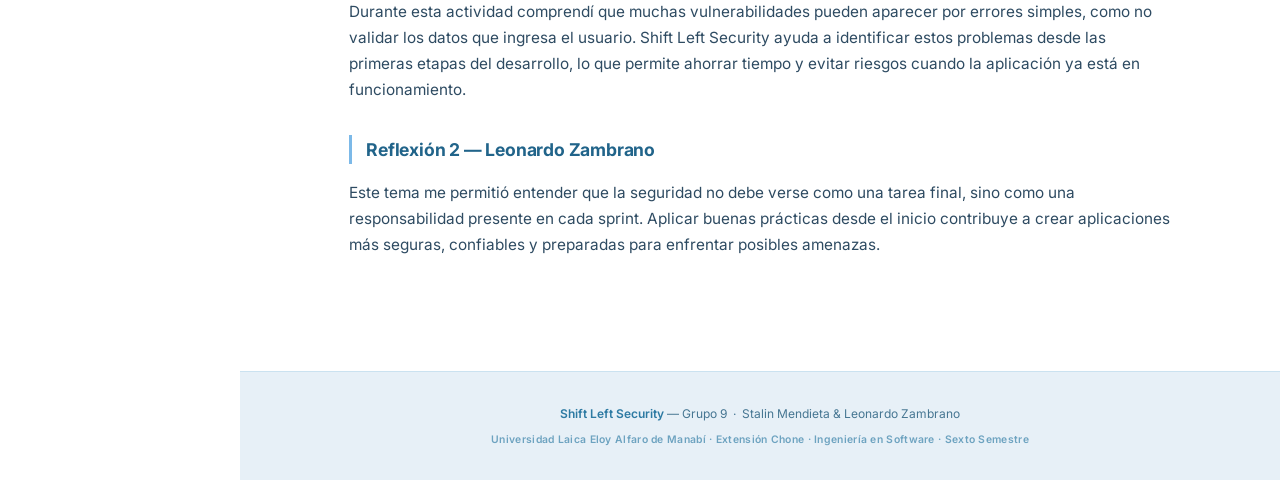
==== commit f9b1a8c2: "Update fmt.Println to output 'Goodbye World'" ====
--- a/index.html
+++ b/index.html
@@ -379,27 +379,27 @@
   <span class="section-subhead">Mejoras aplicadas y su Principio Shift Left</span>
   <div class="mejoras">
     <div class="mejora">
-      <span class="mejora-icon">🔐</span>
+      <span class="mejora-icon"></span>
       <div><strong>Autenticación primero</strong><p>Se verifica que el usuario esté logueado antes de hacer cualquier cosa. Principio: Secure by Default.</p></div>
     </div>
     <div class="mejora">
-      <span class="mejora-icon">✅</span>
+      <span class="mejora-icon"></span>
       <div><strong>Validación con lista blanca</strong><p>Solo se aceptan nombres de archivo con caracteres seguros. Detectado con SAST desde el desarrollo.</p></div>
     </div>
     <div class="mejora">
-      <span class="mejora-icon">🛡️</span>
+      <span class="mejora-icon"></span>
       <div><strong>Prevención de Path Traversal</strong><p>Se comprueba que la ruta final esté dentro de <code class="ic">/docs/</code> usando <code class="ic">getCanonicalPath()</code>.</p></div>
     </div>
     <div class="mejora">
-      <span class="mejora-icon">🔏</span>
+      <span class="mejora-icon"></span>
       <div><strong>Escape de salida (anti-XSS)</strong><p><code class="ic">escapeHtml4()</code> convierte caracteres peligrosos antes de mostrarlos al usuario.</p></div>
     </div>
     <div class="mejora">
-      <span class="mejora-icon">📝</span>
+      <span class="mejora-icon"></span>
       <div><strong>Registro de errores (logging)</strong><p>Los errores se guardan en el log del servidor, no se muestran al usuario.</p></div>
     </div>
     <div class="mejora">
-      <span class="mejora-icon">⚠️</span>
+      <span class="mejora-icon"></span>
       <div><strong>Manejo seguro de excepciones</strong><p>El <code class="ic">try-catch</code> evita que información interna del sistema quede expuesta.</p></div>
     </div>
   </div>
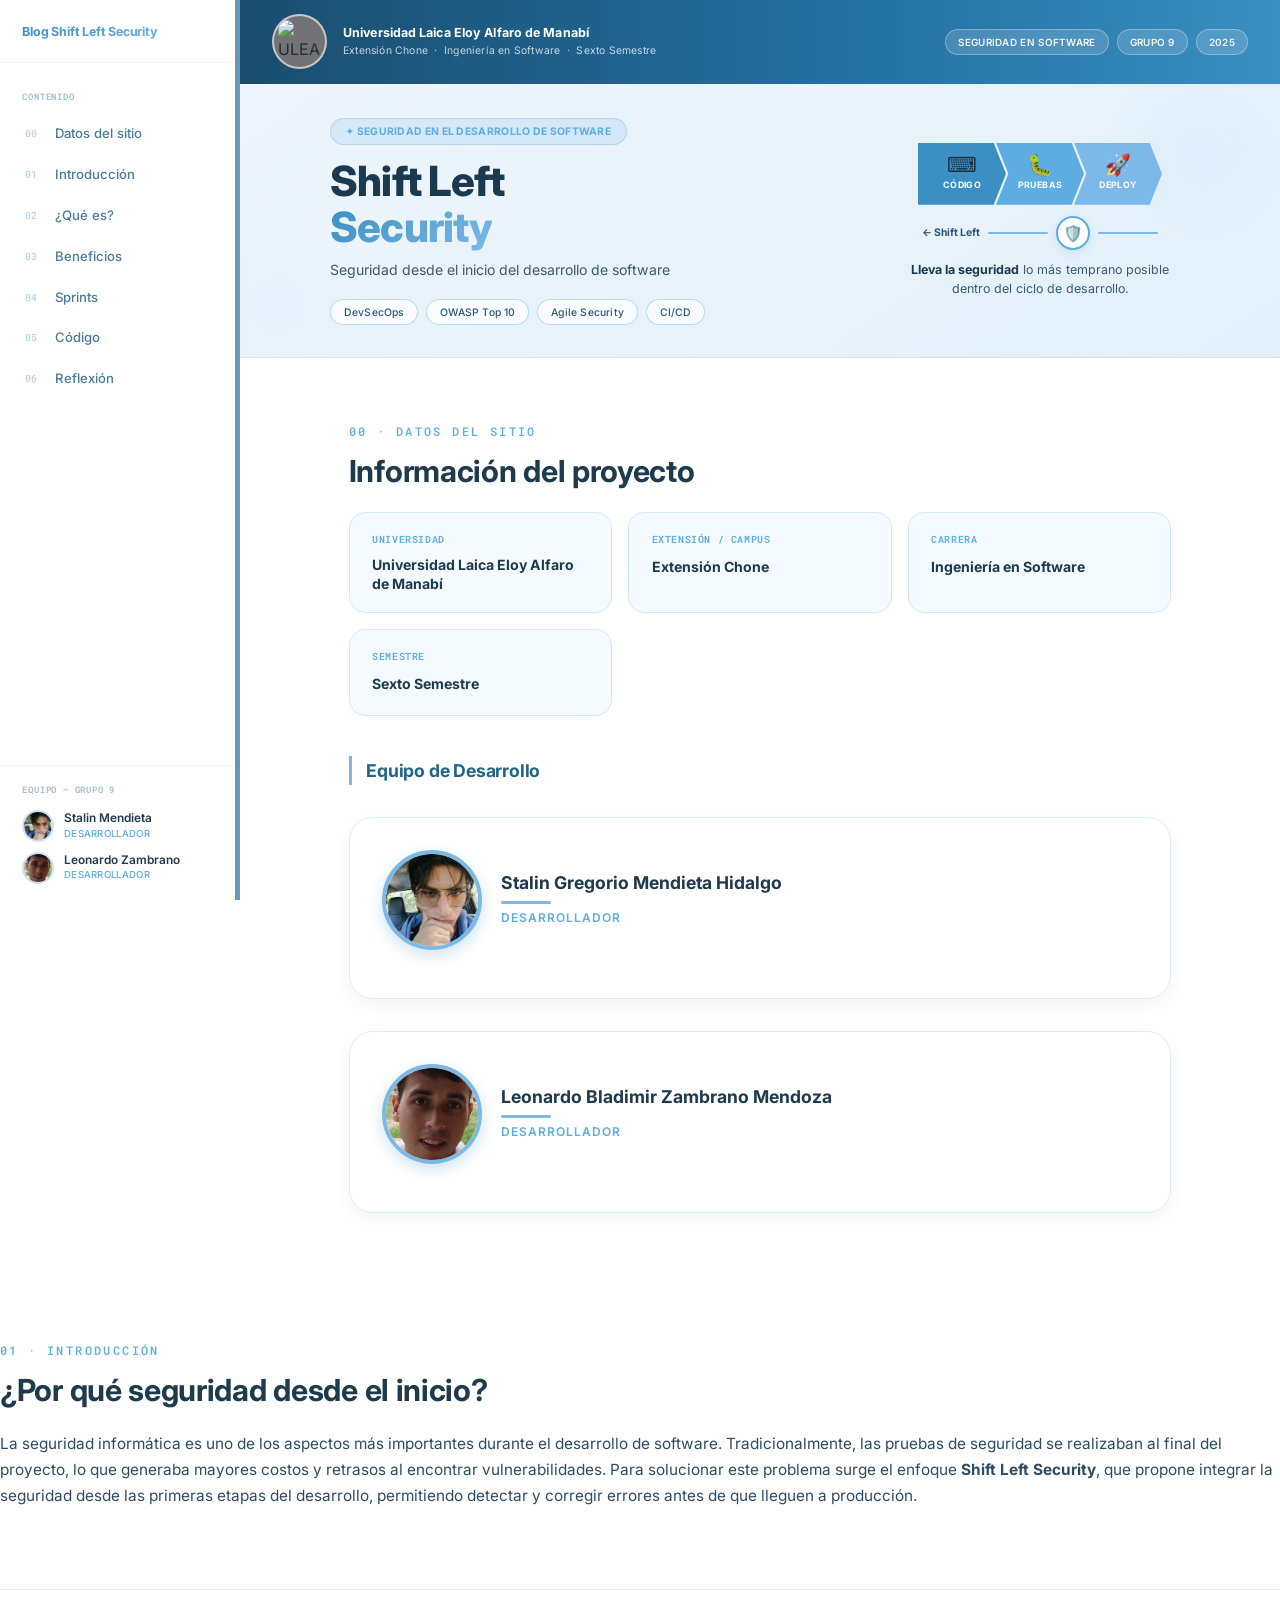
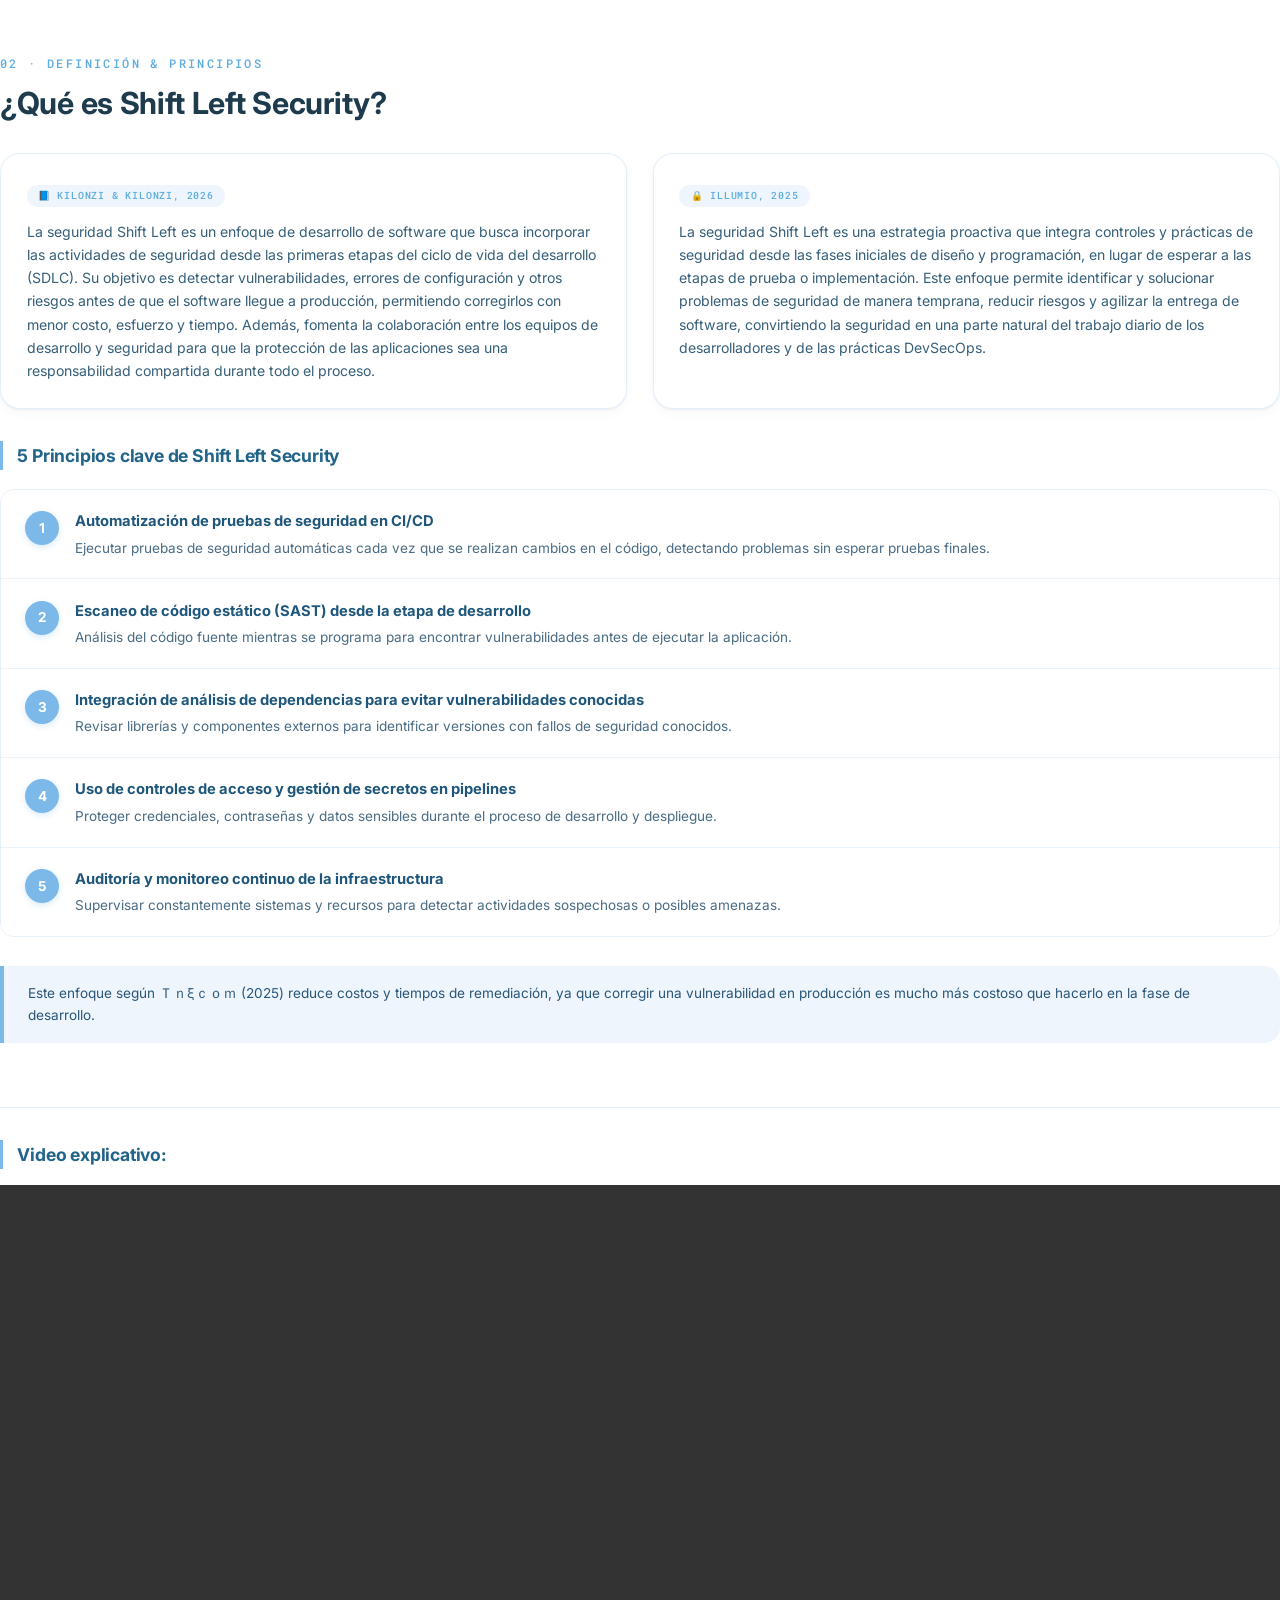
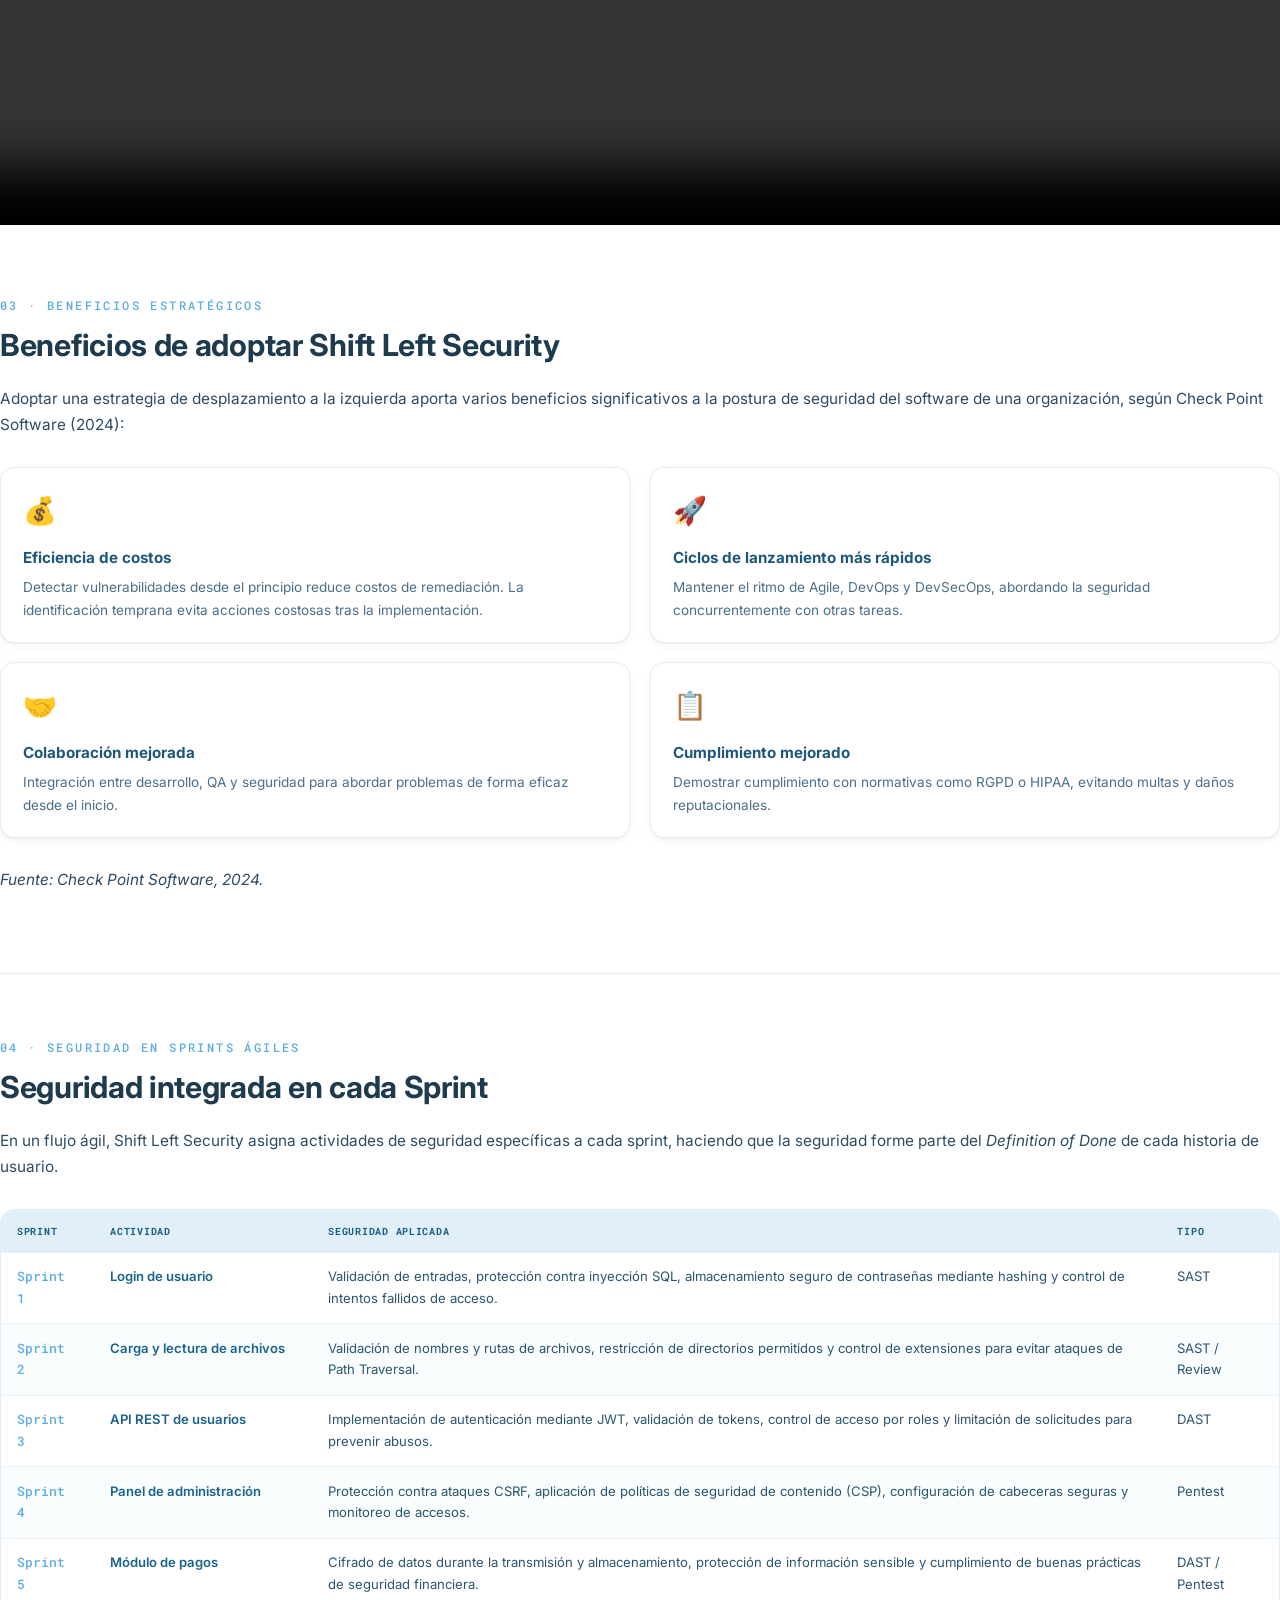
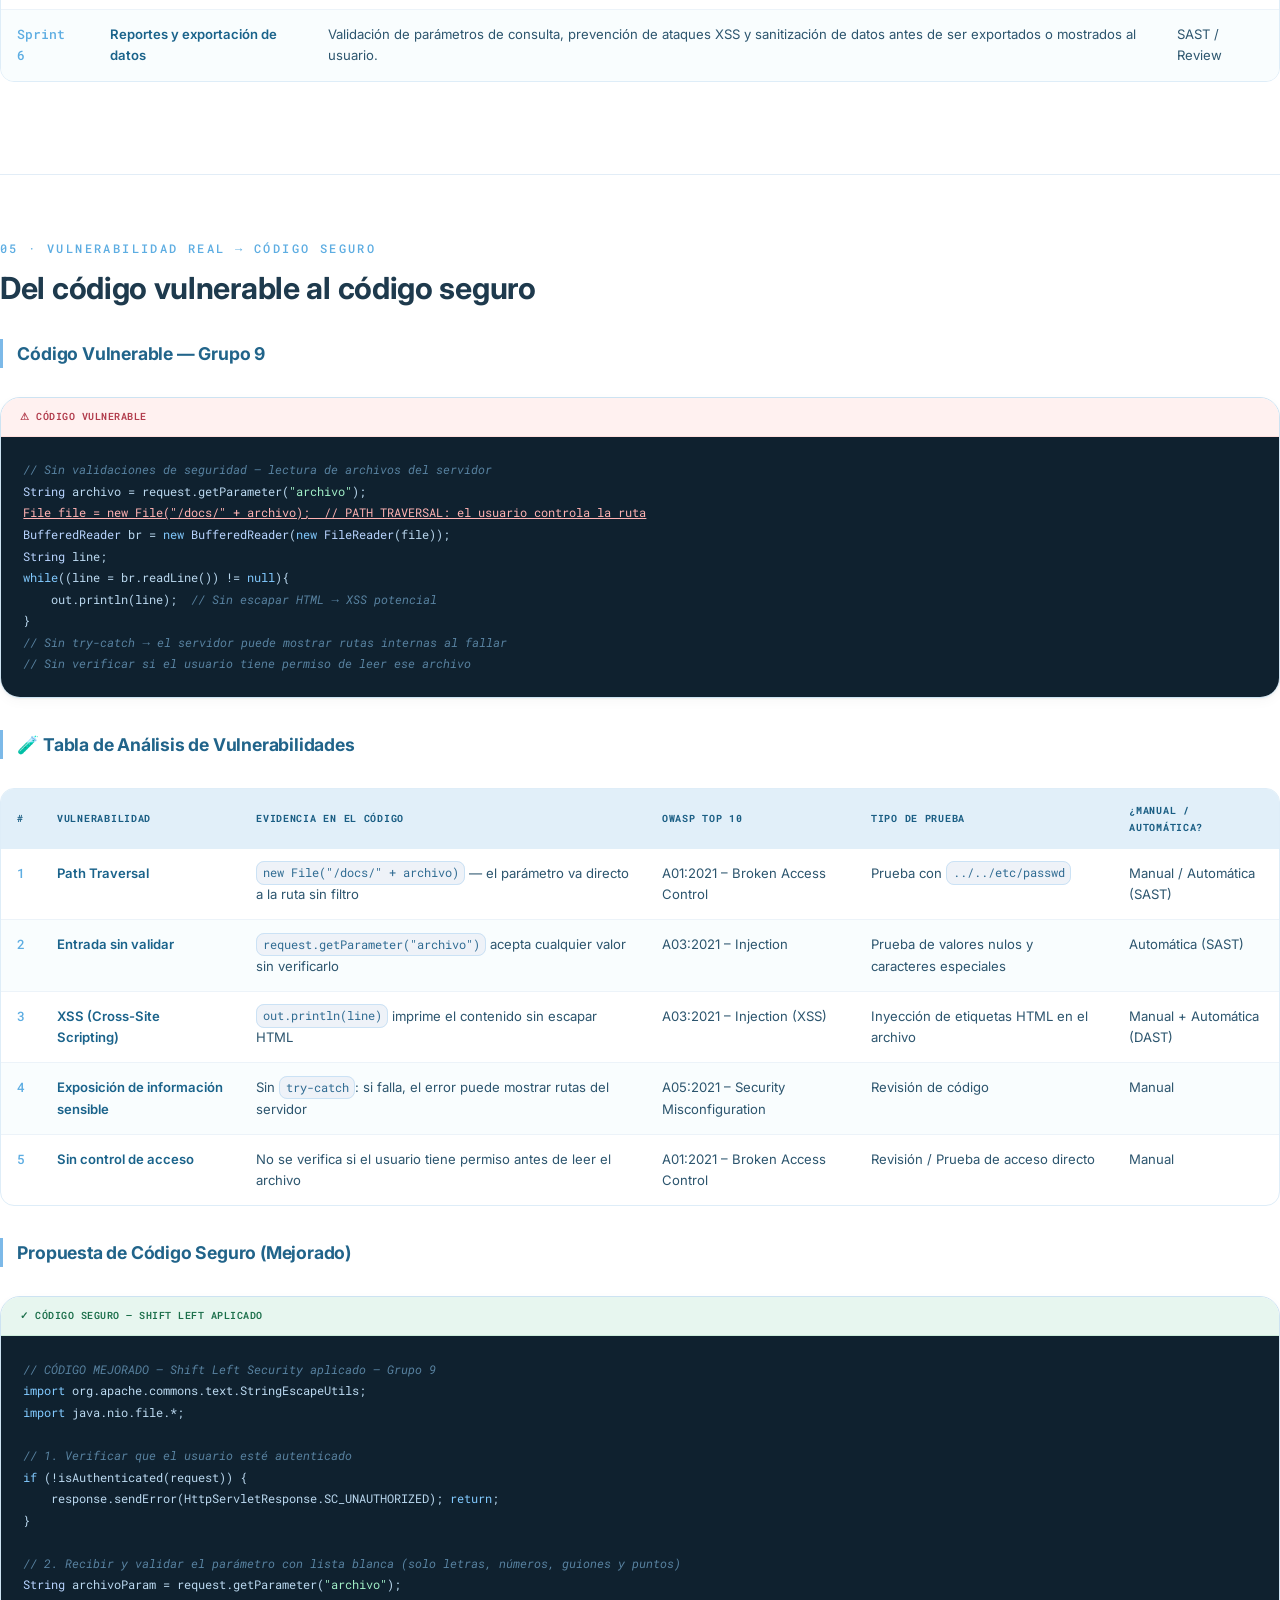
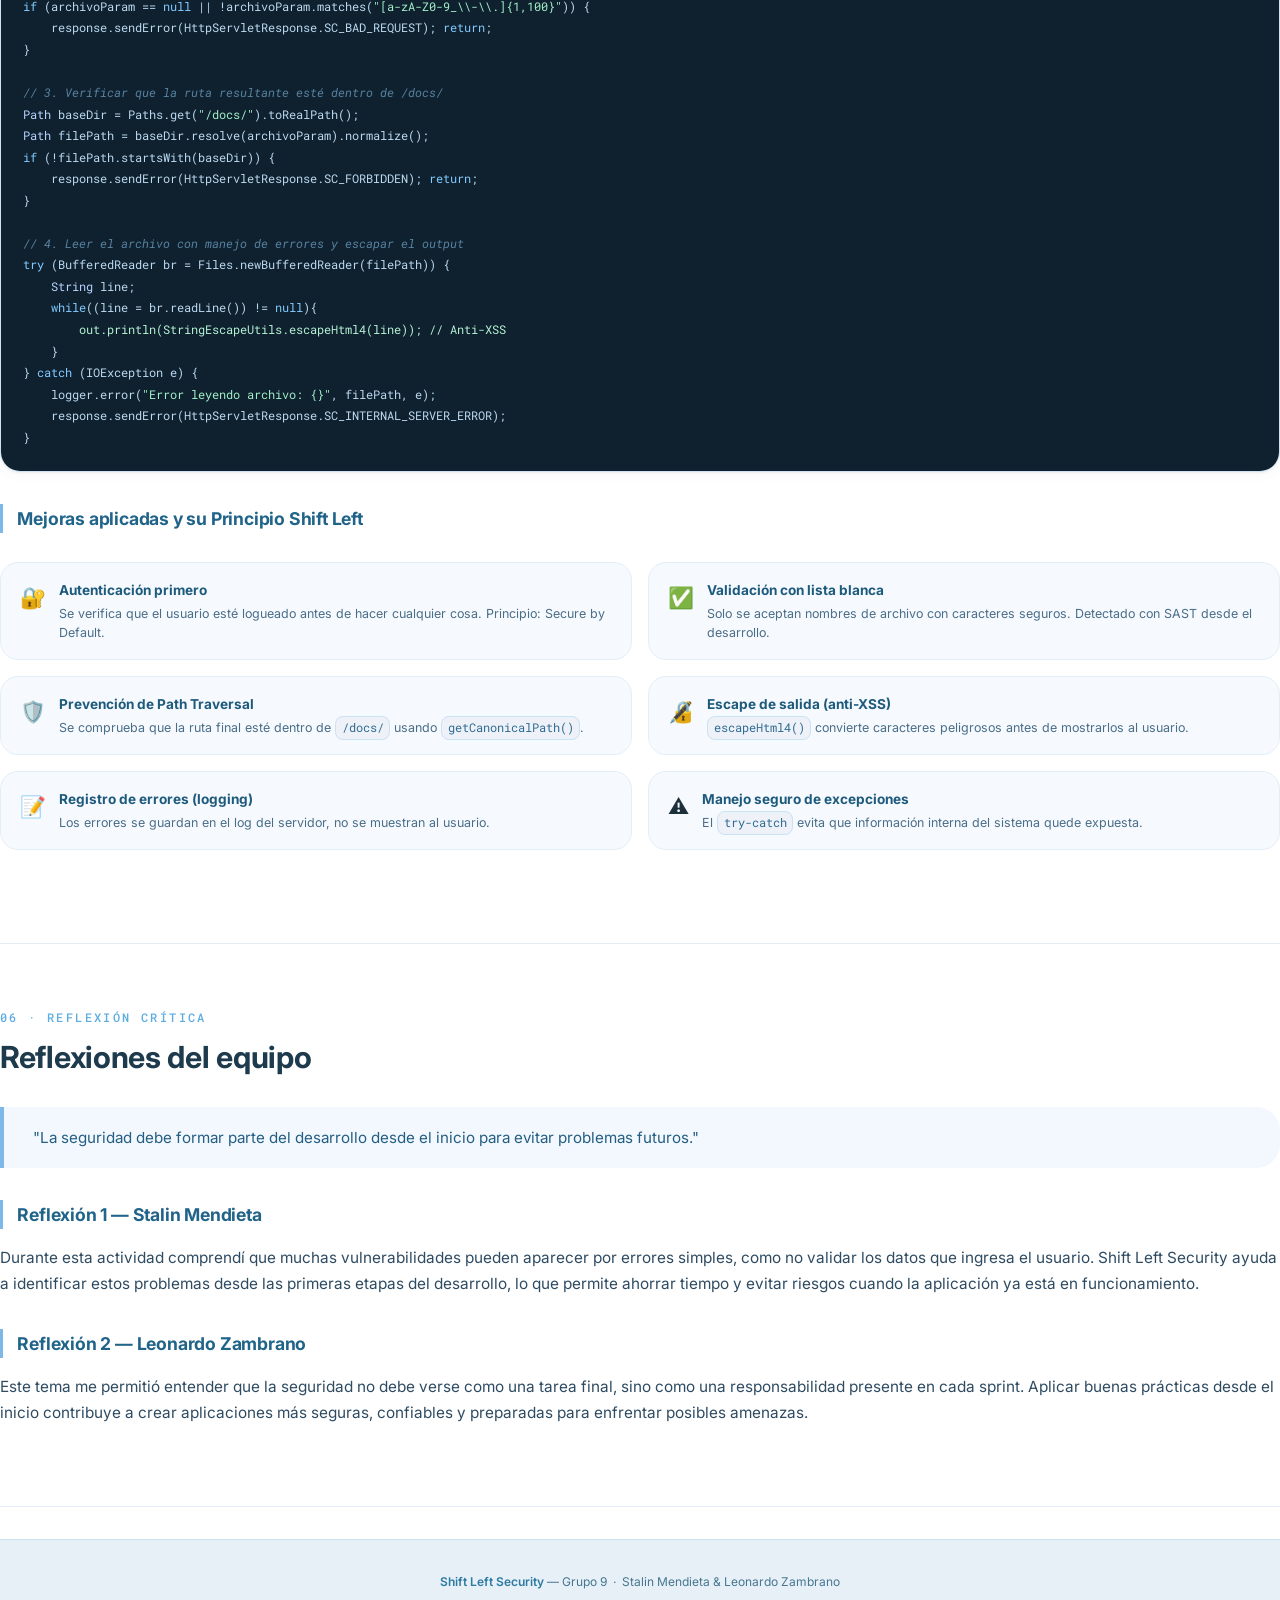
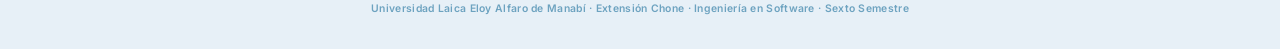
==== commit 39c7fbcc: "Update index.html" ====
--- a/index.html
+++ b/index.html
@@ -163,13 +163,7 @@
               <div class="author-role">Desarrollador</div>
             </div>
           </div>
-          <p class="author-bio">
-            Estudiante de Ingeniería en Software apasionado por la tecnología, el desarrollo web y la inteligencia artificial. Me gusta aprender nuevas herramientas, enfrentar desafíos de programación y participar en proyectos que me permitan mejorar mis habilidades técnicas. Mi objetivo es seguir creciendo como desarrollador y adquirir experiencia en áreas como desarrollo full stack, bases de datos y tecnologías innovadoras que aporten soluciones útiles a las personas.
-          </p>
-          <div class="author-tags">
-            <span class="author-tag">SQL</span>
-            <span class="author-tag">Backend</span>
-            <span class="author-tag">IA</span>
+         
           </div>
         </div>
 
@@ -183,13 +177,8 @@
               <div class="author-role">Desarrollador</div>
             </div>
           </div>
-          <p class="author-bio">
-            Estudiante de Ingeniería en Software con enfoque en desarrollo web. Apasionado por la creación de sitios y aplicaciones web funcionales, intuitivas y orientadas a la experiencia del usuario. Interesado en la aplicación de buenas prácticas de programación, el diseño de interfaces modernas y el desarrollo de soluciones eficientes para entornos digitales. Su perfil profesional se orienta hacia el desarrollo frontend y backend, así como la construcción de aplicaciones web escalables y de alto rendimiento.
-          </p>
-          <div class="author-tags">
-            <span class="author-tag">OWASP</span>
-            <span class="author-tag">DAST</span>
-            <span class="author-tag">Agiles</span>
+          
+            
           </div>
         </div>
       </div>
@@ -240,10 +229,10 @@
       <h2>Beneficios de adoptar Shift Left Security</h2>
       <p>Adoptar una estrategia de desplazamiento a la izquierda aporta varios beneficios significativos a la postura de seguridad del software de una organización, según Check Point Software (2024):</p>
       <div class="benefits">
-        <div class="benefit-card"><span class="icon"></span><strong>Eficiencia de costos</strong><p>Detectar vulnerabilidades desde el principio reduce costos de remediación. La identificación temprana evita acciones costosas tras la implementación.</p></div>
-        <div class="benefit-card"><span class="icon"></span><strong>Ciclos de lanzamiento más rápidos</strong><p>Mantener el ritmo de Agile, DevOps y DevSecOps, abordando la seguridad concurrentemente con otras tareas.</p></div>
-        <div class="benefit-card"><span class="icon"></span><strong>Colaboración mejorada</strong><p>Integración entre desarrollo, QA y seguridad para abordar problemas de forma eficaz desde el inicio.</p></div>
-        <div class="benefit-card"><span class="icon"></span><strong>Cumplimiento mejorado</strong><p>Demostrar cumplimiento con normativas como RGPD o HIPAA, evitando multas y daños reputacionales.</p></div>
+        <div class="benefit-card"><span class="icon">💰</span><strong>Eficiencia de costos</strong><p>Detectar vulnerabilidades desde el principio reduce costos de remediación. La identificación temprana evita acciones costosas tras la implementación.</p></div>
+        <div class="benefit-card"><span class="icon">🚀</span><strong>Ciclos de lanzamiento más rápidos</strong><p>Mantener el ritmo de Agile, DevOps y DevSecOps, abordando la seguridad concurrentemente con otras tareas.</p></div>
+        <div class="benefit-card"><span class="icon">🤝</span><strong>Colaboración mejorada</strong><p>Integración entre desarrollo, QA y seguridad para abordar problemas de forma eficaz desde el inicio.</p></div>
+        <div class="benefit-card"><span class="icon">📋</span><strong>Cumplimiento mejorado</strong><p>Demostrar cumplimiento con normativas como RGPD o HIPAA, evitando multas y daños reputacionales.</p></div>
       </div>
       <p class="cite-small">Fuente: Check Point Software, 2024.</p>
     </div>
@@ -288,7 +277,7 @@
 <span class="cmt">// Sin verificar si el usuario tiene permiso de leer ese archivo</span></pre>
   </div>
 
-  <span class="section-subhead"> Tabla de Análisis de Vulnerabilidades</span>
+  <span class="section-subhead">🧪 Tabla de Análisis de Vulnerabilidades</span>
   <div class="table-wrap">
     <table>
       <thead>
@@ -379,27 +368,27 @@
   <span class="section-subhead">Mejoras aplicadas y su Principio Shift Left</span>
   <div class="mejoras">
     <div class="mejora">
-      <span class="mejora-icon"></span>
+      <span class="mejora-icon">🔐</span>
       <div><strong>Autenticación primero</strong><p>Se verifica que el usuario esté logueado antes de hacer cualquier cosa. Principio: Secure by Default.</p></div>
     </div>
     <div class="mejora">
-      <span class="mejora-icon"></span>
+      <span class="mejora-icon">✅</span>
       <div><strong>Validación con lista blanca</strong><p>Solo se aceptan nombres de archivo con caracteres seguros. Detectado con SAST desde el desarrollo.</p></div>
     </div>
     <div class="mejora">
-      <span class="mejora-icon"></span>
+      <span class="mejora-icon">🛡️</span>
       <div><strong>Prevención de Path Traversal</strong><p>Se comprueba que la ruta final esté dentro de <code class="ic">/docs/</code> usando <code class="ic">getCanonicalPath()</code>.</p></div>
     </div>
     <div class="mejora">
-      <span class="mejora-icon"></span>
+      <span class="mejora-icon">🔏</span>
       <div><strong>Escape de salida (anti-XSS)</strong><p><code class="ic">escapeHtml4()</code> convierte caracteres peligrosos antes de mostrarlos al usuario.</p></div>
     </div>
     <div class="mejora">
-      <span class="mejora-icon"></span>
+      <span class="mejora-icon">📝</span>
       <div><strong>Registro de errores (logging)</strong><p>Los errores se guardan en el log del servidor, no se muestran al usuario.</p></div>
     </div>
     <div class="mejora">
-      <span class="mejora-icon"></span>
+      <span class="mejora-icon">⚠️</span>
       <div><strong>Manejo seguro de excepciones</strong><p>El <code class="ic">try-catch</code> evita que información interna del sistema quede expuesta.</p></div>
     </div>
   </div>
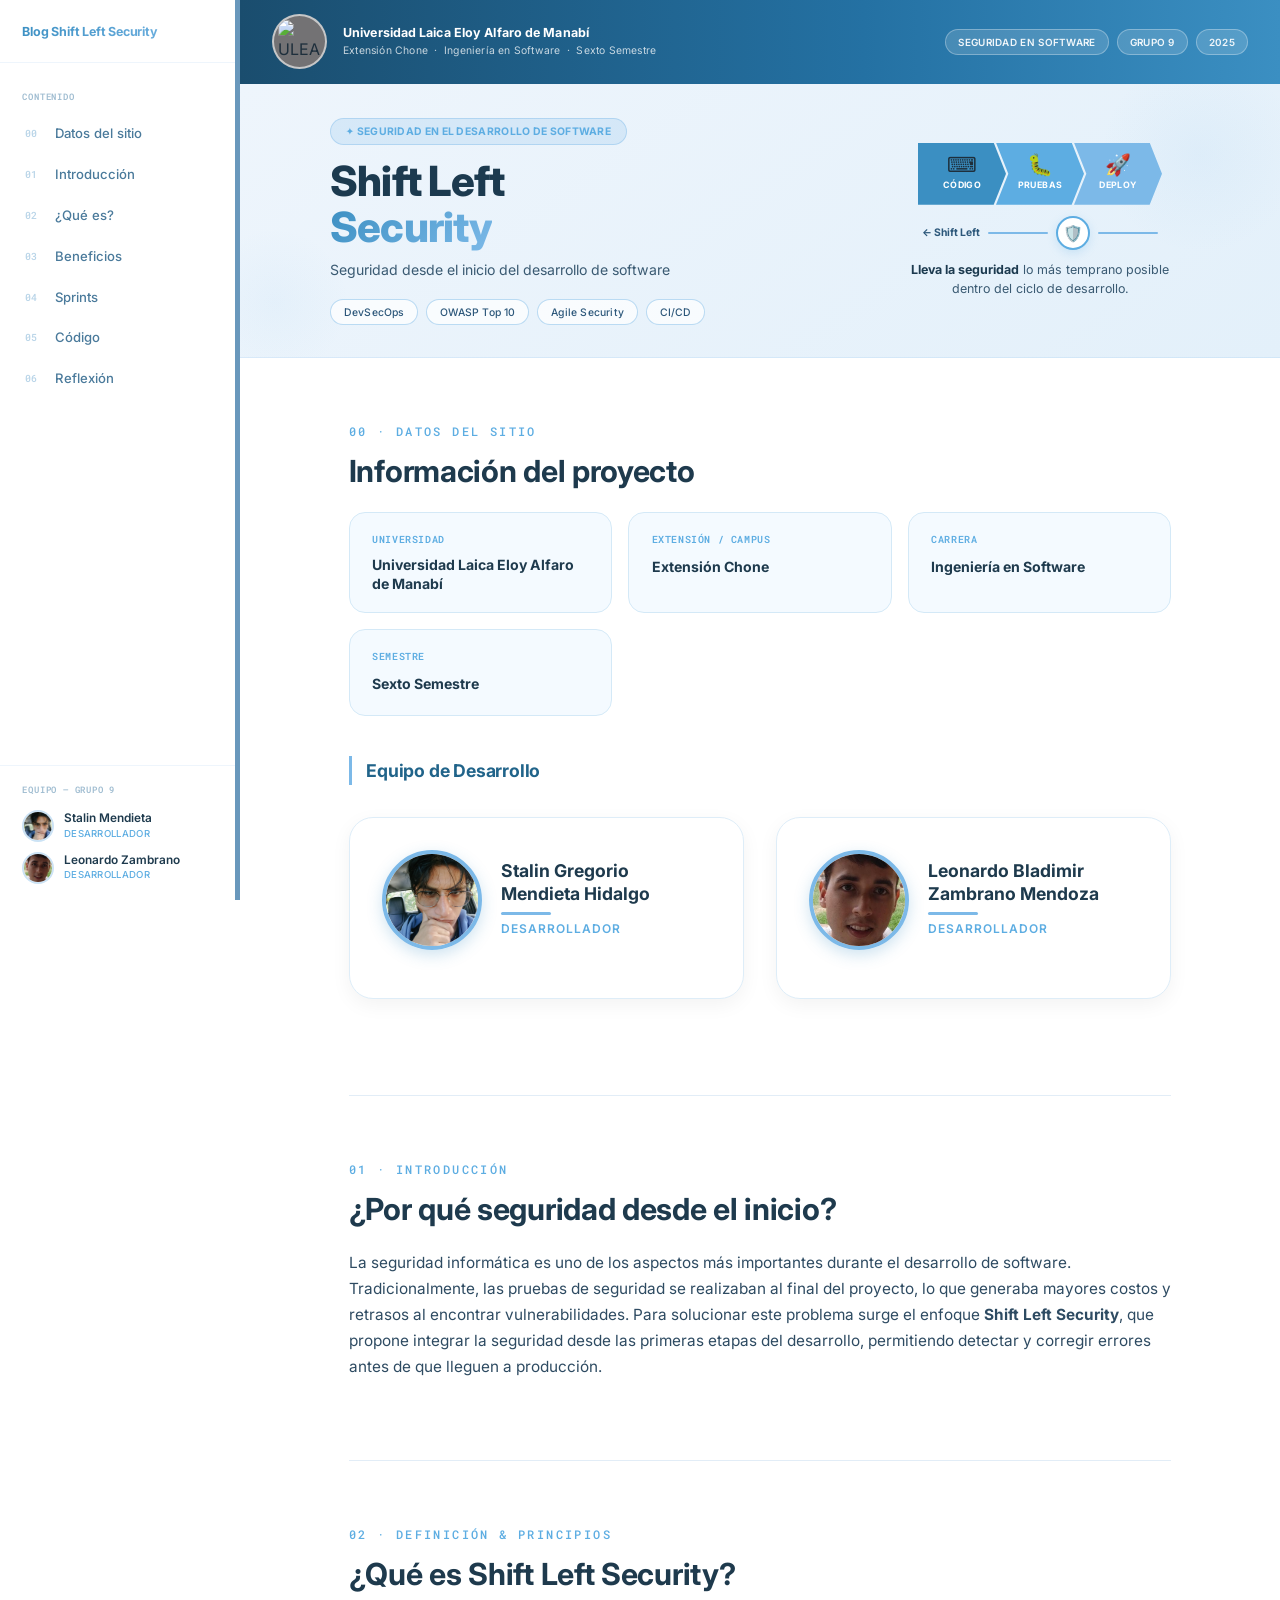
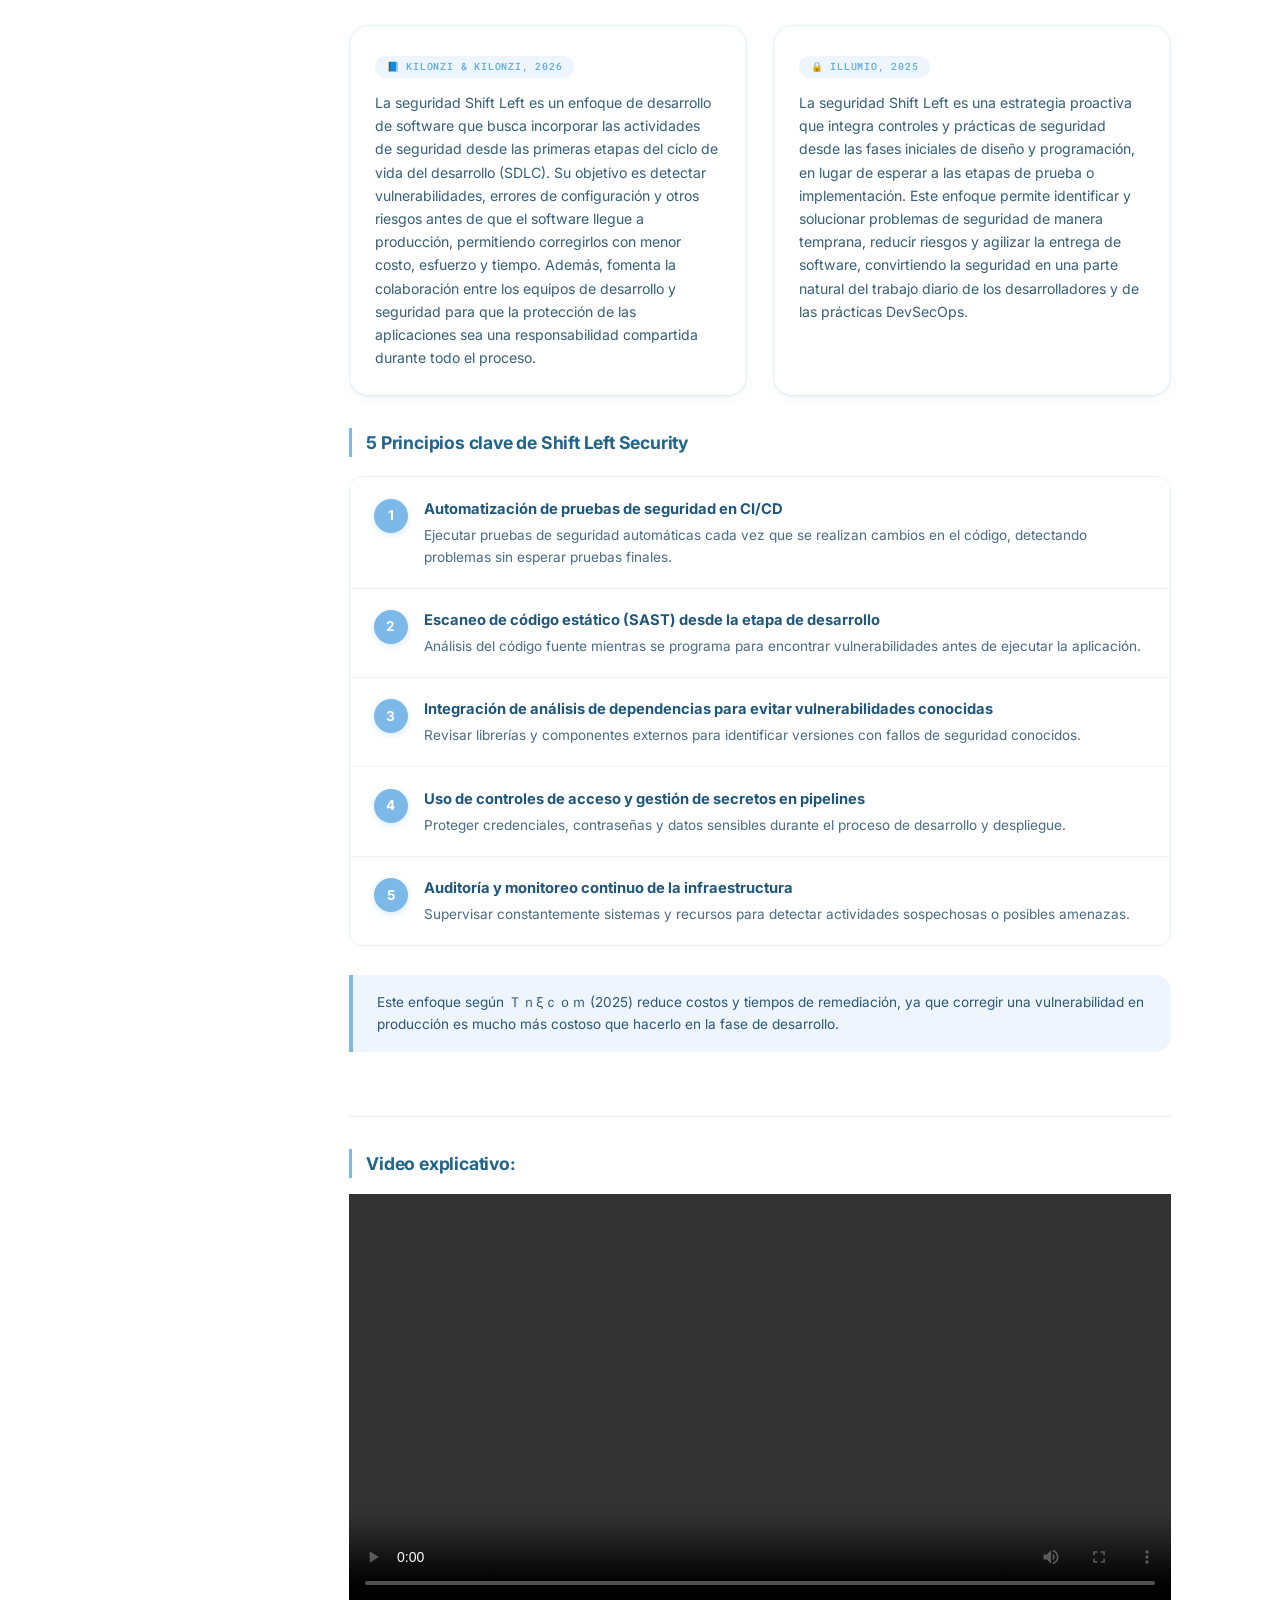
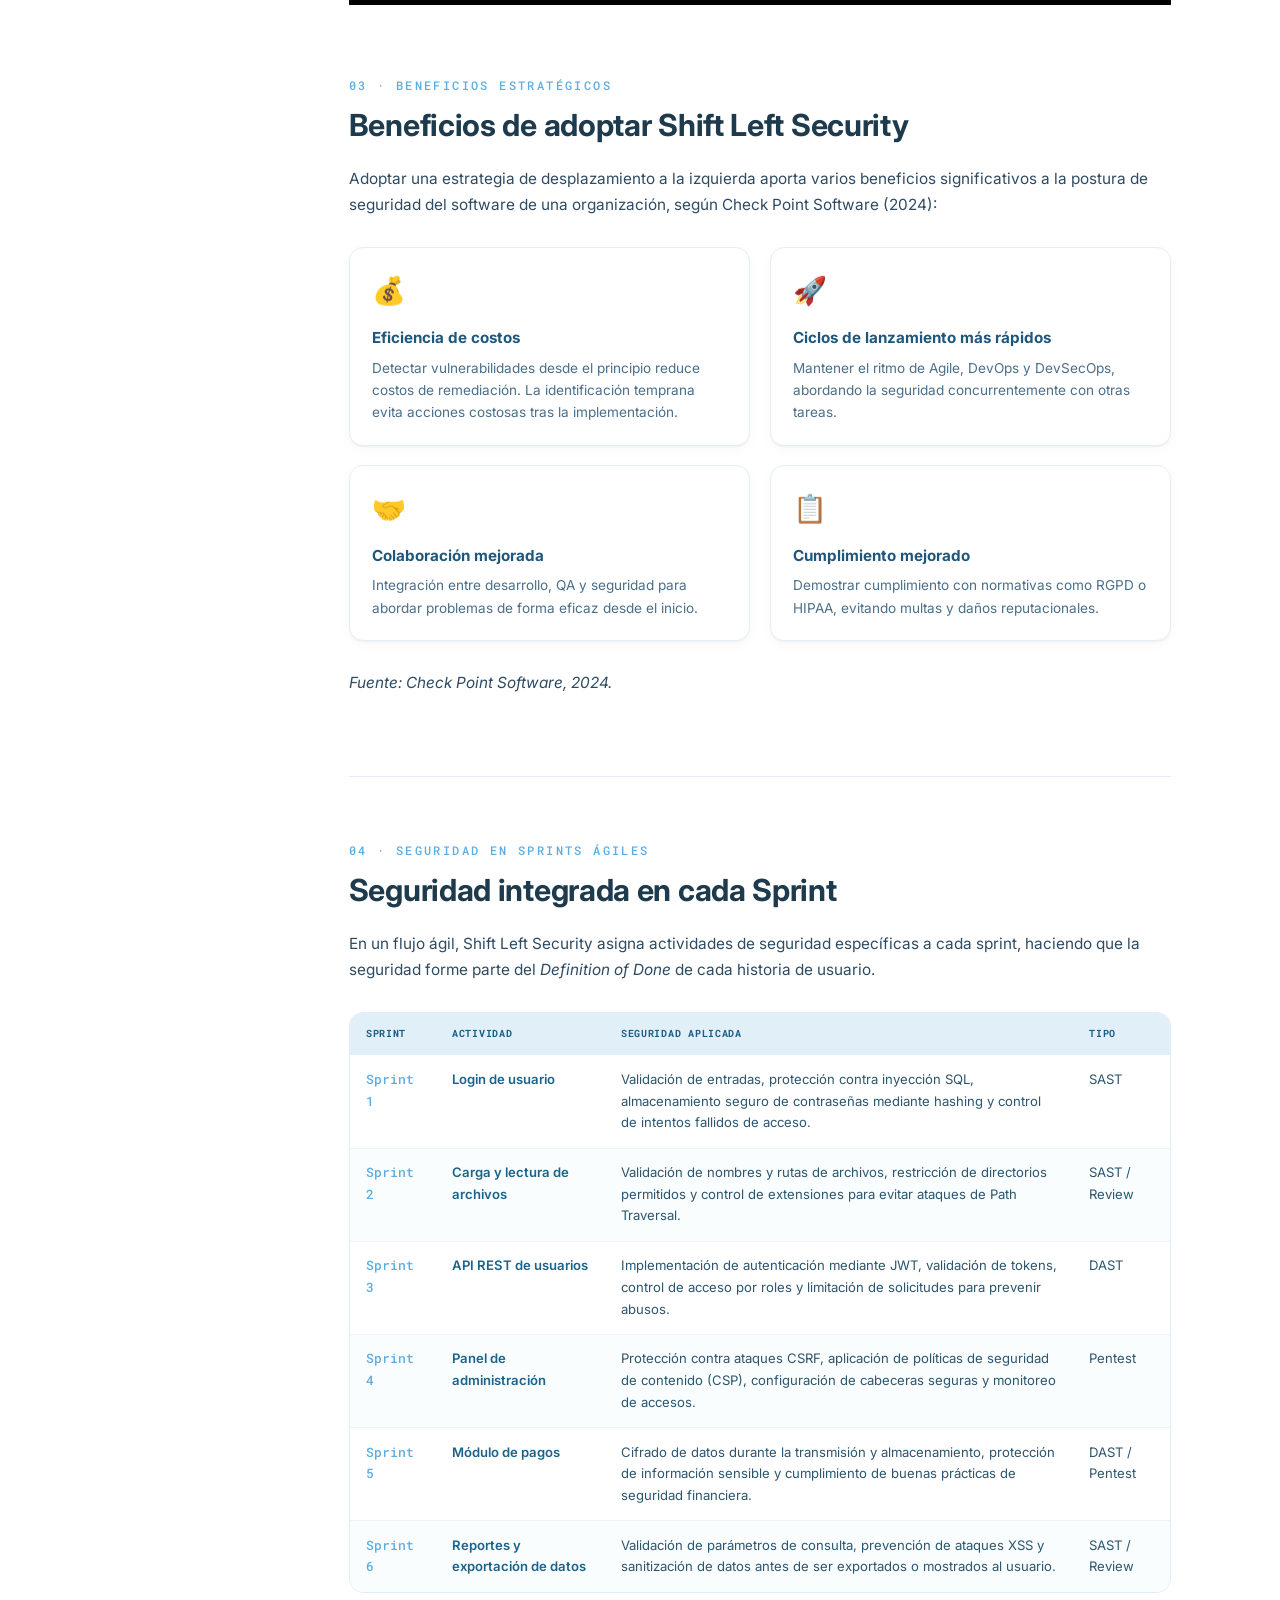
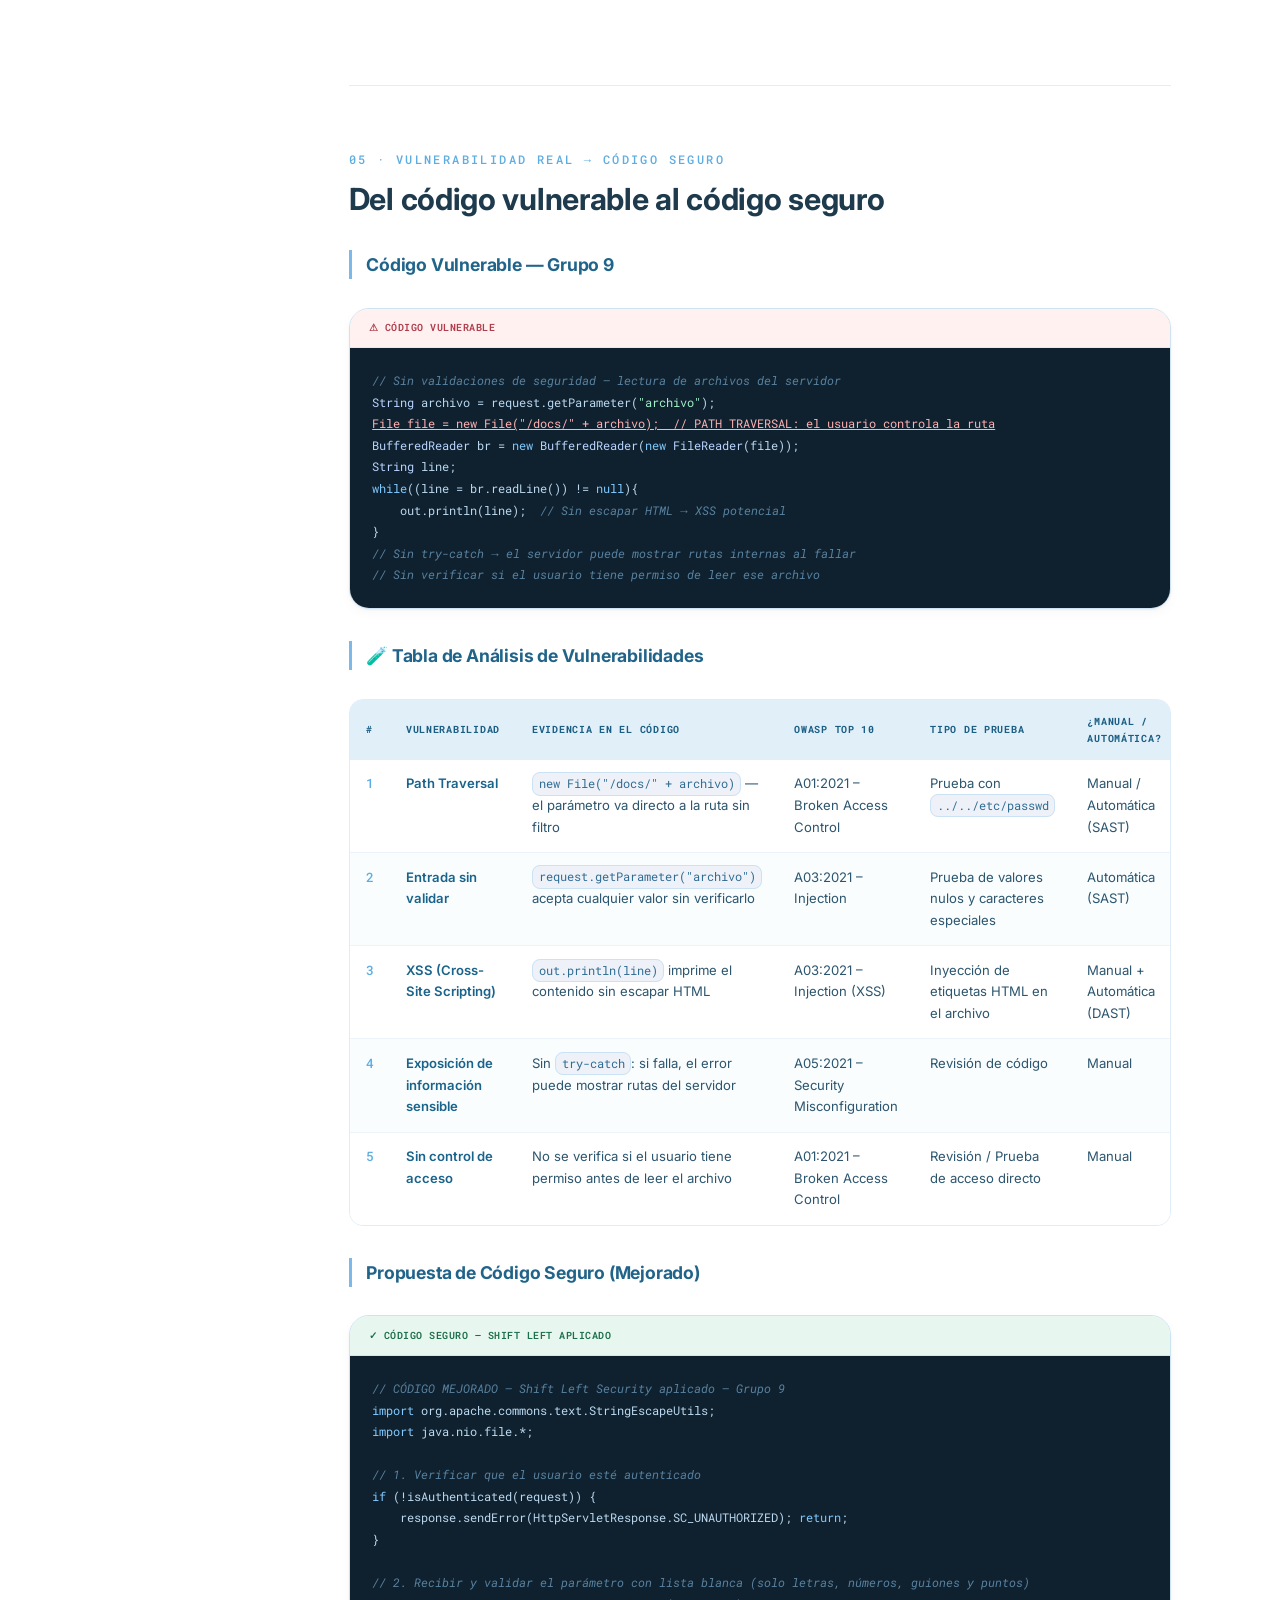
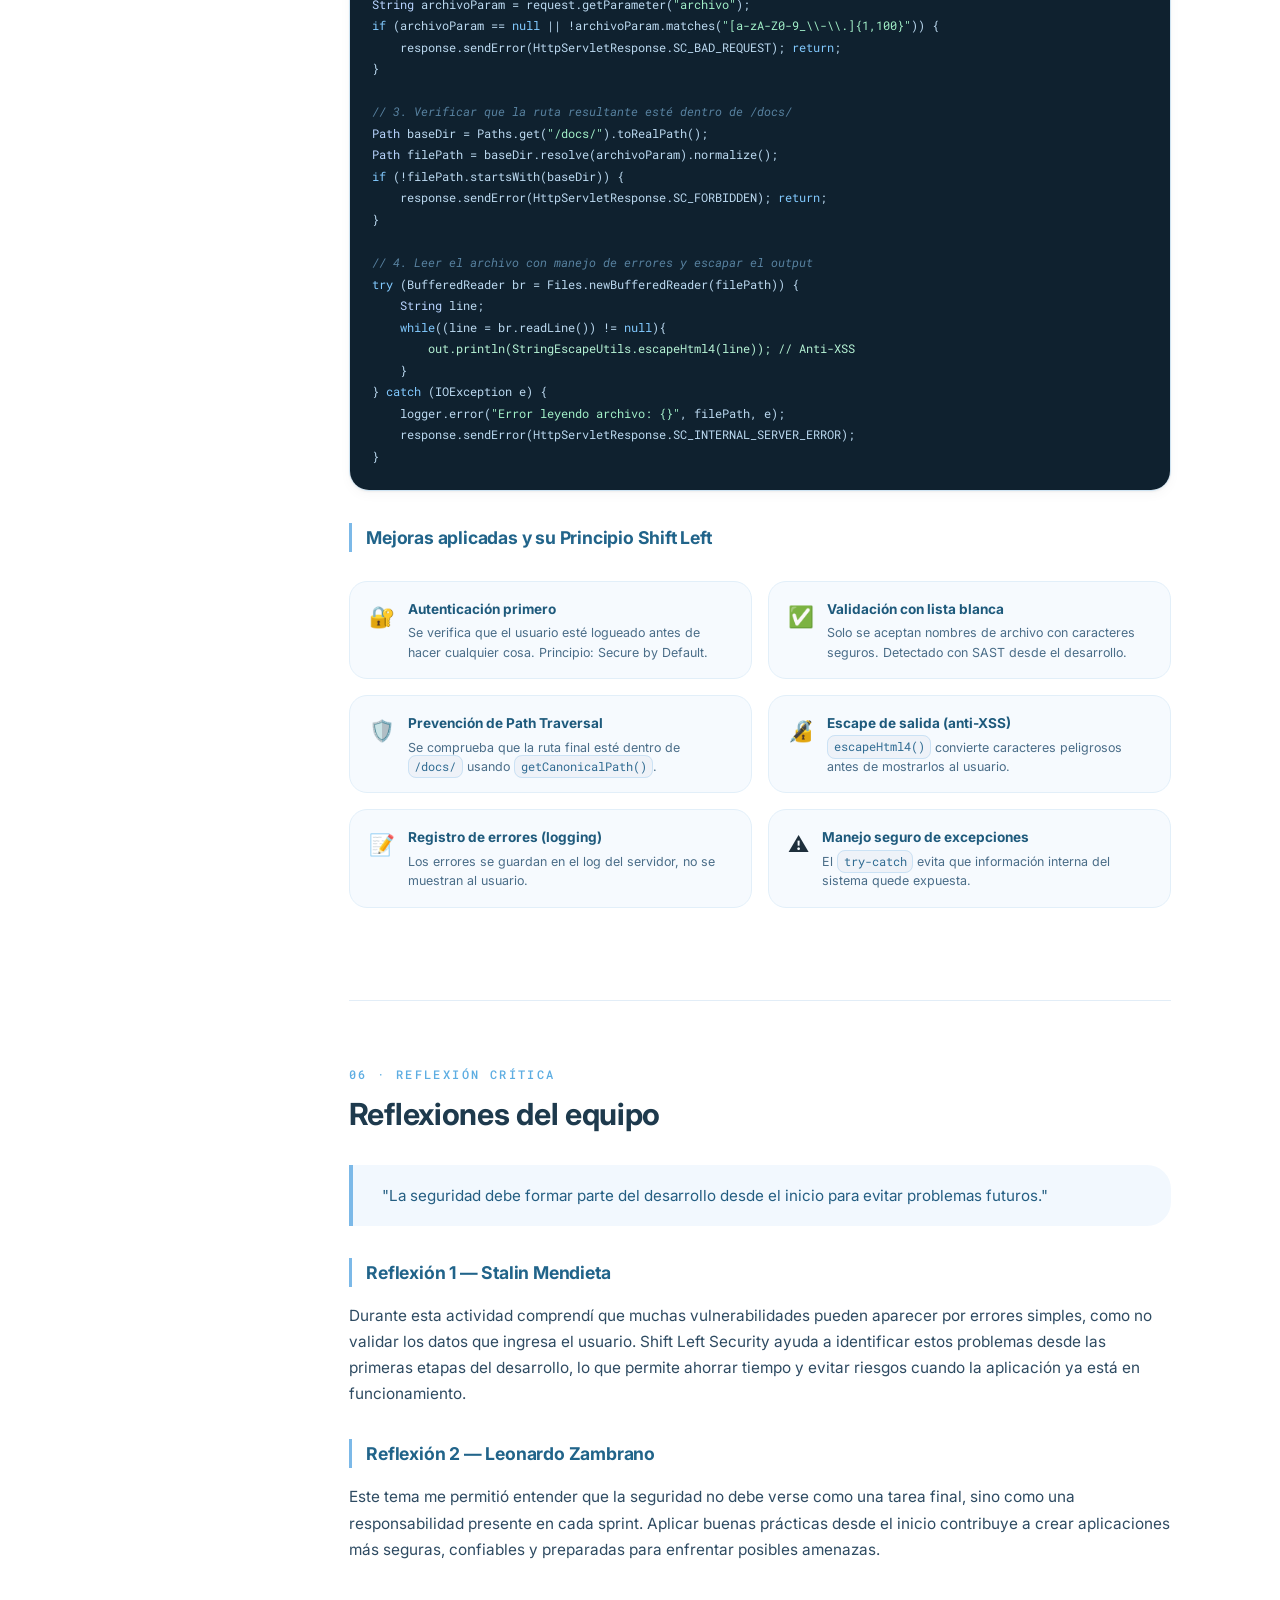
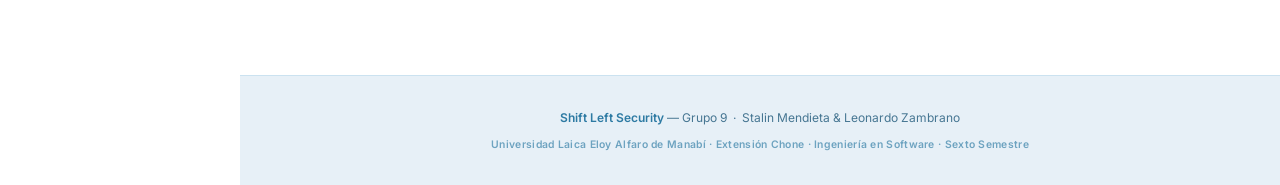
==== commit 3cac707d: "Update index.html" ====
--- a/index.html
+++ b/index.html
@@ -163,8 +163,7 @@
               <div class="author-role">Desarrollador</div>
             </div>
           </div>
-         
-          </div>
+          <p class="author-bio"></p>
         </div>
 
         <div class="author-card">
@@ -177,9 +176,7 @@
               <div class="author-role">Desarrollador</div>
             </div>
           </div>
-          
-            
-          </div>
+          <p class="author-bio"></p>
         </div>
       </div>
     </div>
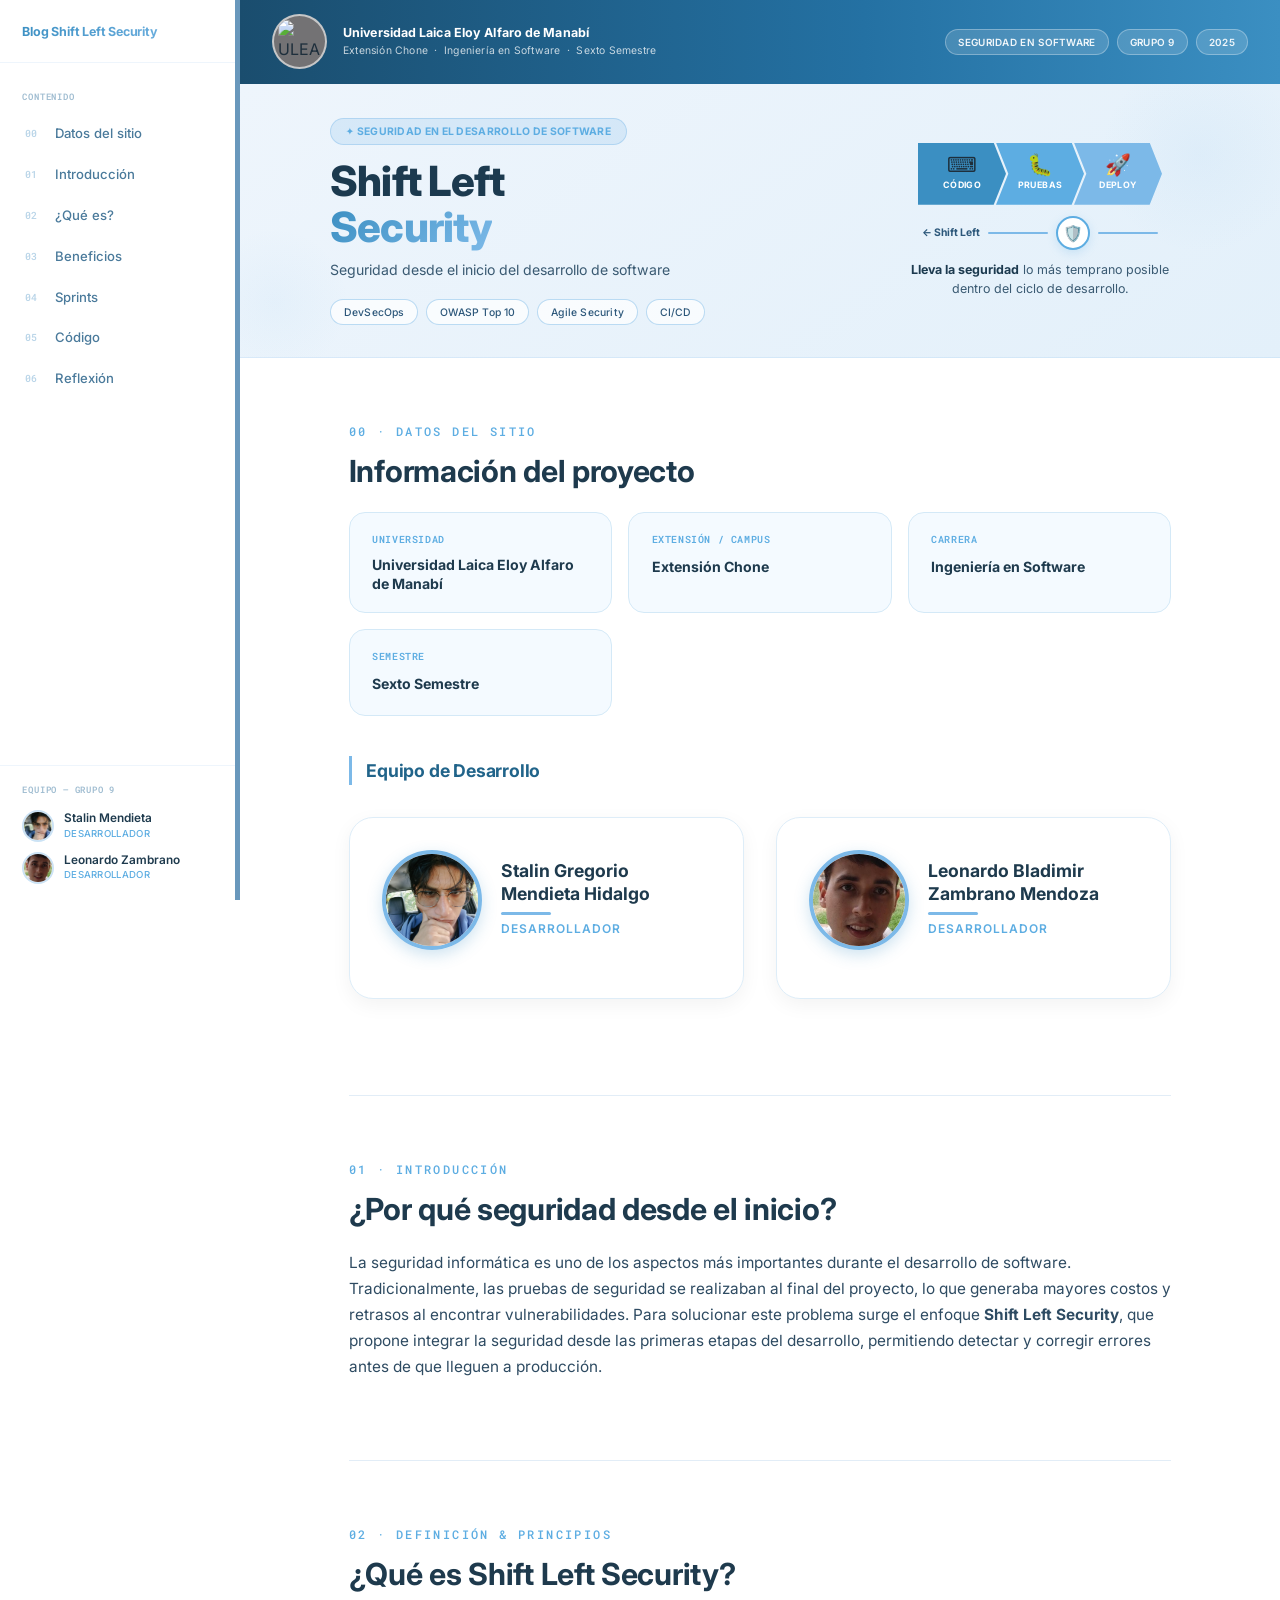
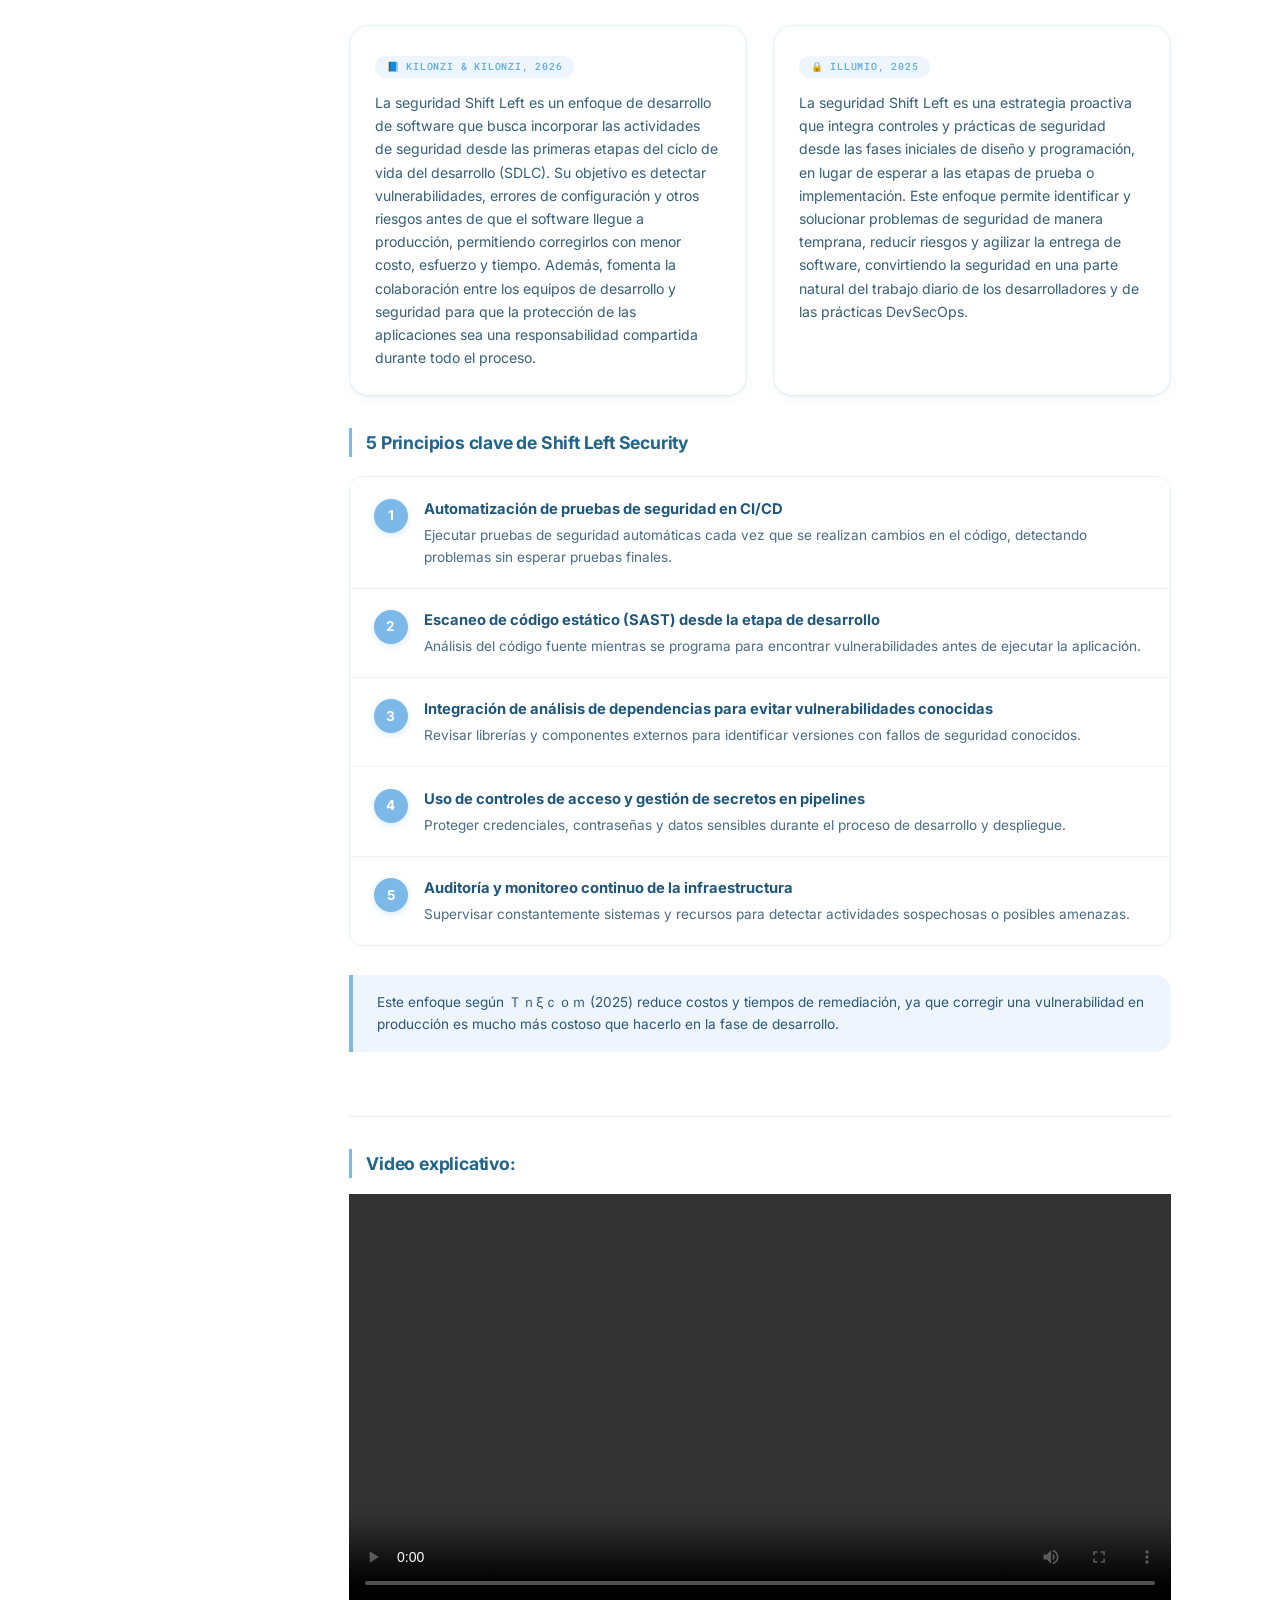
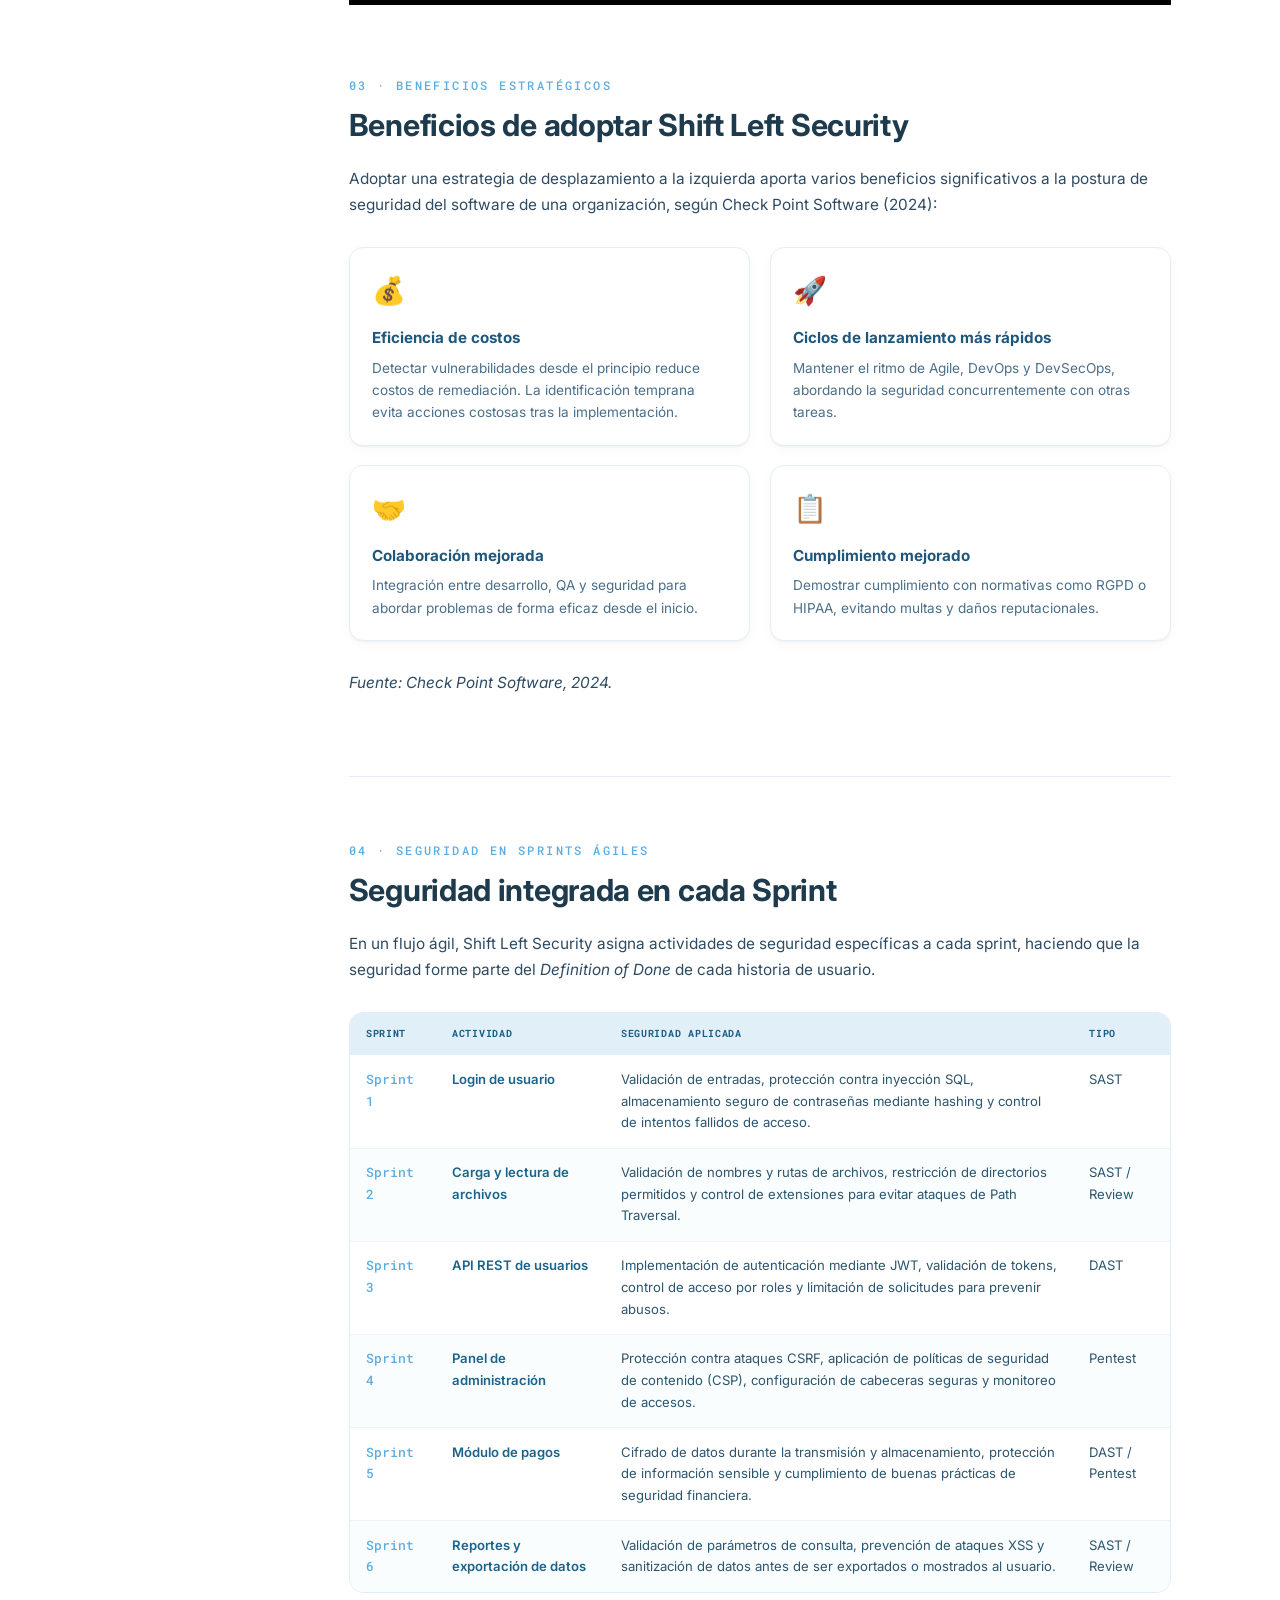
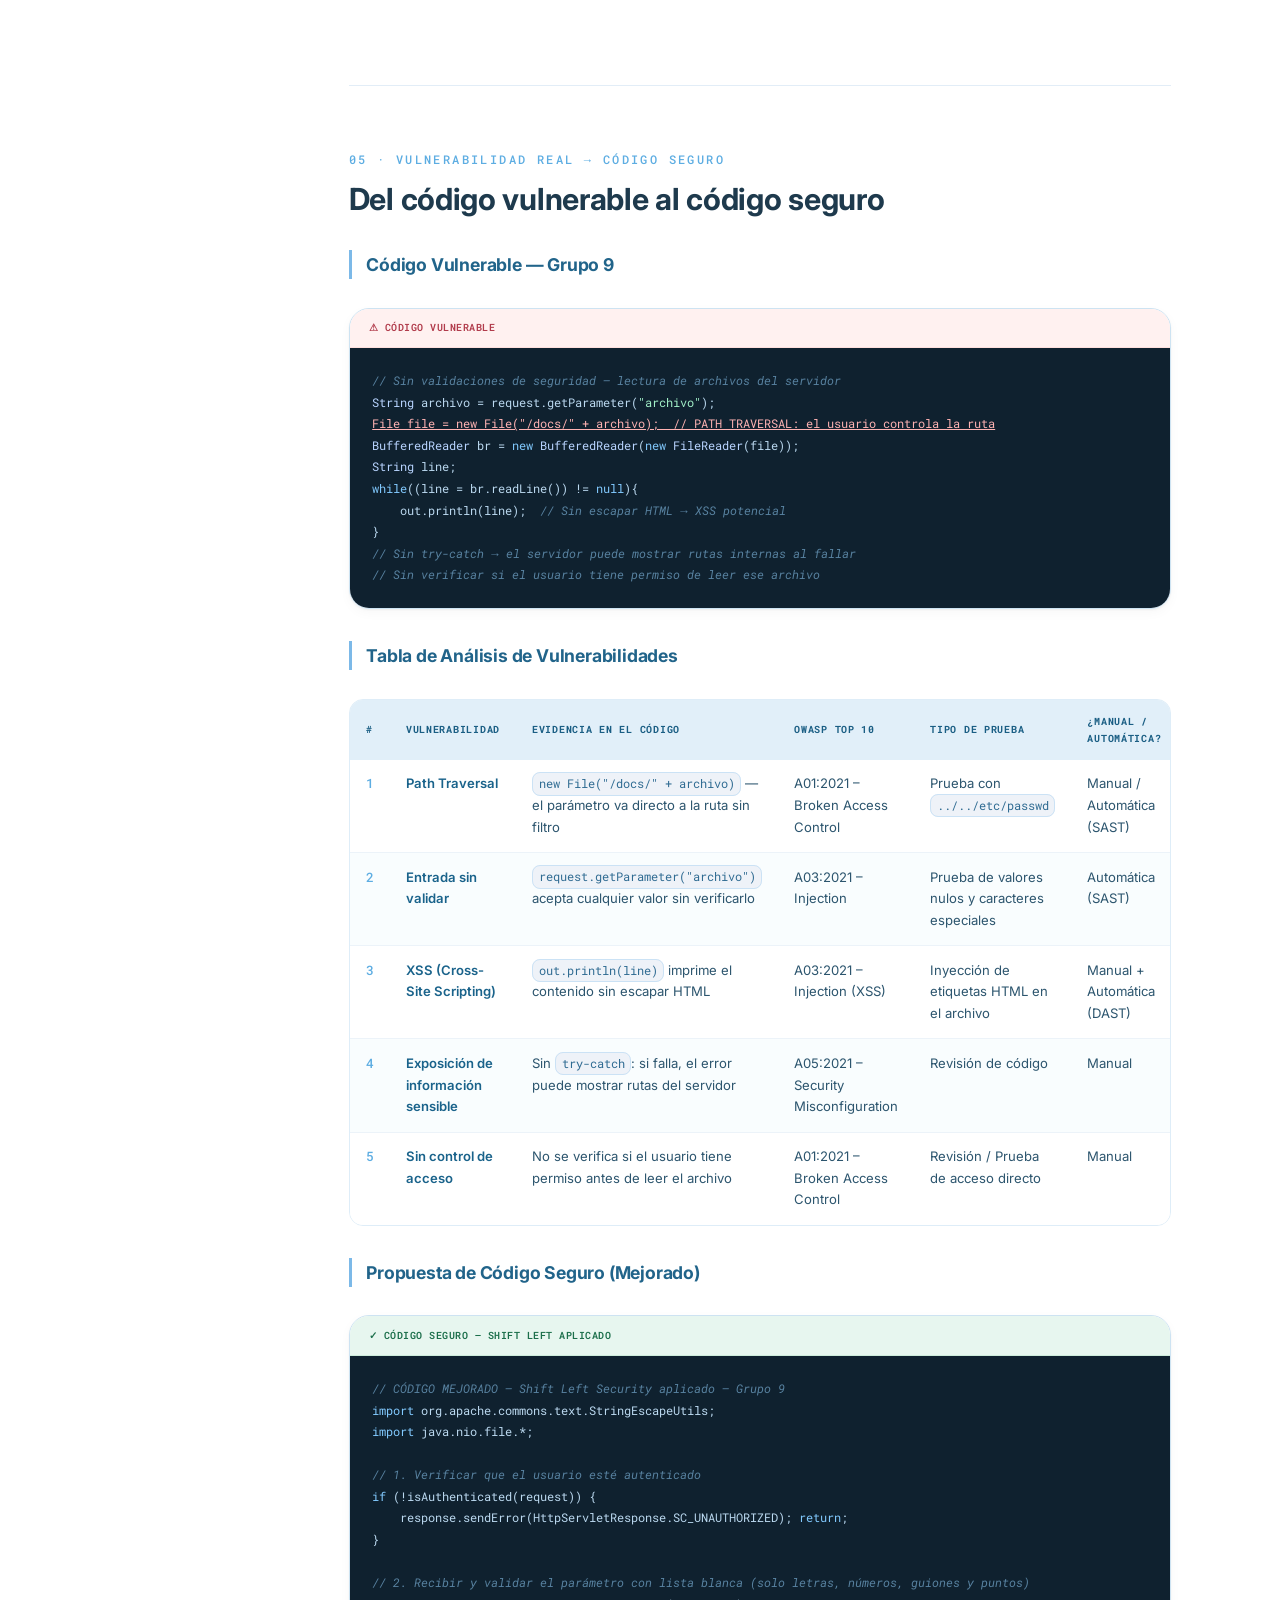
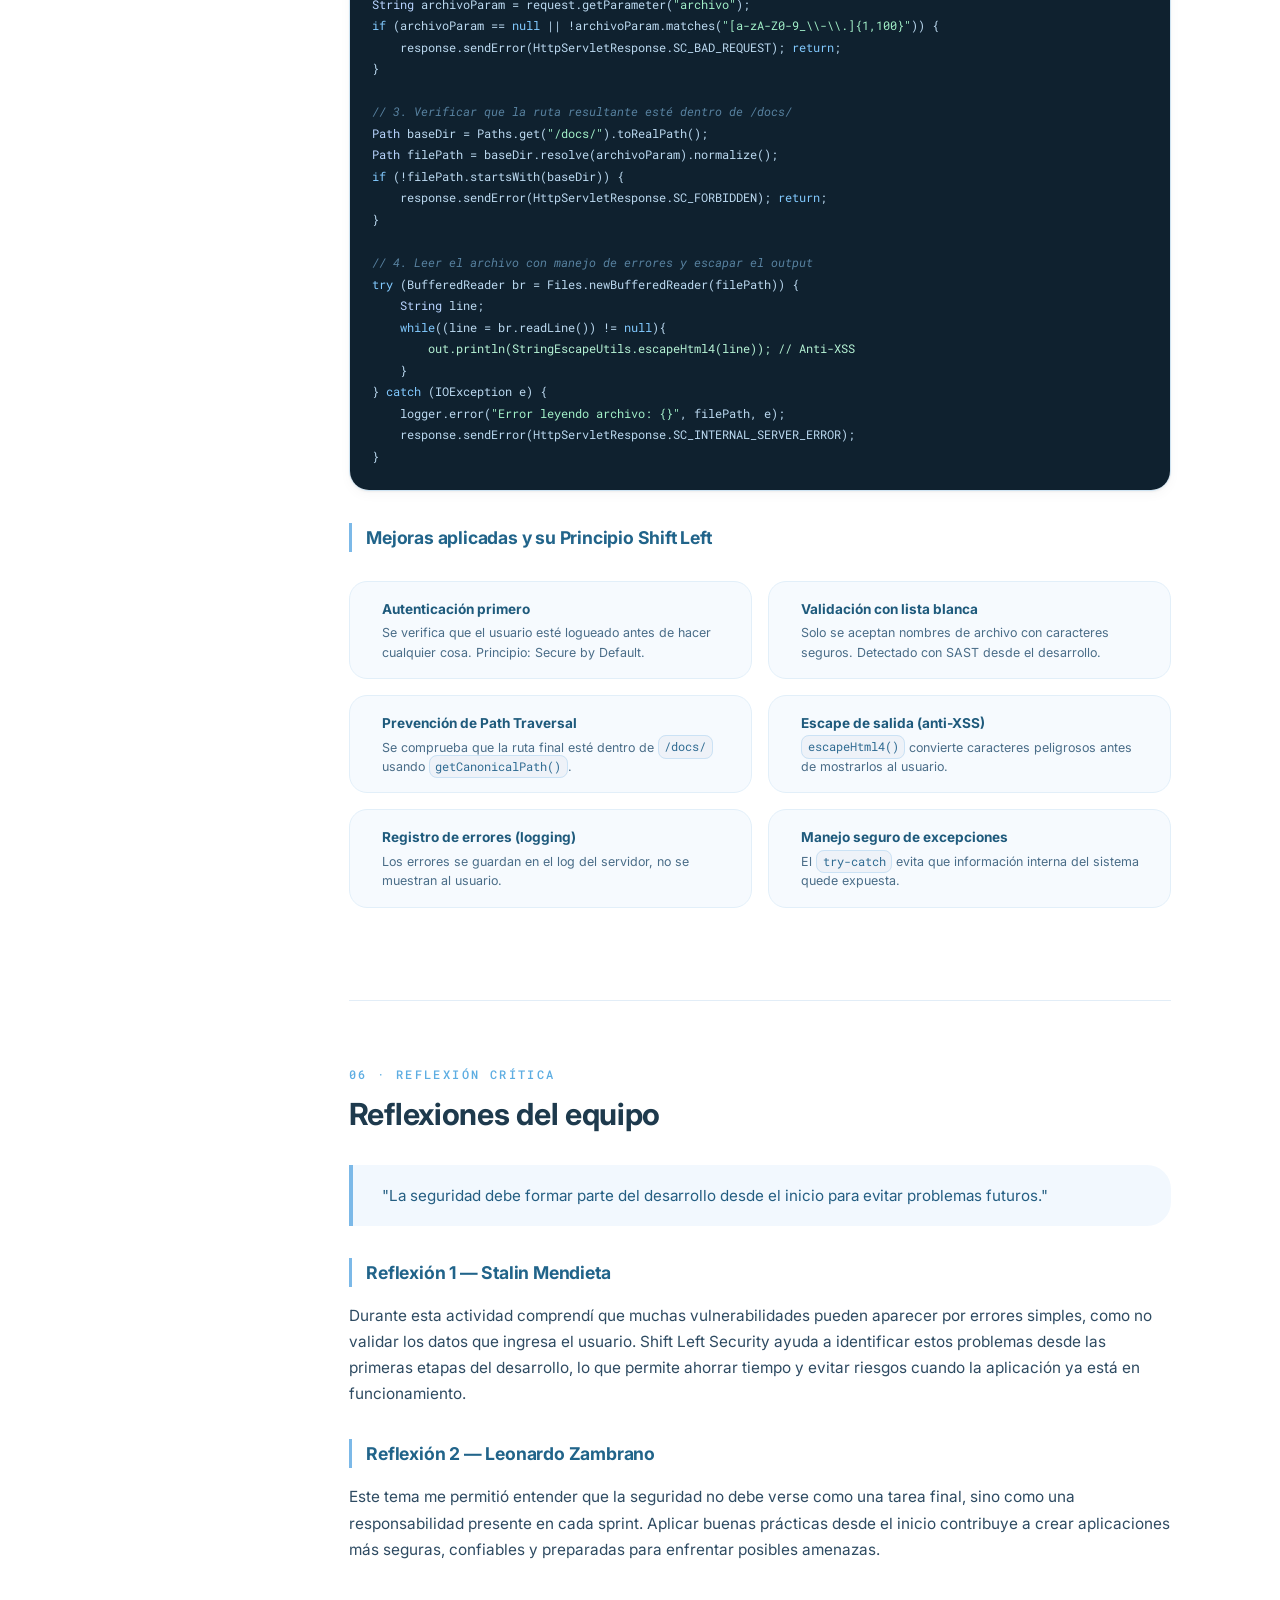
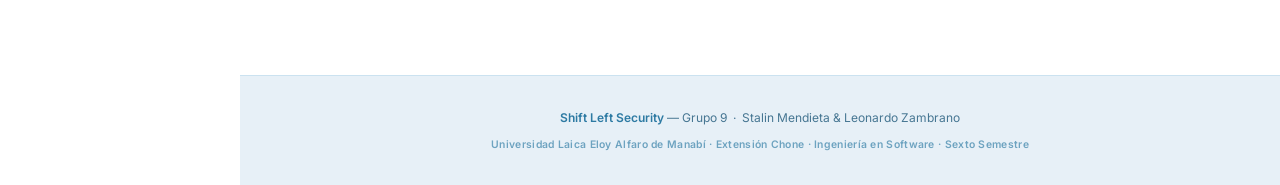
==== commit 1a802715: "Update index.html" ====
--- a/index.html
+++ b/index.html
@@ -274,7 +274,7 @@
 <span class="cmt">// Sin verificar si el usuario tiene permiso de leer ese archivo</span></pre>
   </div>
 
-  <span class="section-subhead">🧪 Tabla de Análisis de Vulnerabilidades</span>
+  <span class="section-subhead"> Tabla de Análisis de Vulnerabilidades</span>
   <div class="table-wrap">
     <table>
       <thead>
@@ -365,27 +365,27 @@
   <span class="section-subhead">Mejoras aplicadas y su Principio Shift Left</span>
   <div class="mejoras">
     <div class="mejora">
-      <span class="mejora-icon">🔐</span>
+      <span class="mejora-icon"></span>
       <div><strong>Autenticación primero</strong><p>Se verifica que el usuario esté logueado antes de hacer cualquier cosa. Principio: Secure by Default.</p></div>
     </div>
     <div class="mejora">
-      <span class="mejora-icon">✅</span>
+      <span class="mejora-icon"></span>
       <div><strong>Validación con lista blanca</strong><p>Solo se aceptan nombres de archivo con caracteres seguros. Detectado con SAST desde el desarrollo.</p></div>
     </div>
     <div class="mejora">
-      <span class="mejora-icon">🛡️</span>
+      <span class="mejora-icon"></span>
       <div><strong>Prevención de Path Traversal</strong><p>Se comprueba que la ruta final esté dentro de <code class="ic">/docs/</code> usando <code class="ic">getCanonicalPath()</code>.</p></div>
     </div>
     <div class="mejora">
-      <span class="mejora-icon">🔏</span>
+      <span class="mejora-icon"></span>
       <div><strong>Escape de salida (anti-XSS)</strong><p><code class="ic">escapeHtml4()</code> convierte caracteres peligrosos antes de mostrarlos al usuario.</p></div>
     </div>
     <div class="mejora">
-      <span class="mejora-icon">📝</span>
+      <span class="mejora-icon"></span>
       <div><strong>Registro de errores (logging)</strong><p>Los errores se guardan en el log del servidor, no se muestran al usuario.</p></div>
     </div>
     <div class="mejora">
-      <span class="mejora-icon">⚠️</span>
+      <span class="mejora-icon"></span>
       <div><strong>Manejo seguro de excepciones</strong><p>El <code class="ic">try-catch</code> evita que información interna del sistema quede expuesta.</p></div>
     </div>
   </div>
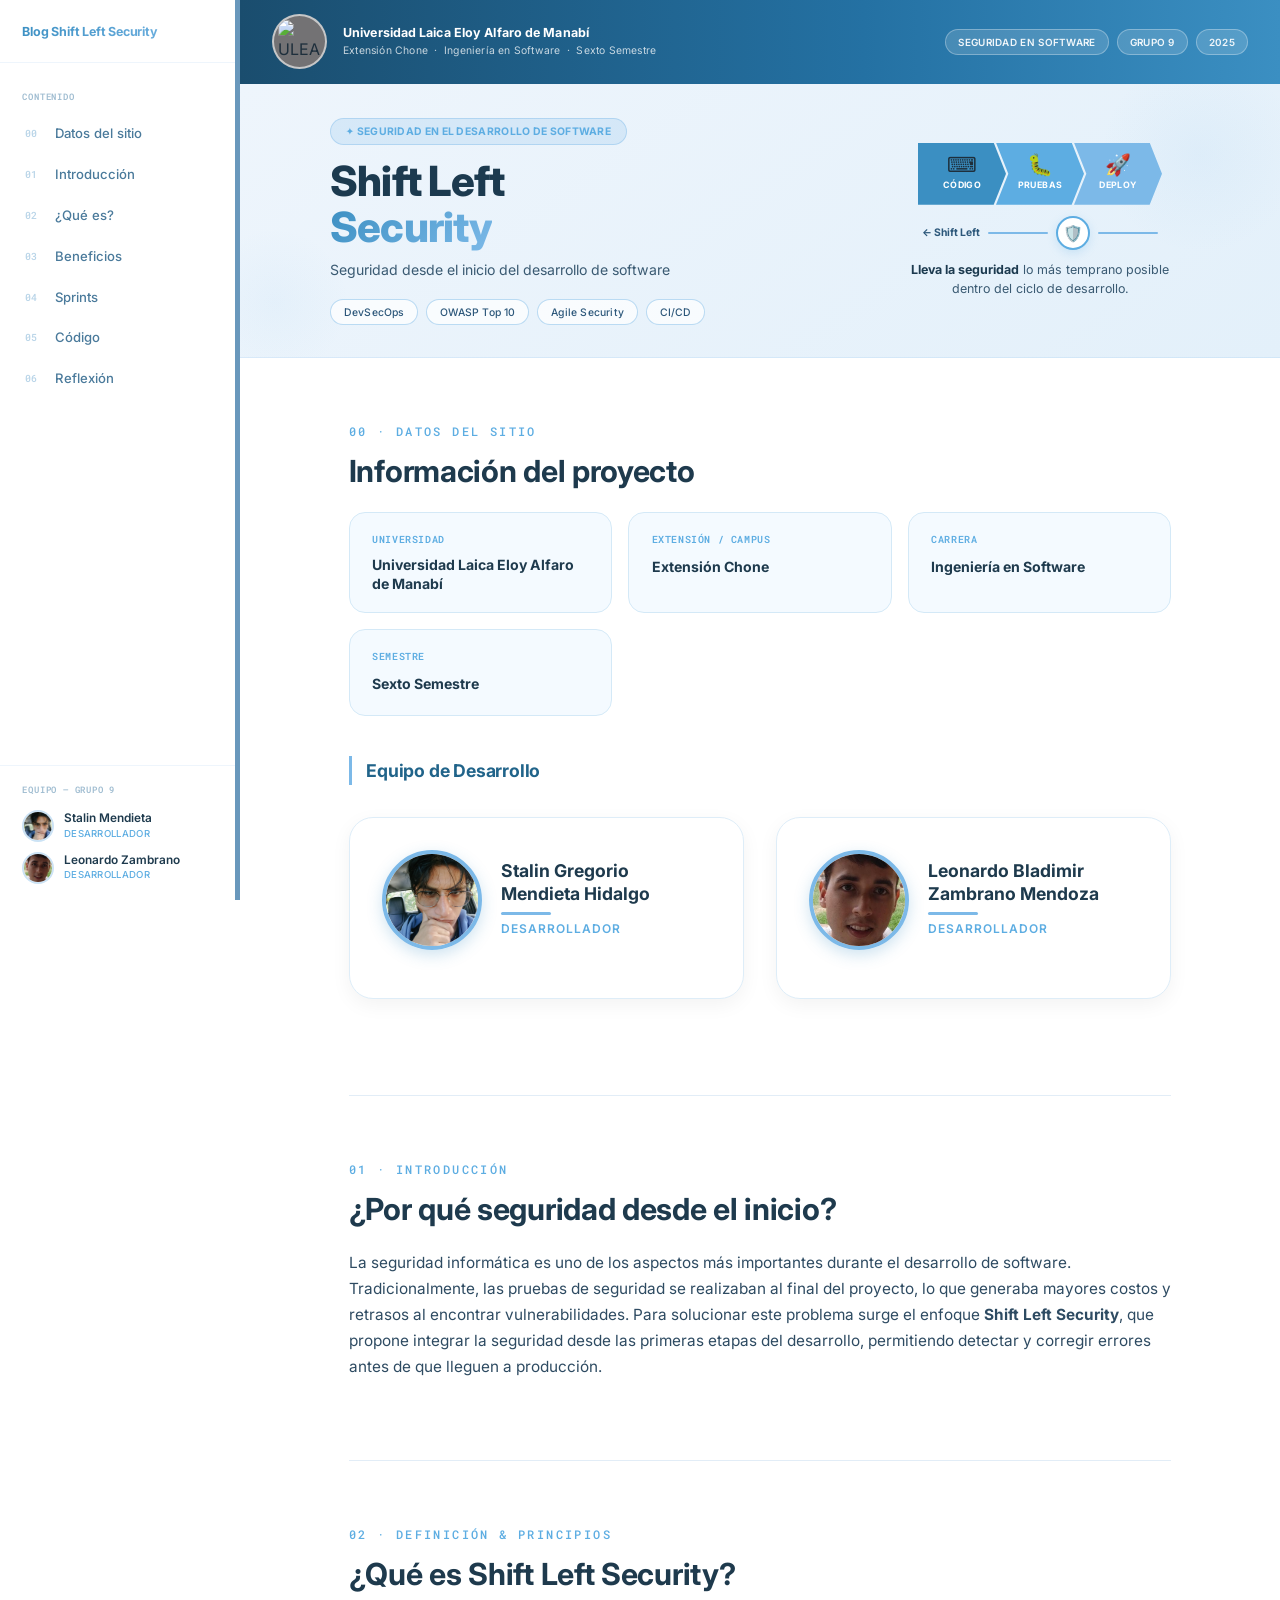
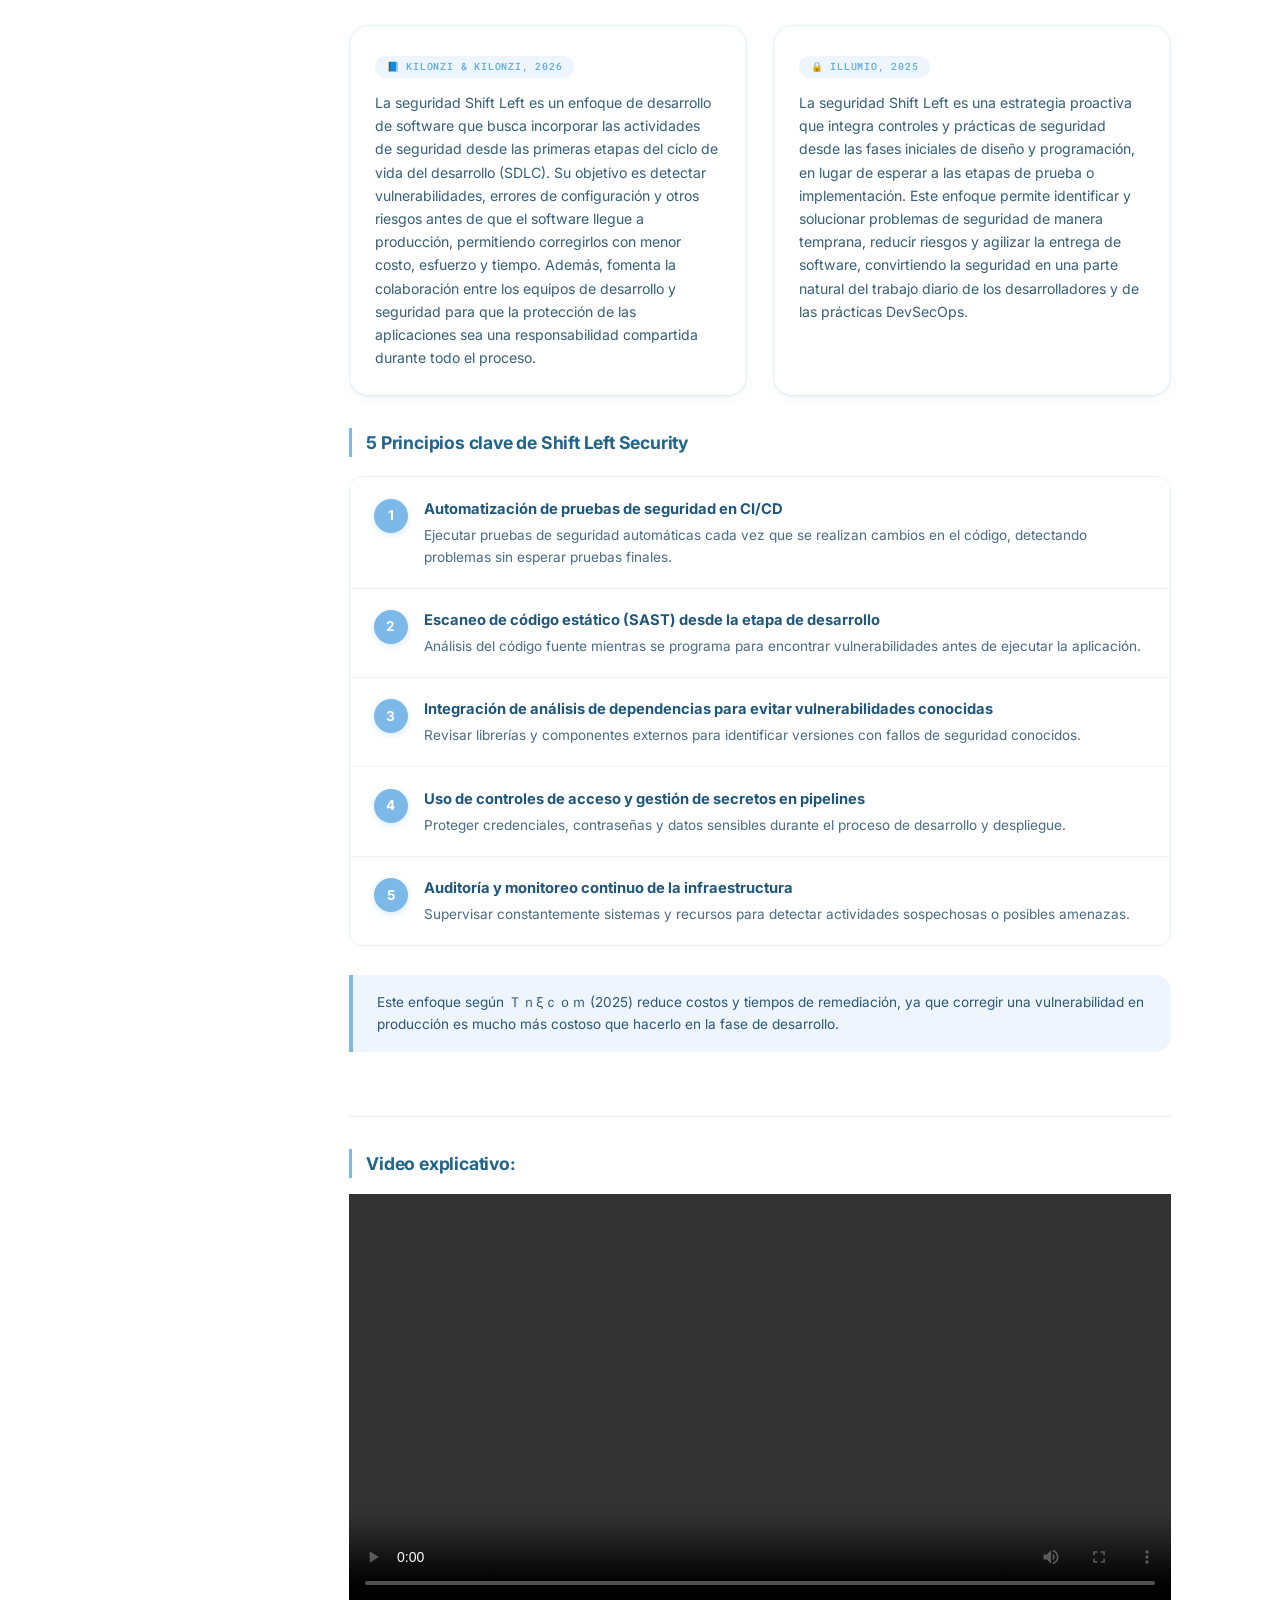
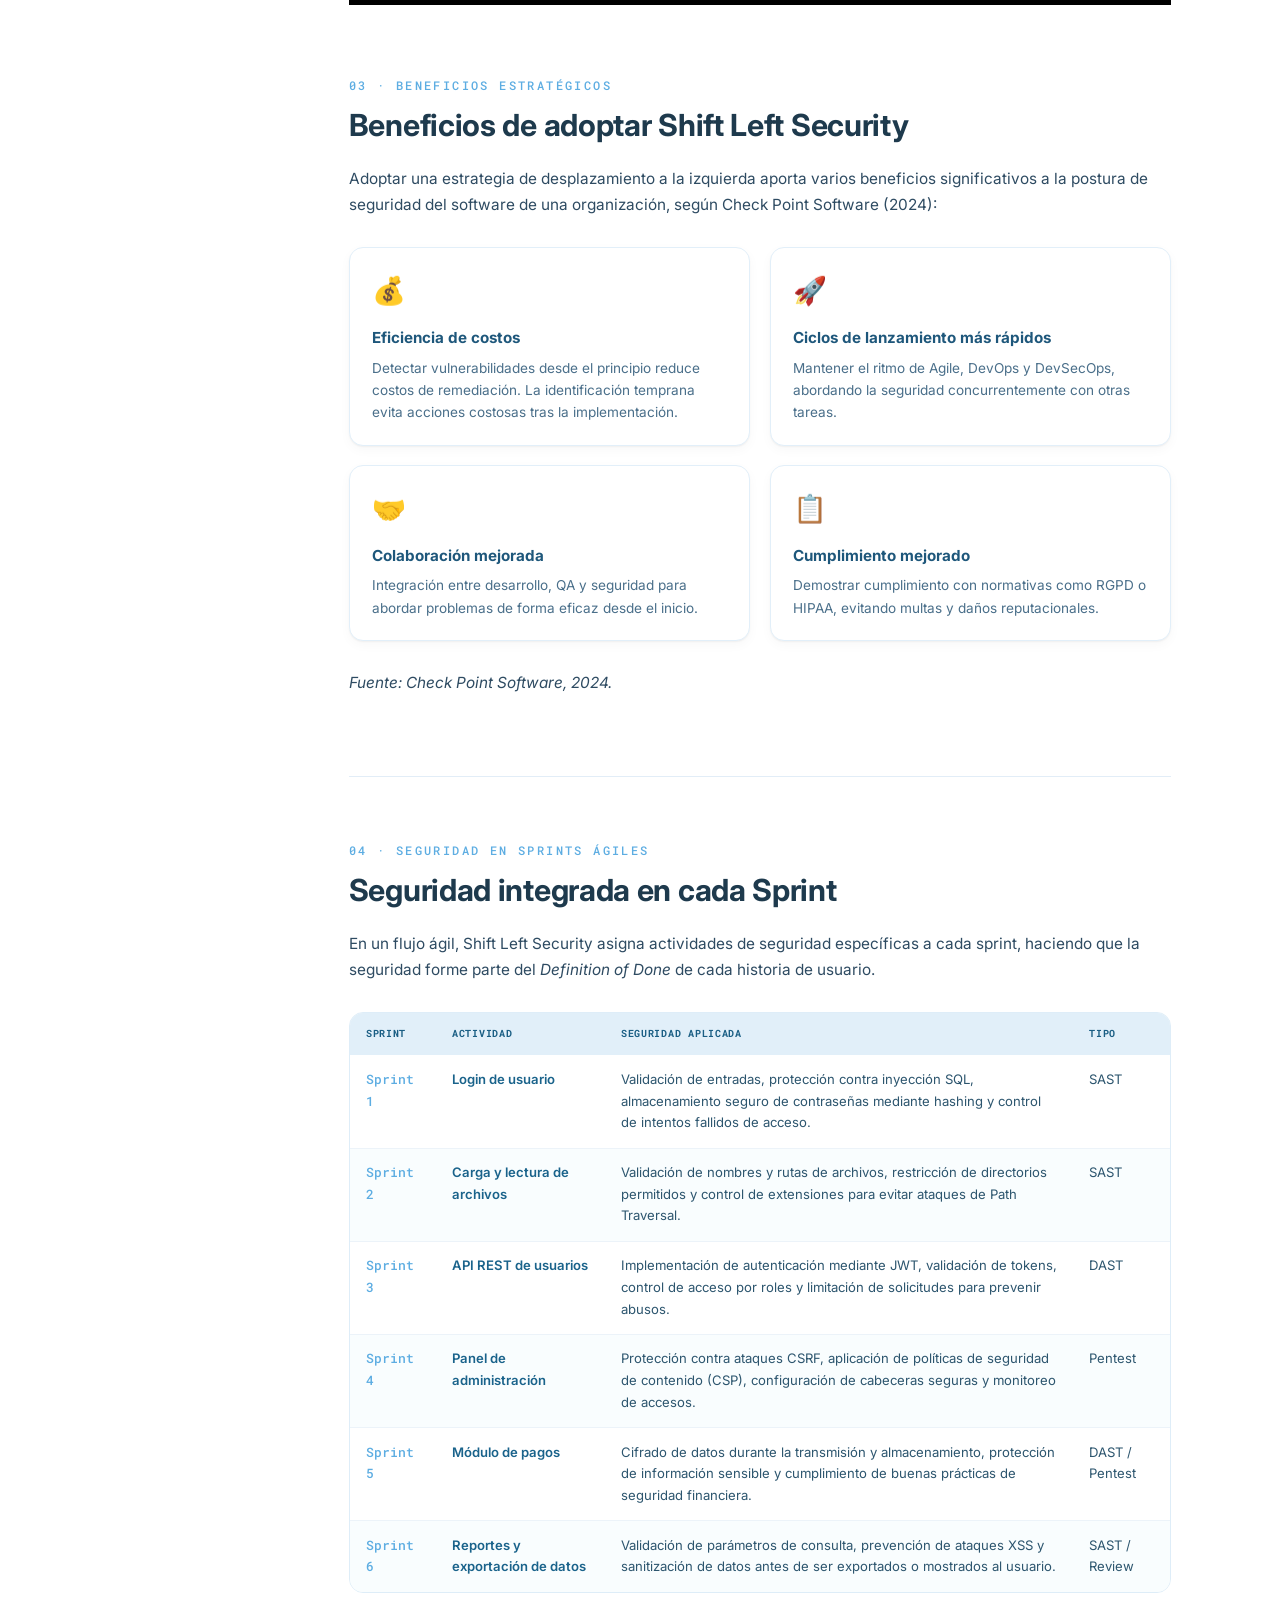
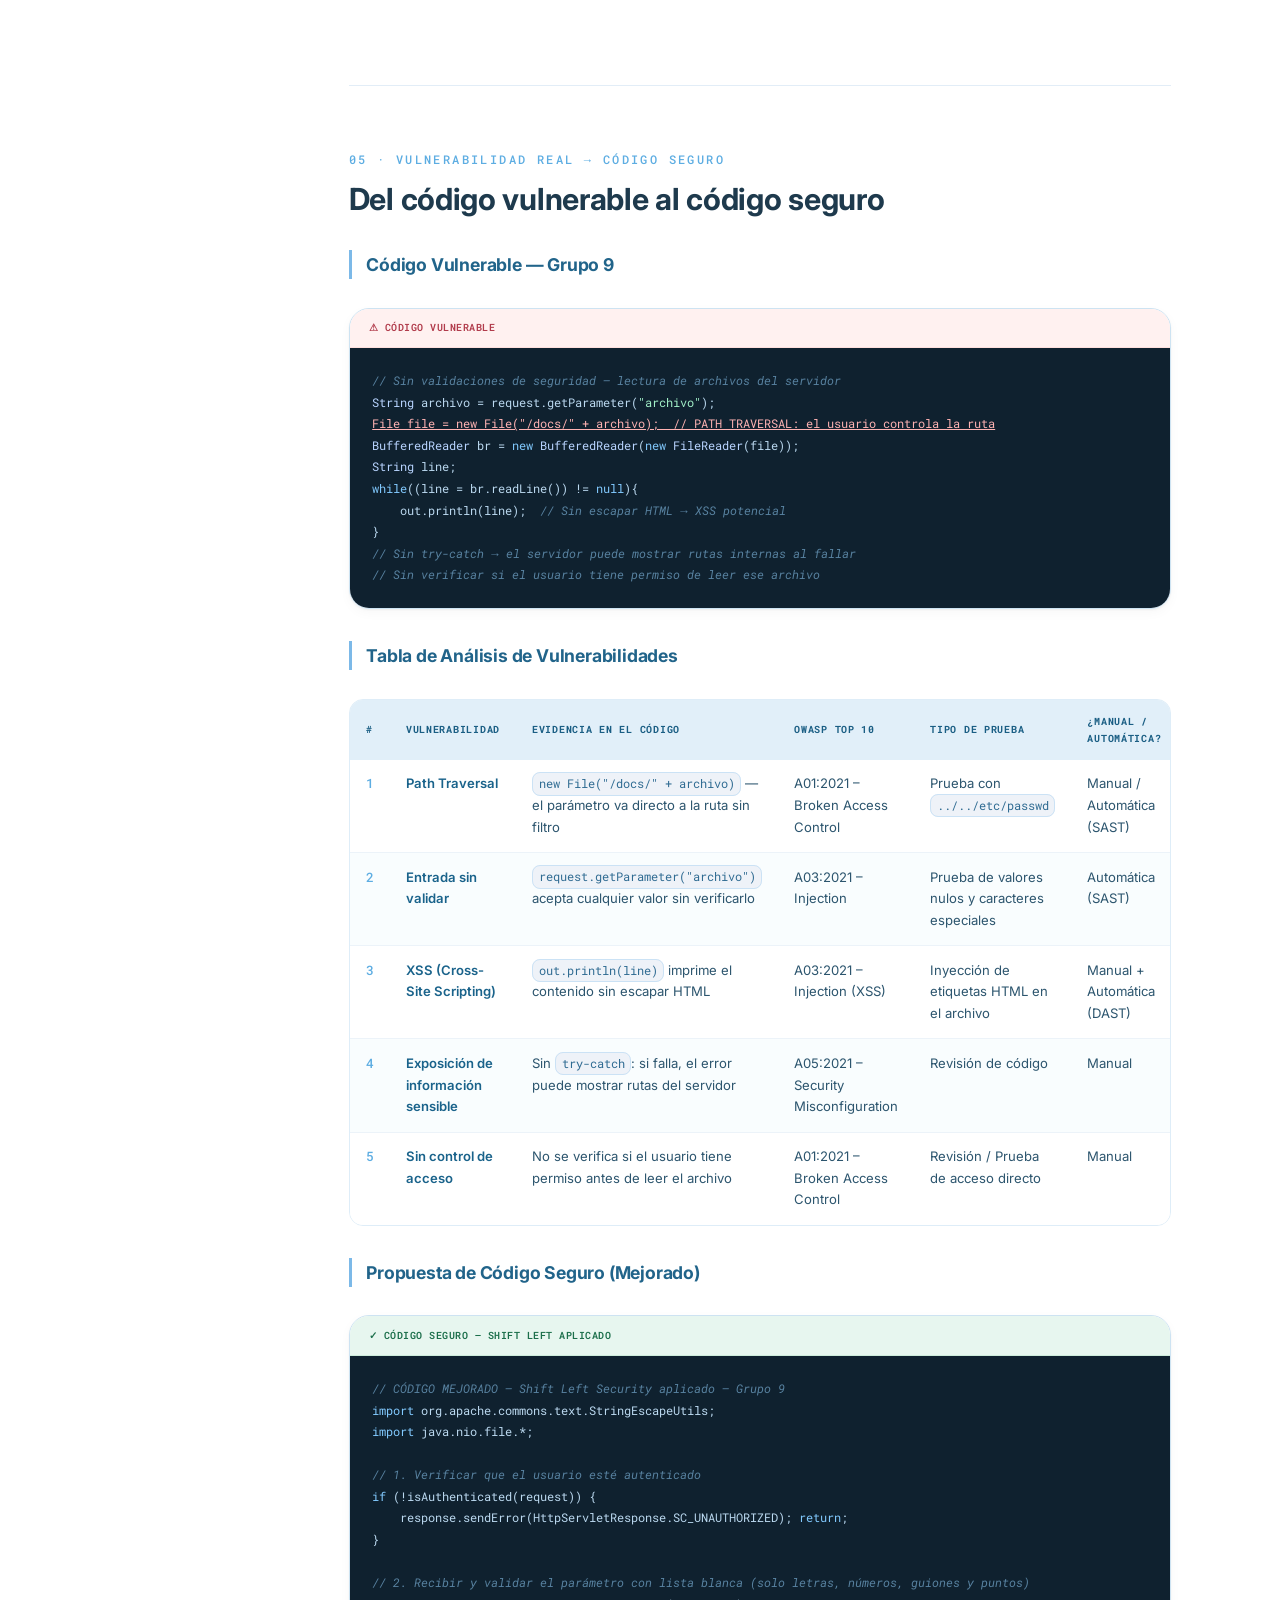
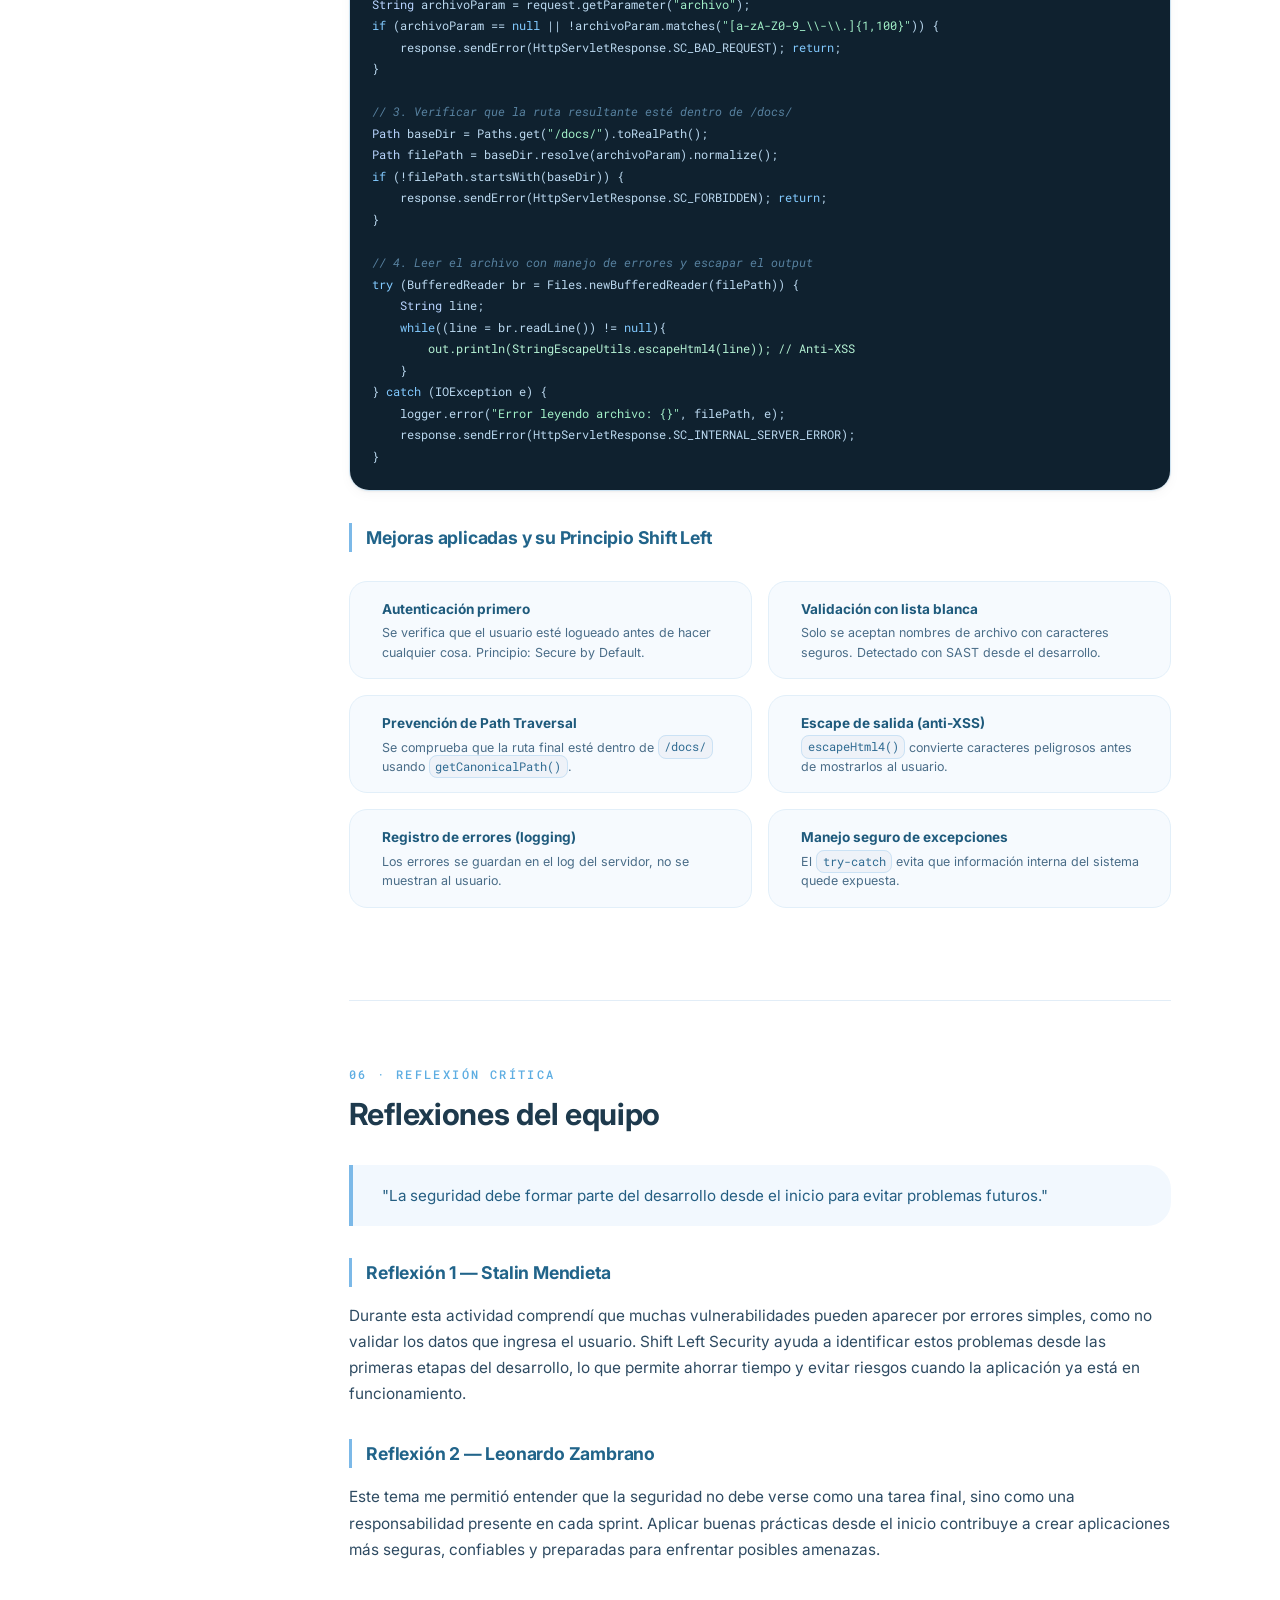
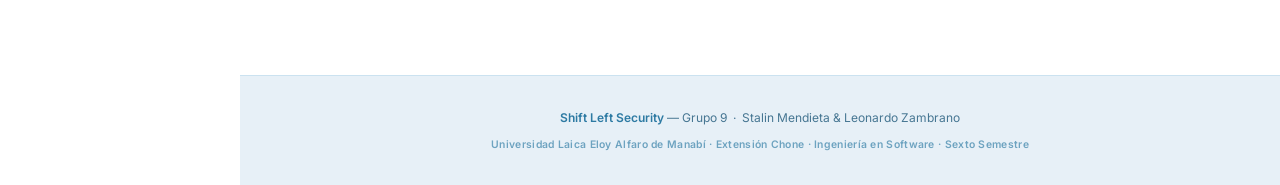
==== commit 86290db8: "Update index.html" ====
--- a/index.html
+++ b/index.html
@@ -244,7 +244,7 @@
           <thead><tr><th>Sprint</th><th>Actividad</th><th>Seguridad aplicada</th><th>Tipo</th></tr></thead>
           <tbody>
             <tr><td>Sprint 1</td><td>Login de usuario</td><td>Validación de entradas, protección contra inyección SQL, almacenamiento seguro de contraseñas mediante hashing y control de intentos fallidos de acceso.</td><td>SAST</td></tr>
-            <tr><td>Sprint 2</td><td>Carga y lectura de archivos</td><td>Validación de nombres y rutas de archivos, restricción de directorios permitidos y control de extensiones para evitar ataques de Path Traversal.</td><td>SAST / Review</td></tr>
+            <tr><td>Sprint 2</td><td>Carga y lectura de archivos</td><td>Validación de nombres y rutas de archivos, restricción de directorios permitidos y control de extensiones para evitar ataques de Path Traversal.</td><td>SAST </td></tr>
             <tr><td>Sprint 3</td><td>API REST de usuarios</td><td>Implementación de autenticación mediante JWT, validación de tokens, control de acceso por roles y limitación de solicitudes para prevenir abusos.</td><td>DAST</td></tr>
             <tr><td>Sprint 4</td><td>Panel de administración</td><td>Protección contra ataques CSRF, aplicación de políticas de seguridad de contenido (CSP), configuración de cabeceras seguras y monitoreo de accesos.</td><td>Pentest</td></tr>
             <tr><td>Sprint 5</td><td>Módulo de pagos</td><td>Cifrado de datos durante la transmisión y almacenamiento, protección de información sensible y cumplimiento de buenas prácticas de seguridad financiera.</td><td>DAST / Pentest</td></tr>
